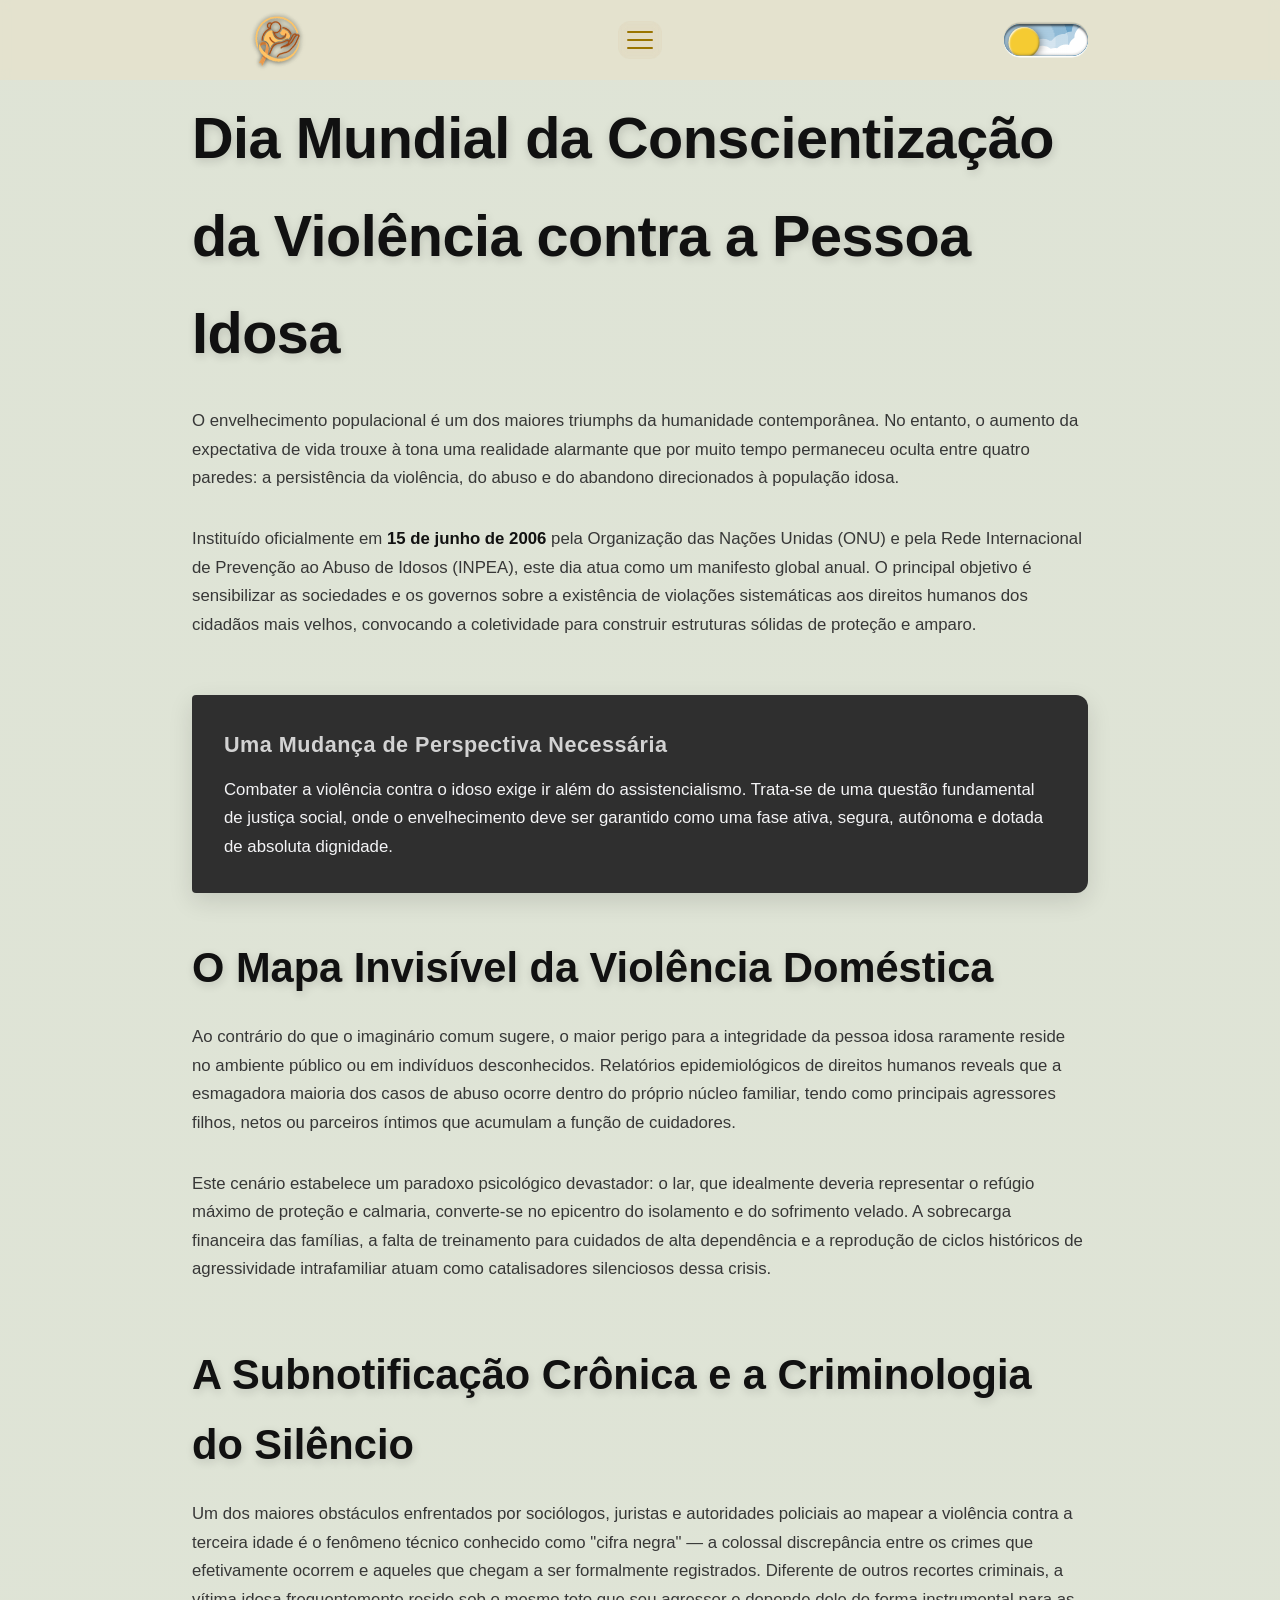
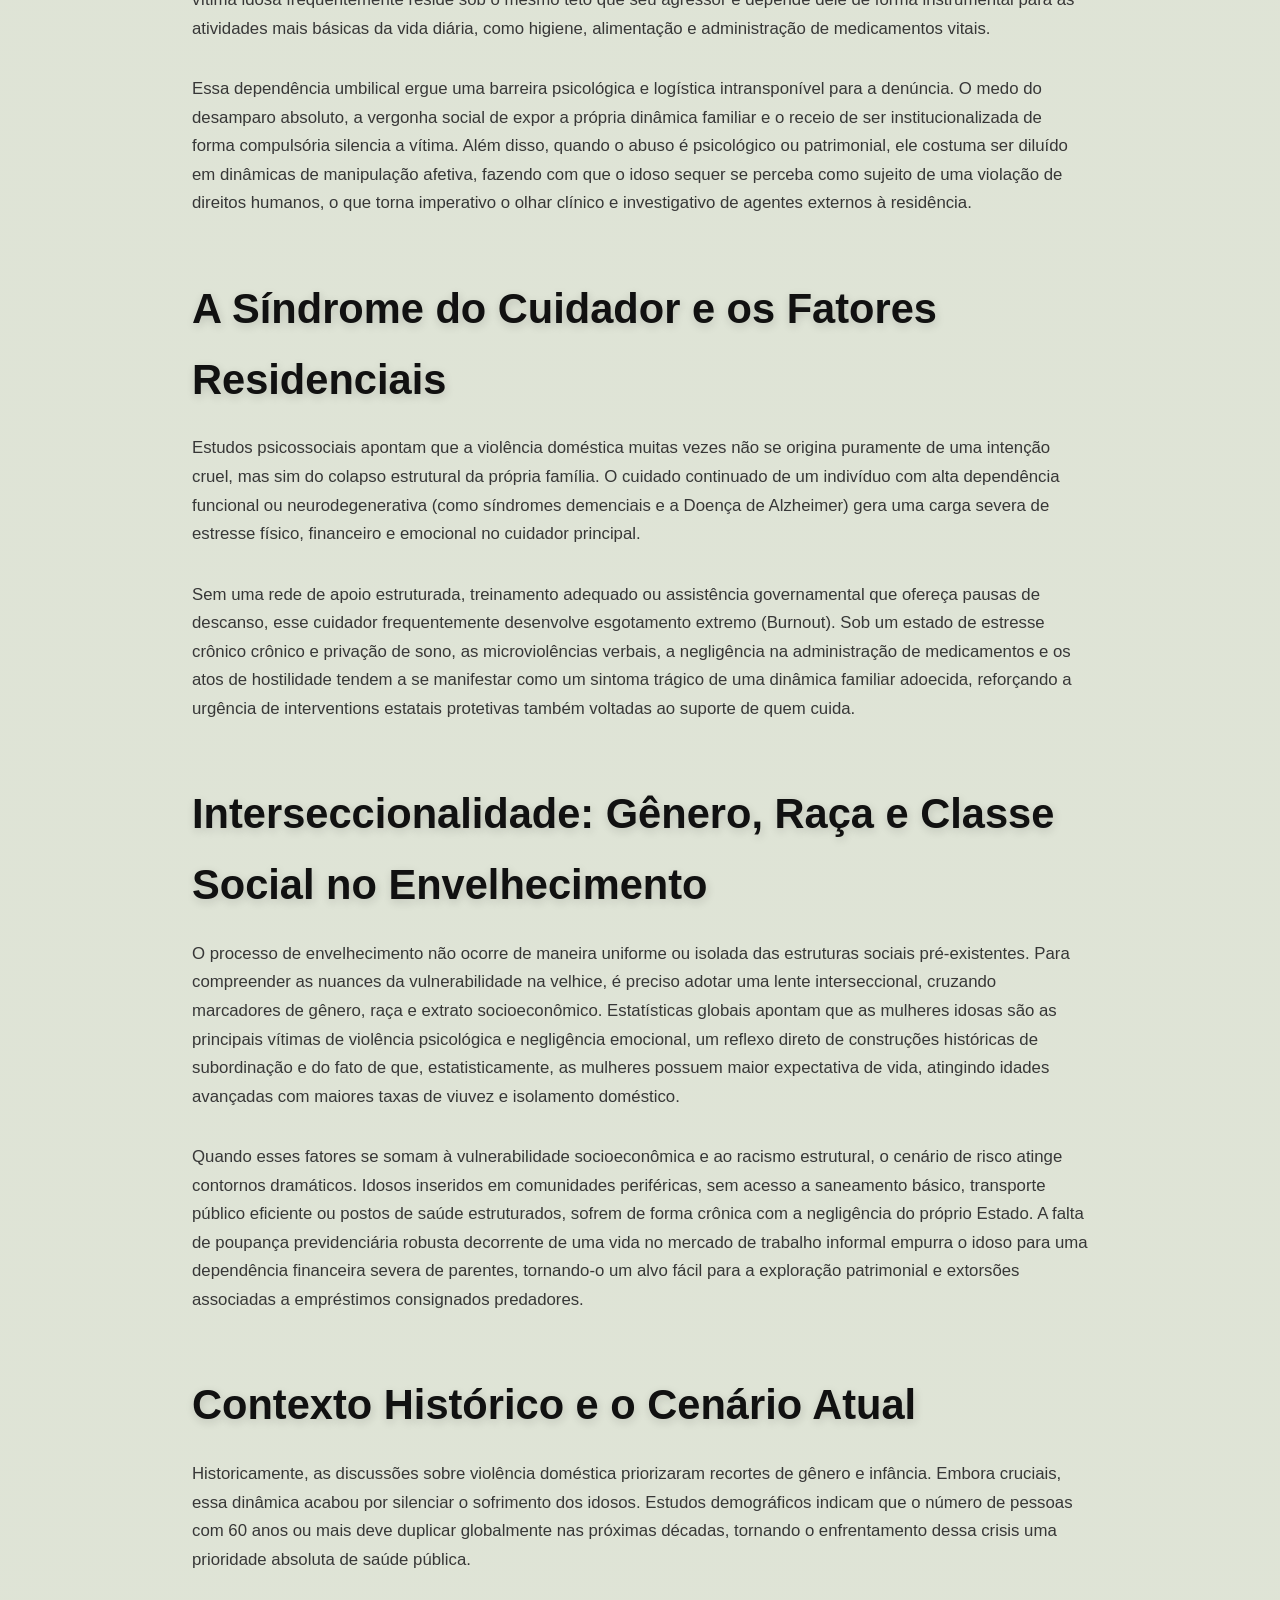
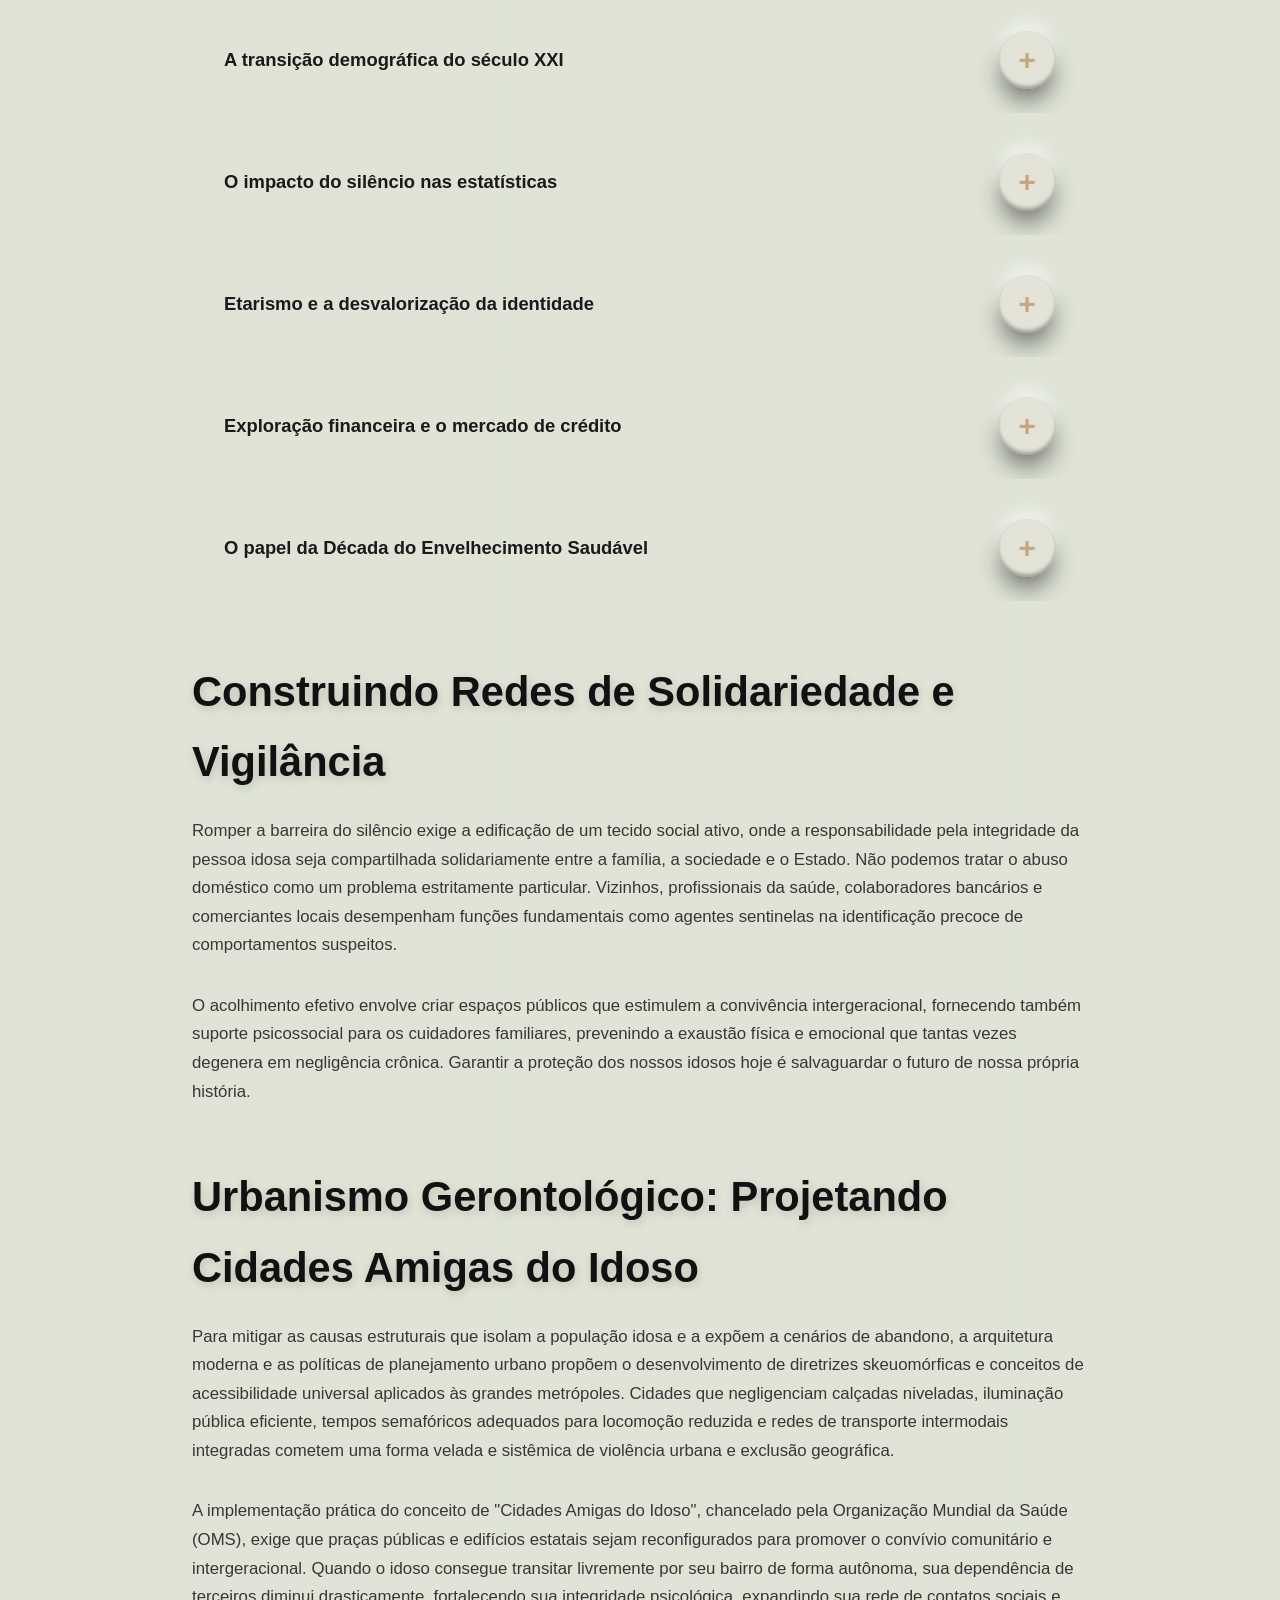
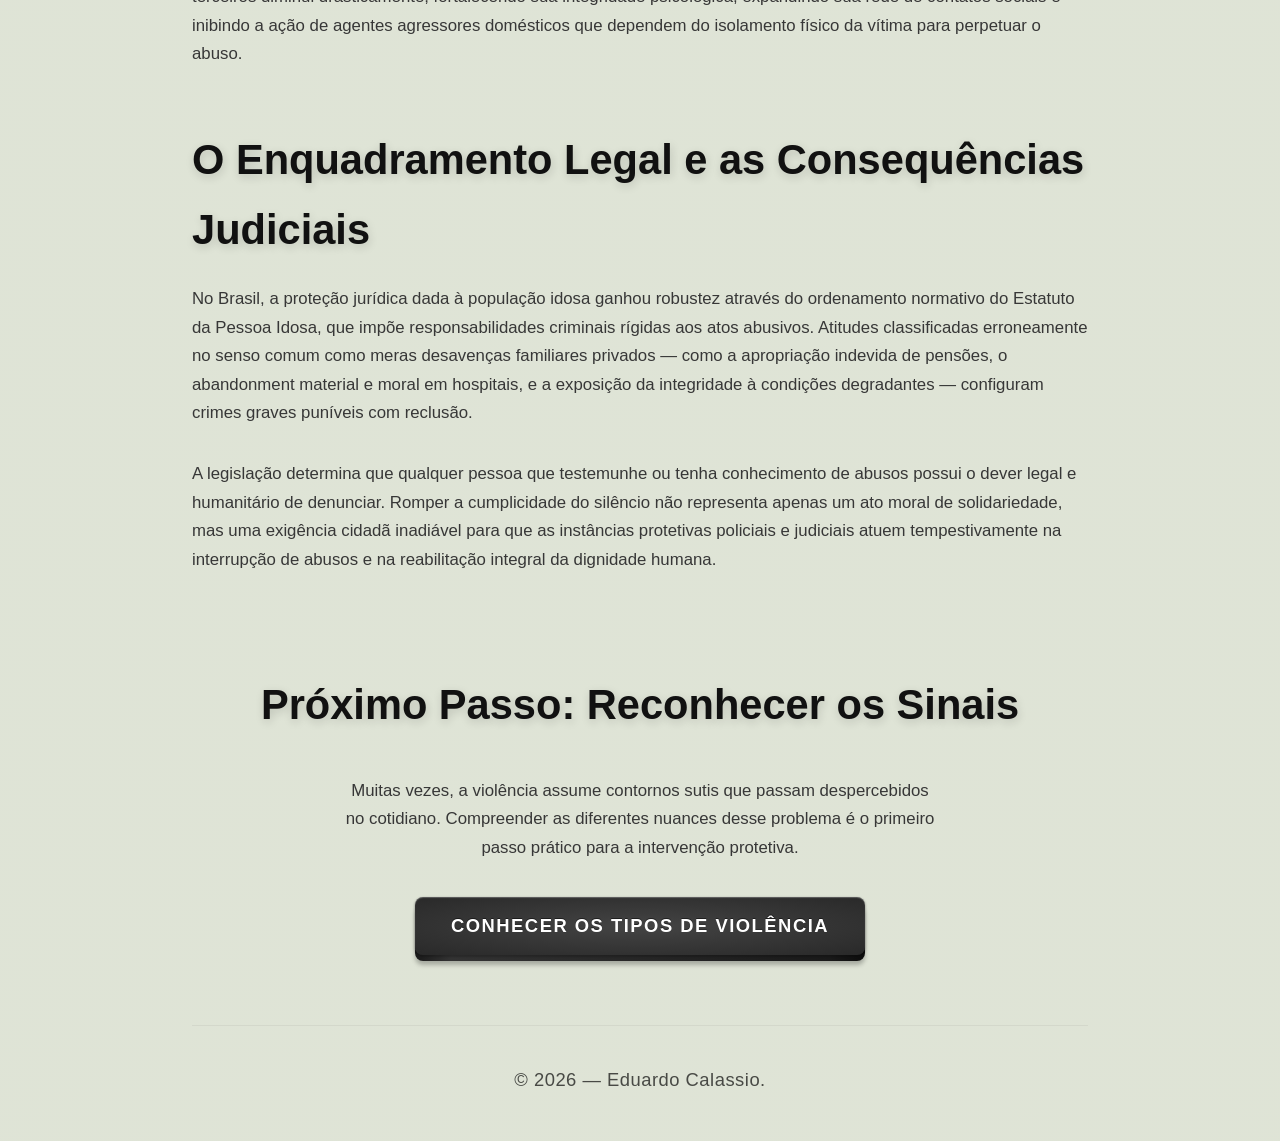
==== index.html @ 426f98dd "first commit" ====
<!DOCTYPE html>
<html lang="pt-BR">

<head>
    <meta charset="UTF-8">
    <meta name="viewport" content="width=device-width, initial-scale=1.0">
    <title>Conscientização do Abuso contra Idosos — Início</title>
    <link rel="stylesheet" href="style.css">
</head>

<body>

   <header id="mainHeader">
    <nav class="navbar-container">
        <div class="nav-column left">
            <a href="index.html" class="logo-nav">
                <img src="assets/logo (2).png" alt="Logotipo">
            </a>
        </div>

        <div class="nav-column center">
            <button class="menu-toggle" id="menuToggle" aria-label="Abrir menu de navegação">
                <span class="bar"></span>
                <span class="bar"></span>
                <span class="bar"></span>
            </button>
        </div>

        <div class="nav-column right">
            <button class="toggle theme-toggle-btn" id="theme-toggle" aria-pressed="false" title="Toggle Dark Mode">
                <span class="toggle__content">
                    <svg aria-hidden="true" class="toggle__backdrop" xmlns="http://www.w3.org/2000/svg" fill="none" viewBox="0 0 290 228">
                        <g class="clouds">
                            <path fill="#D9D9D9" d="M335 147.5c0 27.89-22.61 50.5-50.5 50.5a50.78 50.78 0 0 1-9.29-.853c-2.478 12.606-10.595 23.188-21.615 29.011C245.699 243.749 228.03 256 207.5 256a50.433 50.433 0 0 1-16.034-2.599A41.811 41.811 0 0 1 166 262a41.798 41.798 0 0 1-22.893-6.782A42.21 42.21 0 0 1 135 256a41.82 41.82 0 0 1-19.115-4.592A41.84 41.84 0 0 1 88 262c-1.827 0-3.626-.117-5.391-.343C74.911 270.448 63.604 276 51 276c-23.196 0-42-18.804-42-42s18.804-42 42-42c1.827 0 3.626.117 5.391.343C64.089 183.552 75.396 178 88 178a41.819 41.819 0 0 1 19.115 4.592C114.532 176.002 124.298 172 135 172a41.798 41.798 0 0 1 22.893 6.782 42.066 42.066 0 0 1 7.239-.773C174.137 164.159 189.749 155 207.5 155c.601 0 1.199.01 1.794.031A41.813 41.813 0 0 1 234 147h.002c.269-27.66 22.774-50 50.498-50 27.89 0 50.5 22.61 50.5 50.5Z" />
                        </g>
                    </svg>
                    <span aria-hidden="true" class="pilot__container">
                        <span class="pilot-bear">
                            <svg xmlns="http://www.w3.org/2000/svg" xmlns:xlink="http://www.w3.org/1999/xlink" fill="none" viewBox="0 0 1448 938">
                                <mask id="a" fill="#fff"><path fill-rule="evenodd" d="M869.02 210.61c16.067-3.967 27.98-18.476 27.98-35.768C897 154.495 880.505 138 860.158 138c-14.337 0-26.761 8.19-32.85 20.146C815.313 151.674 801.586 148 787 148h-20c-14.52 0-28.19 3.641-40.146 10.059C720.749 146.15 708.351 138 694.048 138c-20.347 0-36.842 16.495-36.842 36.842 0 17.222 11.818 31.685 27.787 35.72A85.104 85.104 0 0 0 682 233v225c0 12.15 9.85 22 22 22h44c12.15 0 22-9.85 22-22v-28.69a41.072 41.072 0 0 0 14 .174V458c0 12.15 9.85 22 22 22h44c12.15 0 22-9.85 22-22v-74.797a28.992 28.992 0 0 0 6.946-5.137l44.548-44.548c11.325-11.325 11.325-29.687 0-41.012s-29.687-11.325-41.012 0L872 302.988V233a85.094 85.094 0 0 0-2.98-22.39Z" clip-rule="evenodd"/></mask>
                                <path fill="#AF7128" fill-rule="evenodd" d="M869.02 210.61c16.067-3.967 27.98-18.476 27.98-35.768C897 154.495 880.505 138 860.158 138c-14.337 0-26.761 8.19-32.85 20.146C815.313 151.674 801.586 148 787 148h-20c-14.52 0-28.19 3.641-40.146 10.059C720.749 146.15 708.351 138 694.048 138c-20.347 0-36.842 16.495-36.842 36.842 0 17.222 11.818 31.685 27.787 35.72A85.104 85.104 0 0 0 682 233v225c0 12.15 9.85 22 22 22h44c12.15 0 22-9.85 22-22v-28.69a41.072 41.072 0 0 0 14 .174V458c0 12.15 9.85 22 22 22h44c12.15 0 22-9.85 22-22v-74.797a28.992 28.992 0 0 0 6.946-5.137l44.548-44.548c11.325-11.325 11.325-29.687 0-41.012s-29.687-11.325-41.012 0L872 302.988V233a85.094 85.094 0 0 0-2.98-22.39Z" clip-rule="evenodd"/>
                                <path fill="#000" d="m869.02 210.61-5.789 1.577-1.614-5.929 5.965-1.473 1.438 5.825Zm-41.712-52.464 5.347 2.723-2.789 5.476-5.407-2.918 2.849-5.281Zm-100.454-.087 2.838 5.287-5.388 2.892-2.789-5.442 5.339-2.737Zm-41.861 52.503 1.47-5.817 5.928 1.498-1.61 5.899-5.788-1.58ZM770 429.31h-6v-7.218l7.097 1.319L770 429.31Zm14 .174-.95-5.925 6.95-1.114v7.039h-6Zm88-46.281h-6v-3.613l3.194-1.69 2.806 5.303Zm6.946-5.137 4.243 4.243-4.243-4.243Zm44.548-44.548-4.243-4.242 4.243 4.242Zm0-41.012 4.243-4.242-4.243 4.242Zm-41.012 0 4.242 4.243-4.242-4.243ZM872 302.988l4.243 4.243L866 317.473v-14.485h6Zm31-128.146c0 20.116-13.859 36.98-32.541 41.593l-2.877-11.65c13.45-3.321 23.418-15.476 23.418-29.943h12ZM860.158 132C883.819 132 903 151.181 903 174.842h-12C891 157.808 877.192 144 860.158 144v-12Zm-38.197 23.424C829.034 141.535 843.478 132 860.158 132v12c-11.993 0-22.399 6.845-27.503 16.869l-10.694-5.445ZM787 142c15.605 0 30.309 3.933 43.157 10.866l-5.698 10.561C813.318 157.415 800.567 154 787 154v-12Zm-20 0h20v12h-20v-12Zm-42.984 10.773C736.823 145.897 751.465 142 767 142v12c-13.506 0-26.203 3.384-37.308 9.346l-5.676-10.573ZM694.048 132c16.64 0 31.054 9.488 38.145 23.322l-10.678 5.474C716.397 150.812 706.013 144 694.048 144v-12Zm-42.842 42.842c0-23.661 19.181-42.842 42.842-42.842v12c-17.033 0-30.842 13.808-30.842 30.842h-12Zm32.317 41.537c-18.569-4.692-32.317-21.502-32.317-41.537h12c0 14.409 9.888 26.524 23.257 29.903l-2.94 11.634ZM676 233c0-8.305 1.114-16.36 3.205-24.018l11.576 3.16A79.096 79.096 0 0 0 688 233h-12Zm0 133V233h12v133h-12Zm0 45v-45h12v45h-12Zm0 47v-47h12v47h-12Zm28 28c-15.464 0-28-12.536-28-28h12c0 8.837 7.163 16 16 16v12Zm44 0h-44v-12h44v12Zm28-28c0 15.464-12.536 28-28 28v-12c8.837 0 16-7.163 16-16h12Zm0-28.69V458h-12v-28.69h12Zm1.5 6.69c-2.925 0-5.798-.27-8.597-.791l2.194-11.798a34.98 34.98 0 0 0 6.403.589v12Zm7.45-.592a47.08 47.08 0 0 1-7.45.592v-12c1.887 0 3.74-.151 5.55-.441l1.9 11.849ZM778 458v-28.516h12V458h-12Zm28 28c-15.464 0-28-12.536-28-28h12c0 8.837 7.163 16 16 16v12Zm44 0h-44v-12h44v12Zm28-28c0 15.464-12.536 28-28 28v-12c8.837 0 16-7.163 16-16h12Zm0-47v47h-12v-47h12Zm0-27.797V411h-12v-27.797h12Zm-8.806-5.303a23.032 23.032 0 0 0 5.51-4.076l8.485 8.485a35.013 35.013 0 0 1-8.382 6.197l-5.613-10.606Zm5.51-4.076 44.547-44.548 8.486 8.485-44.548 44.548-8.485-8.485Zm44.547-44.548c8.982-8.982 8.982-23.545 0-32.527l8.486-8.485c13.668 13.668 13.668 35.829 0 49.497l-8.486-8.485Zm0-32.527c-8.982-8.982-23.545-8.982-32.527 0l-8.485-8.485c13.668-13.669 35.829-13.669 49.498 0l-8.486 8.485Zm-32.527 0-10.481 10.482-8.486-8.486 10.482-10.481 8.485 8.485ZM878 233v69.988h-12V233h12Zm-3.191-23.966A91.065 91.065 0 0 1 878 233h-12c0-7.212-.965-14.189-2.769-20.813l11.578-3.153Z" mask="url(#a)"/>
                                <path fill="#FF1E1E" d="M821.678 205.665h-88.371v13.25h88.371z"/>
                                <path fill="#000" fill-rule="evenodd" d="M709.7 164.481c-17.939 14.394-28.018 37.148-28.018 57.504h61.648c.087-13.669 11.194-24.723 24.883-24.723h18.56c13.689 0 24.796 11.054 24.883 24.723H873c0-20.356-10.078-43.11-28.018-57.504C827.043 150.086 802.711 142 777.341 142c-25.37 0-49.701 8.086-67.641 22.481Z" clip-rule="evenodd"/>
                                <path fill="url(#b)" fill-opacity=".4" fill-rule="evenodd" d="M709.7 164.481c-17.939 14.394-28.018 37.148-28.018 57.504h61.648c.087-13.669 11.194-24.723 24.883-24.723h18.56c13.689 0 24.796 11.054 24.883 24.723H873c0-20.356-10.078-43.11-28.018-57.504C827.043 150.086 802.711 142 777.341 142c-25.37 0-49.701 8.086-67.641 22.481Z" clip-rule="evenodd"/>
                                <circle cx="8.079" cy="8.079" r="8.079" fill="#000" transform="matrix(-1 0 0 1 730.414 240)"/>
                                <circle cx="8.079" cy="8.079" r="8.079" fill="#000" transform="matrix(-1 0 0 1 839 240)"/>
                                <path fill="#000" d="M755.835 262.683c0 8.21 9.868 17.451 20.845 17.451 10.977 0 20.845-9.241 20.845-17.451s-9.868-12.281-20.845-12.281c-10.977 0-20.845 4.071-20.845 12.281Z"/>
                                <path stroke="#000" stroke-linecap="round" stroke-width="6" d="M738 464v12m-24-12v12m127-12v12m-24-12v12"/>
                                <path fill="#707070" stroke="#000" stroke-width="6" d="M687 370v16h183v-16zm0-54v16h183v-16z"/>
                                <path fill="#D9D9D9" stroke="#000" stroke-width="6" d="M795 370h-28v16h28zm76-69h-16v95h16zm-172 0h-16v95h16z"/>
                                <rect width="74.266" height="52" x="-3" y="3" fill="#AF7128" stroke="#000" stroke-width="6" rx="26" transform="matrix(-1 0 0 1 732 316)"/>
                                <path fill="#000" d="M722 354a3 3 0 1 1 0-6v6Zm12 0h-12v-6h12v6Zm-12-12a3 3 0 1 1 0-6v6Zm12 0h-12v-6h12v6Z"/>
                                <path fill="#494949" d="m323.749 728.949 12.392-12.694 157.087 153.35-12.392 12.694z"/>
                                <path fill="#494949" d="m468.695 876.651-11.898-13.158 162.83-147.237 11.899 13.158z"/>
                                <path fill="#6FB7D6" fill-opacity=".53" d="M415 372.657 643.398 213v159.657H415Z"/>
                                <path fill="url(#c)" fill-opacity=".4" d="M415 372.657 643.398 213v159.657H415Z"/>
                                <path fill="#000" d="M59.871 212.892H95.35v656.367H59.871z"/>
                                <path fill="#000" d="M106.438 523.336v35.479H59.871v-35.479z"/>
                                <path fill="#FE1616" d="M59.871 212.892H95.35v35.479H59.871zm0 620.888H95.35v35.479H59.871z"/>
                                <ellipse cx="59.871" cy="539.966" fill="url(#d)" rx="59.871" ry="38.806"/>
                                <path fill="#5B5B5B" d="M106.438 441.29h53.219v199.571h-53.219z"/>
                                <path fill="#D9D9D9" fill-rule="evenodd" d="M1359.3 372.549H159.657v337.053H949.06l410.24-236.853v-100.2Z" clip-rule="evenodd"/>
                                <path fill="url(#e)" fill-opacity=".4" fill-rule="evenodd" d="M1359.3 372.549H159.657v337.053H949.06l410.24-236.853v-100.2Z" clip-rule="evenodd"/>
                                <path fill="url(#f)" d="M281.617 408.028h263.877v263.877H281.617z"/>
                                <path fill="#FF0B0B" d="M192.919 709.602h443.492V798.3H192.919z"/>
                                <path fill="url(#g)" fill-opacity=".3" d="M192.919 709.602h443.492V798.3H192.919z"/>
                                <path fill="#FF0B0B" d="M192.919.016h443.492v88.698H192.919z"/>
                                <path fill="url(#h)" fill-opacity=".28" d="M192.919.016h443.492v88.698H192.919z"/>
                                <path fill="#FF0B0B" d="M1175.25 396.941h221.746v44.349H1175.25z"/>
                                <path fill="url(#i)" fill-opacity=".2" d="M1175.25 396.941h221.746v44.349H1175.25z"/>
                                <path fill="#F20000" d="M1301.65 212.892H1448l-90.92 159.657h-148.57l93.14-159.657Z"/>
                                <path fill="url(#j)" fill-opacity=".2" d="M1301.65 212.892H1448l-90.92 159.657h-148.57l93.14-159.657Z"/>
                                <circle cx="476.754" cy="869.259" r="68.741" fill="url(#k)"/>
                                <path fill="#494949" d="M223.963 88.714h33.262v620.888h-33.262zm345.923 0h33.262v620.888h-33.262z"/>
                                <defs>
                                    <linearGradient id="b" x1="682" x2="860" y1="205" y2="182" gradientUnits="userSpaceOnUse"><stop stop-color="#fff"/><stop offset=".375" stop-color="#fff" stop-opacity="0"/></linearGradient>
                                    <linearGradient id="c" x1="444" x2="643" y1="325" y2="321" gradientUnits="userSpaceOnUse"><stop stop-color="#fff"/><stop offset=".443" stop-color="#fff" stop-opacity="0"/></linearGradient>
                                    <linearGradient id="d" x1="0" x2="119.743" y1="541.075" y2="541.075" gradientUnits="userSpaceOnUse"><stop offset=".25" stop-color="#FF2626"/><stop offset=".25"/></linearGradient>
                                    <linearGradient id="e" x1="1232" x2="160" y1="521" y2="521" gradientUnits="userSpaceOnUse"><stop/><stop offset="1" stop-opacity="0"/></linearGradient>
                                    <linearGradient id="g" x1="626" x2="208" y1="754" y2="754" gradientUnits="userSpaceOnUse"><stop/><stop offset="1" stop-opacity="0"/></linearGradient>
                                    <linearGradient id="h" x1="636" x2="193" y1="44" y2="44" gradientUnits="userSpaceOnUse"><stop/><stop offset="1" stop-opacity="0"/></linearGradient>
                                    <linearGradient id="i" x1="1380" x2="1028" y1="419" y2="419" gradientUnits="userSpaceOnUse"><stop/><stop offset="1" stop-opacity="0"/></linearGradient>
                                    <linearGradient id="j" x1="1362" x2="1156" y1="273" y2="279" gradientUnits="userSpaceOnUse"><stop/><stop offset="1" stop-opacity="0"/></linearGradient>
                                    <radialGradient id="k" cx="0" cy="0" r="1" gradientTransform="rotate(90 -196.253 673.007) scale(68.7412)" gradientUnits="userSpaceOnUse"><stop offset=".51" stop-color="#fff"/><stop offset=".51"/></radialGradient>
                                    <pattern id="f" width="1" height="1" patternContentUnits="objectBoundingBox"><use xlink:href="#l" transform="scale(.0033)"/></pattern>
                                    <image xlink:href="[data-uri]" id="l" width="300" height="300"/></defs>
                            </svg>
                        </span>
                    </span>
                    <svg aria-hidden="true" class="toggle__backdrop" xmlns="http://www.w3.org/2000/svg" fill="none" viewBox="0 0 290 228">
                        <g class="clouds">
                            <path fill="#fff" d="M328 167.5c0 15.214-7.994 28.56-20.01 36.068.007.31.01.621.01.932 0 23.472-19.028 42.5-42.5 42.5-3.789 0-7.461-.496-10.957-1.426C249.671 263.676 233.141 277 213.5 277a42.77 42.77 0 0 1-7.702-.696C198.089 284.141 187.362 289 175.5 289a42.338 42.338 0 0 1-27.864-10.408A42.411 42.411 0 0 1 133.5 281c-4.36 0-8.566-.656-12.526-1.876C113.252 287.066 102.452 292 90.5 292a42.388 42.388 0 0 1-15.8-3.034A42.316 42.316 0 0 1 48.5 298C25.028 298 6 278.972 6 255.5S25.028 213 48.5 213a42.388 42.388 0 0 1 15.8 3.034A42.316 42.316 0 0 1 90.5 207c4.36 0 8.566.656 12.526 1.876C110.748 200.934 121.548 196 133.5 196a42.338 42.338 0 0 1 27.864 10.408A42.411 42.411 0 0 1 175.5 204c2.63 0 5.204.239 7.702.696C190.911 196.859 201.638 192 213.5 192c3.789 0 7.461.496 10.957 1.426 2.824-10.491 9.562-19.377 18.553-24.994-.007-.31-.01-.621-.01-.932 0-23.472 19.028-42.5 42.5-42.5s42.5 19.028 42.5 42.5Z" />
                        </g>
                    </svg>
                    <span class="toggle__indicator-wrapper">
                        <span class="toggle__indicator">
                            <span class="toggle__star">
                                <span class="sun">
                                    <span class="moon">
                                        <span class="moon__crater"></span>
                                        <span class="moon__crater"></span>
                                        <span class="moon__crater"></span>
                                    </span>
                                </span>
                            </span>
                        </span>
                    </span>
                    <svg aria-hidden="true" class="toggle__backdrop" xmlns="http://www.w3.org/2000/svg" fill="none" viewBox="0 0 290 228">
                        <g><g class="stars"><g><path fill="#fff" fill-rule="evenodd" d="M61 11.5a.75.75 0 0 1 .721.544l.813 2.846a3.75 3.75 0 0 0 2.576 2.576l2.846.813a.75.75 0 0 1 0 1.442l-2.846.813a3.749 3.749 0 0 0-2.576 2.576l-.813 2.846a.75.75 0 0 1-1.442 0l-.813-2.846a3.749 3.749 0 0 0-2.576-2.576l-2.846-.813a.75.75 0 0 1 0-1.442l2.846-.813a3.749 3.749 0 0 0 2.576-2.576l.813-2.846A.75.75 0 0 1 61 11.5Z" clip-rule="evenodd" /></g><g><path fill="#fff" fill-rule="evenodd" d="M62.5 45.219a.329.329 0 0 1 .315.238l.356 1.245a1.641 1.641 0 0 0 1.127 1.127l1.245.356a.328.328 0 0 1 0 .63l-1.245.356a1.641 1.641 0 0 0-1.127 1.127l-.356 1.245a.328.328 0 0 1-.63 0l-.356-1.245a1.641 1.641 0 0 0-1.127-1.127l-1.245-.356a.328.328 0 0 1 0-.63l1.245-.356a1.641 1.641 0 0 0 1.127-1.127l.356-1.245a.328.328 0 0 1 .315-.238Z" clip-rule="evenodd" /></g><g><path fill="#fff" fill-rule="evenodd" d="M32 31.188a.28.28 0 0 1 .27.204l.305 1.067a1.405 1.405 0 0 0 .966.966l1.068.305a.28.28 0 0 1 0 .54l-1.068.305a1.405 1.405 0 0 0-.966.966l-.305 1.068a.28.28 0 0 1-.54 0l-.305-1.068a1.406 1.406 0 0 0-.966-.966l-1.067-.305a.28.28 0 0 1 0-.54l1.067-.305a1.406 1.406 0 0 0 .966-.966l.305-1.068a.281.281 0 0 1 .27-.203Z" clip-rule="evenodd" /></g><g><path fill="#fff" fill-rule="evenodd" d="M41.5 74.219a.329.329 0 0 1 .315.238l.356 1.245a1.641 1.641 0 0 0 1.127 1.127l1.245.356a.328.328 0 0 1 0 .63l-1.245.356a1.641 1.641 0 0 0-1.127 1.127l-.356 1.245a.328.328 0 0 1-.63 0l-.356-1.245a1.641 1.641 0 0 0-1.127-1.127l-1.245-.356a.328.328 0 0 1 0-.63l1.245-.356a1.641 1.641 0 0 0 1.127-1.127l.356-1.245a.328.328 0 0 1 .315-.238Z" clip-rule="evenodd" /></g><g><path fill="#fff" fill-rule="evenodd" d="M34 83.188a.28.28 0 0 1 .27.203l.305 1.068a1.405 1.405 0 0 0 .966.966l1.068.305a.28.28 0 0 1 0 .54l-1.068.305a1.405 1.405 0 0 0-.966.966l-.305 1.068a.28.28 0 0 1-.54 0l-.305-1.068a1.406 1.406 0 0 0-.966-.966l-1.068-.305a.28.28 0 0 1 0-.54l1.068-.305a1.406 1.406 0 0 0 .966-.966l.305-1.068a.281.281 0 0 1 .27-.204Z" clip-rule="evenodd" /></g><g><path fill="#fff" fill-rule="evenodd" d="M63 89.25a.375.375 0 0 1 .36.272l.407 1.423a1.874 1.874 0 0 0 1.288 1.288l1.423.406a.374.374 0 0 1 0 .722l-1.423.406a1.874 1.874 0 0 0-1.288 1.288l-.407 1.423a.374.374 0 0 1-.72 0l-.407-1.423a1.874 1.874 0 0 0-1.288-1.288l-1.423-.406a.374.374 0 0 1 0-.722l1.423-.406a1.874 1.874 0 0 0 1.288-1.288l.407-1.423a.376.376 0 0 1 .36-.272Z" clip-rule="evenodd" /></g><g><path fill="#fff" fill-rule="evenodd" d="M110.5 53.156a.236.236 0 0 1 .225.17l.254.89a1.174 1.174 0 0 0 .805.805l.89.254a.23.23 0 0 1 .122.084.233.233 0 0 1-.122.366l-.89.254a1.167 1.167 0 0 0-.805.805l-.254.89a.232.232 0 0 1-.225.17.235.235 0 0 1-.225-.17l-.254-.89a1.174 1.174 0 0 0-.805-.805l-.89-.254a.23.23 0 0 1-.122-.084.233.233 0 0 1 .122-.366l.89-.254a1.167 1.167 0 0 0 .805-.805l.254-.89a.232.232 0 0 1 .225-.17Z" clip-rule="evenodd" /></g><g><path fill="#fff" fill-rule="evenodd" d="M120 27.188a.279.279 0 0 1 .27.204l.305 1.067a1.41 1.41 0 0 0 .966.966l1.067.305a.283.283 0 0 1 .148.1.286.286 0 0 1 0 .34.283.283 0 0 1-.148.1l-1.067.305a1.403 1.403 0 0 0-.966.966l-.305 1.067a.279.279 0 0 1-.439.147.275.275 0 0 1-.101-.147l-.305-1.067a1.41 1.41 0 0 0-.966-.966l-1.068-.305a.284.284 0 0 1-.147-.1.286.286 0 0 1 0-.34.284.284 0 0 1 .147-.1l1.068-.305a1.405 1.405 0 0 0 .966-.966l.305-1.067a.279.279 0 0 1 .27-.204Z" clip-rule="evenodd" /></g><g><path fill="#fff" fill-rule="evenodd" d="M155 28.5a.753.753 0 0 1 .721.544l.813 2.846a3.746 3.746 0 0 0 2.576 2.576l2.846.813a.747.747 0 0 1 .543.721.75.75 0 0 1-.543.721l-2.846.813a3.75 3.75 0 0 0-2.576 2.576l-.813 2.846a.747.747 0 0 1-.721.543.749.749 0 0 1-.721-.543l-.813-2.846a3.746 3.746 0 0 0-2.576-2.576l-2.846-.813a.747.747 0 0 1-.543-.721.75.75 0 0 1 .543-.721l2.846-.813a3.75 3.75 0 0 0 2.576-2.576l.813-2.846A.751.751 0 0 1 155 28.5Z" clip-rule="evenodd" /></g><g><path fill="#fff" fill-rule="evenodd" d="M147 60.25a.377.377 0 0 1 .36.272l.407 1.423a1.883 1.883 0 0 0 1.288 1.288l1.423.407a.375.375 0 0 1 0 .72l-1.423.407a1.875 1.875 0 0 0-1.288 1.288l-.407 1.423a.371.371 0 0 1-.36.272.377.377 0 0 1-.36-.272l-.407-1.423a1.883 1.883 0 0 0-1.288-1.288l-1.423-.406a.375.375 0 0 1 0-.722l1.423-.406a1.875 1.875 0 0 0 1.288-1.288l.407-1.423a.372.372 0 0 1 .36-.272Z" clip-rule="evenodd" /></g><g><path fill="#fff" fill-rule="evenodd" d="M125.5 76.344a.513.513 0 0 1 .496.374l.559 1.956a2.574 2.574 0 0 0 1.771 1.771l1.956.56a.514.514 0 0 1 .27.805.514.514 0 0 1-.27.186l-1.956.559a2.57 2.57 0 0 0-1.771 1.77l-.559 1.957a.514.514 0 0 1-.806.27.514.514 0 0 1-.186-.27l-.559-1.956a2.574 2.574 0 0 0-1.771-1.771l-1.956-.56a.514.514 0 0 1-.27-.805.514.514 0 0 1 .27-.186l1.956-.559a2.57 2.57 0 0 0 1.771-1.77l.559-1.957a.515.515 0 0 1 .496-.374Z" clip-rule="evenodd" /></g>							</g>
						</g>
                    </svg>
                </span>
                <span class="astrobear__container">
                    <span class="astrobear">
                        <svg aria-hidden="true" xmlns="http://www.w3.org/2000/svg" fill="none" viewBox="0 0 316 432">
                            <circle cx="158" cy="143" r="140" fill="#444" /><circle cx="158" cy="143" r="140" fill="url(#aa)" fill-opacity=".2" /><circle cx="158" cy="143" r="140" stroke="#000" stroke-width="6" />
                            <path fill="#AF7128" fill-rule="evenodd" d="M65.98 159.61C49.913 155.643 38 141.134 38 123.842 38 103.495 54.495 87 74.842 87c14.337 0 26.761 8.19 32.85 20.146C119.687 100.674 133.414 97 148 97h20c14.52 0 28.19 3.641 40.146 10.059C214.251 95.15 226.65 87 240.952 87c20.347 0 36.842 16.495 36.842 36.842 0 17.222-11.818 31.685-27.787 35.72A85.104 85.104 0 0 1 253 182v66.56l10.054-10.054c11.325-11.325 29.687-11.325 41.012 0s11.325 29.687 0 41.012l-44.548 44.548a29.004 29.004 0 0 1-6.518 4.906V407c0 12.15-9.85 22-22 22h-44c-12.15 0-22-9.85-22-22v-28.69a41.072 41.072 0 0 1-14 .174V407c0 12.15-9.85 22-22 22H85c-12.15 0-22-9.85-22-22v-77.797a28.99 28.99 0 0 1-6.946-5.137l-44.548-44.548c-11.325-11.325-11.325-29.687 0-41.012 11.326-11.325 29.687-11.325 41.013 0L63 248.988V182a85.106 85.106 0 0 1 2.98-22.39Z" clip-rule="evenodd" />
                            <path fill="#000" d="m65.98 159.61 2.894.789a3.002 3.002 0 0 0-2.175-3.701l-.72 2.912Zm41.712-52.464-2.673 1.362a3 3 0 0 0 4.098 1.279l-1.425-2.641Zm100.454-.087-1.419 2.643a3 3 0 0 0 4.089-1.274l-2.67-1.369Zm41.861 52.503-.735-2.908a2.997 2.997 0 0 0-2.159 3.698l2.894-.79ZM253 248.56h-3a3 3 0 0 0 5.121 2.121L253 248.56Zm10.054-10.054-2.121-2.121 2.121 2.121Zm41.012 0-2.121 2.122 2.121-2.122Zm0 41.012 2.121 2.122-2.121-2.122ZM253 328.972l-1.448-2.627a3 3 0 0 0-1.552 2.627h3Zm-88 49.338h3a3 3 0 0 0-3.548-2.949l.548 2.949Zm-14 .174.475-2.963a3 3 0 0 0-3.475 2.963h3Zm-88-49.281h3a3 3 0 0 0-1.597-2.651L63 329.203Zm-6.946-5.137-2.121 2.121 2.121-2.121Zm-44.548-44.548-2.121 2.122 2.121-2.122Zm0-41.012 2.122 2.122-2.122-2.122Zm41.013 0-2.122 2.122 2.122-2.122ZM63 248.988l-2.121 2.121A2.999 2.999 0 0 0 66 248.988h-3ZM35 123.842c0 18.704 12.886 34.391 30.26 38.681l1.439-5.825C51.941 153.054 41 139.721 41 123.842h-6ZM74.842 84C52.838 84 35 101.838 35 123.842h6C41 105.151 56.151 90 74.842 90v-6Zm35.524 21.785C103.785 92.862 90.351 84 74.842 84v6c13.165 0 24.58 7.517 30.177 18.508l5.347-2.723ZM148 94c-15.095 0-29.311 3.803-41.733 10.506l2.85 5.281C120.685 103.544 133.924 100 148 100v-6Zm20 0h-20v6h20v-6Zm41.565 10.416C197.183 97.769 183.027 94 168 94v6c14.013 0 27.196 3.512 38.727 9.702l2.838-5.286ZM240.952 84c-15.471 0-28.878 8.82-35.476 21.691l5.34 2.737C216.427 97.481 227.819 90 240.952 90v-6Zm39.842 39.842c0-22.004-17.838-39.842-39.842-39.842v6c18.69 0 33.842 15.151 33.842 33.842h6Zm-30.052 38.629c17.269-4.364 30.052-20 30.052-38.629h-6c0 15.816-10.853 29.104-25.522 32.812l1.47 5.817ZM256 182a88.09 88.09 0 0 0-3.099-23.228l-5.788 1.58A82.082 82.082 0 0 1 250 182h6Zm0 66.56V182h-6v66.56h6Zm-.879 2.121 10.054-10.053-4.242-4.243-10.054 10.054 4.242 4.242Zm10.054-10.053c10.154-10.154 26.616-10.154 36.77 0l4.242-4.243c-12.496-12.497-32.758-12.497-45.254 0l4.242 4.243Zm36.77 0c10.153 10.153 10.153 26.615 0 36.769l4.242 4.243c12.497-12.497 12.497-32.758 0-45.255l-4.242 4.243Zm0 36.769-44.548 44.548 4.243 4.242 44.547-44.547-4.242-4.243Zm-44.548 44.548a26.013 26.013 0 0 1-5.845 4.4l2.896 5.255a32.006 32.006 0 0 0 7.192-5.413l-4.243-4.242ZM256 360v-31.028h-6V360h6Zm0 47v-47h-6v47h6Zm-25 25c13.807 0 25-11.193 25-25h-6c0 10.493-8.506 19-19 19v6Zm-44 0h44v-6h-44v6Zm-25-25c0 13.807 11.193 25 25 25v-6c-10.493 0-19-8.507-19-19h-6Zm0-28.69V407h6v-28.69h-6Zm-4.5 3.69c2.74 0 5.429-.253 8.048-.74l-1.096-5.899c-2.261.42-4.583.639-6.952.639v6Zm-6.975-.554c2.279.365 4.608.554 6.975.554v-6c-2.047 0-4.058-.163-6.025-.479l-.95 5.925ZM154 407v-28.516h-6V407h6Zm-25 25c13.807 0 25-11.193 25-25h-6c0 10.493-8.506 19-19 19v6Zm-44 0h44v-6H85v6Zm-25-25c0 13.807 11.193 25 25 25v-6c-10.493 0-19-8.507-19-19h-6Zm0-47v47h6v-47h-6Zm0-30.797V360h6v-30.797h-6Zm-6.067-3.016a32.008 32.008 0 0 0 7.664 5.668l2.806-5.303a26.002 26.002 0 0 1-6.228-4.607l-4.242 4.242ZM9.385 281.64l44.548 44.547 4.242-4.242-44.547-44.548-4.243 4.243Zm0-45.255c-12.497 12.497-12.497 32.758 0 45.255l4.243-4.243c-10.154-10.154-10.154-26.616 0-36.769l-4.243-4.243Zm45.255 0c-12.497-12.497-32.758-12.497-45.255 0l4.243 4.243c10.153-10.154 26.616-10.154 36.77 0l4.242-4.243Zm10.481 10.481L54.64 236.385l-4.243 4.243 10.482 10.481 4.242-4.243ZM60.001 182v66.988h6V182h-6Zm3.084-23.178A88.1 88.1 0 0 0 60 182h6c0-7.48 1.001-14.722 2.874-21.601l-5.789-1.577Z" />
                            <path fill="#fff" fill-rule="evenodd" d="M267.721 234.712C241.49 266.061 202.073 286 158 286c-43.749 0-82.91-19.647-109.141-50.598-11.328-8.104-27.18-7.069-37.353 3.104-11.325 11.325-11.325 29.687 0 41.012l44.548 44.548A28.99 28.99 0 0 0 63 329.203V407c0 12.15 9.85 22 22 22h44c12.15 0 22-9.85 22-22v-28.517c2.123.341 4.293.517 6.5.517 2.555 0 5.06-.236 7.5-.69V407c0 12.15 9.85 22 22 22h44c12.15 0 22-9.85 22-22V328.972a29.004 29.004 0 0 0 6.518-4.906l44.548-44.548c11.325-11.325 11.325-29.687 0-41.012-9.875-9.875-25.099-11.139-36.345-3.794Z" clip-rule="evenodd" />
                            <path fill="url(#bb)" fill-opacity=".5" fill-rule="evenodd" d="M267.721 234.712C241.49 266.061 202.073 286 158 286c-43.749 0-82.91-19.647-109.141-50.598-11.328-8.104-27.18-7.069-37.353 3.104-11.325 11.325-11.325 29.687 0 41.012l44.548 44.548A28.99 28.99 0 0 0 63 329.203V407c0 12.15 9.85 22 22 22h44c12.15 0 22-9.85 22-22v-28.517c2.123.341 4.293.517 6.5.517 2.555 0 5.06-.236 7.5-.69V407c0 12.15 9.85 22 22 22h44c12.15 0 22-9.85 22-22V328.972a29.004 29.004 0 0 0 6.518-4.906l44.548-44.548c11.325-11.325 11.325-29.687 0-41.012-9.875-9.875-25.099-11.139-36.345-3.794Z" clip-rule="evenodd" />
                            <path fill="#000" d="m267.721 234.712-1.64-2.511c-.248.162-.47.359-.66.586l2.3 1.925Zm-218.862.69 2.289-1.94a3.026 3.026 0 0 0-.544-.5l-1.745 2.44Zm-37.353 3.104 2.122 2.121-2.122-2.121Zm0 41.012-2.121 2.122 2.121-2.122Zm44.548 44.548-2.121 2.121 2.121-2.121ZM63 329.203h3a2.999 2.999 0 0 0-1.597-2.651L63 329.203Zm88 49.28.475-2.962a3 3 0 0 0-3.475 2.962h3Zm14-.173h3a3 3 0 0 0-3.548-2.949l.548 2.949Zm88-49.338-1.448-2.627a3 3 0 0 0-1.552 2.627h3Zm51.066-49.454 2.121 2.122-2.121-2.122Zm0-41.012-2.121 2.121 2.121-2.121Zm-38.645-5.719C239.735 263.484 201.148 283 158 283v6c44.999 0 85.245-20.361 112.022-52.362l-4.601-3.851ZM158 283c-42.831 0-81.167-19.23-106.852-49.538l-4.578 3.879C73.347 268.937 113.332 289 158 289v-6ZM13.628 240.627c9.118-9.118 23.331-10.049 33.486-2.785l3.49-4.88c-12.502-8.944-29.991-7.805-41.219 3.423l4.243 4.242Zm0 36.77c-10.154-10.154-10.154-26.616 0-36.77l-4.243-4.242c-12.497 12.497-12.497 32.758 0 45.255l4.243-4.243Zm44.547 44.548-44.547-44.548-4.243 4.242 44.548 44.547 4.242-4.242Zm6.228 4.607a26.002 26.002 0 0 1-6.228-4.607l-4.242 4.242a32.008 32.008 0 0 0 7.664 5.668l2.806-5.303ZM66 360v-30.797h-6V360h6Zm0 47v-47h-6v47h6Zm19 19c-10.493 0-19-8.507-19-19h-6c0 13.807 11.193 25 25 25v-6Zm44 0H85v6h44v-6Zm19-19c0 10.493-8.506 19-19 19v6c13.807 0 25-11.193 25-25h-6Zm0-28.517V407h6v-28.517h-6Zm9.5-2.483c-2.047 0-4.058-.163-6.025-.479l-.95 5.925c2.279.365 4.608.554 6.975.554v-6Zm6.952-.639c-2.261.42-4.583.639-6.952.639v6c2.74 0 5.429-.253 8.048-.74l-1.096-5.899ZM168 407v-28.69h-6V407h6Zm19 19c-10.493 0-19-8.507-19-19h-6c0 13.807 11.193 25 25 25v-6Zm44 0h-44v6h44v-6Zm19-19c0 10.493-8.506 19-19 19v6c13.807 0 25-11.193 25-25h-6Zm0-47v47h6v-47h-6Zm0-31.028V360h6v-31.028h-6Zm7.397-7.027a26.043 26.043 0 0 1-5.845 4.4l2.896 5.255a32.036 32.036 0 0 0 7.192-5.413l-4.243-4.242Zm44.548-44.548-44.548 44.548 4.243 4.242 44.547-44.547-4.242-4.243Zm0-36.77c10.153 10.154 10.153 26.616 0 36.77l4.242 4.243c12.497-12.497 12.497-32.758 0-45.255l-4.242 4.242Zm-32.583-3.403c10.081-6.585 23.732-5.447 32.583 3.403l4.242-4.242c-10.898-10.899-27.697-12.29-40.106-4.184l3.281 5.023Z" />
                            <path fill="#000" d="M292.654 245.606a3 3 0 1 1-4.243-4.242l4.243 4.242Zm8.485-8.485-8.485 8.485-4.243-4.242 8.485-8.486 4.243 4.243ZM301.208 254.161a3 3 0 1 1-4.242-4.243l4.242 4.243Zm8.486-8.485-8.486 8.485-4.242-4.243 8.485-8.485 4.243 4.243ZM21.919 246.606a3 3 0 1 0 4.242-4.242l-4.242 4.242Zm-8.486-8.485 8.486 8.485 4.242-4.242-8.485-8.486-4.243 4.243ZM13.364 255.161a3 3 0 1 0 4.243-4.243l-4.243 4.243Zm-8.485-8.485 8.485 8.485 4.243-4.243-8.486-8.485-4.242 4.243Z" />
                            <path fill="#FF1E1E" d="M113.322 154.665h88.371v13.25h-88.371z" />
                            <path fill="#000" fill-rule="evenodd" d="M225.3 113.481c17.939 14.394 28.018 37.148 28.018 57.504H191.67c-.087-13.669-11.194-24.723-24.883-24.723h-18.56c-13.689 0-24.796 11.054-24.883 24.723H62c0-20.356 10.078-43.11 28.018-57.504C107.957 99.087 132.289 91 157.659 91c25.37 0 49.701 8.087 67.641 22.481Z" clip-rule="evenodd" />
                            <circle cx="212.665" cy="197.079" r="8.079" fill="#000" /><circle cx="104.079" cy="197.079" r="8.079" fill="#000" />
                            <path fill="#000" d="M179.165 211.683c0 8.21-9.868 17.451-20.845 17.451-10.977 0-20.845-9.241-20.845-17.451 0-8.211 9.868-12.281 20.845-12.281 10.977 0 20.845 4.07 20.845 12.281Z" />
                            <path stroke="#000" stroke-linecap="round" stroke-width="6" d="M198 417v12M222 417v12M95 417v12M119 417v12" />
                            <circle cx="158" cy="143" r="140" fill="url(#cc)" stroke="#000" stroke-width="6" />
                            <g clip-path="url(#dd)"><path fill="#F5D949" stroke="#000" stroke-width="6" d="m217.543 305.943.704 1.692 1.826.146 12.818 1.027h.001a.17.17 0 0 1 .059.011l.002.001a.147.147 0 0 1 .037.065.15.15 0 0 1 .008.075l-.001.002c0 .001-.01.017-.041.044h-.001l-9.765 8.365-1.391 1.192.425 1.782 2.981 12.506h.001c.009.04.008.058.008.06l-.001.002a.148.148 0 0 1-.05.056.146.146 0 0 1-.069.031h-.002c-.002-.001-.02-.005-.054-.026l-10.974-6.702-1.564-.955-1.564.955-10.974 6.702a.177.177 0 0 1-.053.025l-.002.001c-.004-.001-.032-.005-.069-.032a.146.146 0 0 1-.051-.056l-.001-.002s-.001-.018.008-.058l.001-.001 2.981-12.506.425-1.782-1.391-1.192-9.765-8.365h-.001c-.031-.027-.04-.043-.041-.044l-.001-.002a.15.15 0 0 1 .008-.075.147.147 0 0 1 .037-.065l.002-.001a.17.17 0 0 1 .059-.011h.001l12.818-1.027 1.826-.146.704-1.692 4.938-11.875a.161.161 0 0 1 .028-.051l.001-.001a.146.146 0 0 1 .076-.016c.047 0 .072.013.076.016l.001.001c.001 0 .012.013.028.051l4.938 11.875Z" /></g>
                            <path stroke="#000" stroke-linecap="round" stroke-width="16" d="M56.884 247.116A143.01 143.01 0 0 0 158 289a143.002 143.002 0 0 0 101.116-41.884" />
                            <path stroke="#000" stroke-width="6" d="M65.035 404s25.382-6.618 41.965-6.5c17.059.121 43.035 7.5 43.035 7.5M164.012 403.977s25.961-5.606 42.932-5.472C224.402 398.642 251 405 251 405M25 290l7.769-4.072a57.001 57.001 0 0 0 25.067-26.121L62 251M254.363 252l3.867 7.873a57.002 57.002 0 0 0 25.452 25.746l8.694 4.394" />
                            <defs>
                                <linearGradient id="aa" x1="158" x2="158" y1="0" y2="286" gradientUnits="userSpaceOnUse"><stop offset=".219" /><stop offset="1" stop-color="#fff" /></linearGradient>
                                <linearGradient id="bb" x1="254" x2="100" y1="419" y2="325" gradientUnits="userSpaceOnUse"><stop stop-opacity=".98" /><stop offset="1" stop-opacity="0" /></linearGradient>
                                <radialGradient id="cc" cx="0" cy="0" r="1" gradientTransform="matrix(165.9998 58.9999 -60.6938 170.7657 210 171)" gradientUnits="userSpaceOnUse"><stop offset=".771" stop-color="#D9D9D9" stop-opacity="0" /><stop offset="1" stop-color="#fff" stop-opacity=".63" /></radialGradient>
                                <clipPath id="dd"><path fill="#fff" d="M189 291h47v45h-47z" /></clipPath>
                            </defs>
                        </svg>
                    </span>
                </span>
            </button>
        </div>
    </nav>

    <div class="nav-expanded-panel" id="expandedPanel">
        <div class="expanded-content">
            <ul class="expanded-links">
                <li><a href="index.html">Início</a></li>
                <li><a href="tipos.html">Tipos de Violência</a></li>
                <li><a href="denuncie.html">Como Denunciar</a></li>
            </ul>
        </div>
    </div>
</header>

    <main>
        <section>
            <h1>Dia Mundial da Conscientização da Violência contra a Pessoa Idosa</h1>
            <p>O envelhecimento populacional é um dos maiores triumphs da humanidade contemporânea. No entanto, o
                aumento da expectativa de vida trouxe à tona uma realidade alarmante que por muito tempo permaneceu
                oculta entre quatro paredes: a persistência da violência, do abuso e do abandono direcionados à
                população idosa.</p>
            <p>Instituído oficialmente em <strong>15 de junho de 2006</strong> pela Organização das Nações Unidas (ONU)
                e pela Rede Internacional de Prevenção ao Abuso de Idosos (INPEA), este dia atua como um manifesto
                global anual. O principal objetivo é sensibilizar as sociedades e os governos sobre a existência de
                violações sistemáticas aos direitos humanos dos cidadãos mais velhos, convocando a coletividade para
                construir estruturas sólidas de proteção e amparo.</p>
        </section>

        <section class="highlight-box">
            <h3>Uma Mudança de Perspectiva Necessária</h3>
            <p>Combater a violência contra o idoso exige ir além do assistencialismo. Trata-se de uma questão
                fundamental de justiça social, onde o envelhecimento deve ser garantido como uma fase ativa, segura,
                autônoma e dotada de absoluta dignidade.</p>
        </section>

        <section>
            <h2>O Mapa Invisível da Violência Doméstica</h2>
            <p>Ao contrário do que o imaginário comum sugere, o maior perigo para a integridade da pessoa idosa
                raramente reside no ambiente público ou em indivíduos desconhecidos. Relatórios epidemiológicos de
                direitos humanos reveals que a esmagadora maioria dos casos de abuso ocorre dentro do próprio núcleo
                familiar, tendo como principais agressores filhos, netos ou parceiros íntimos que acumulam a função de
                cuidadores.</p>
            <p>Este cenário estabelece um paradoxo psicológico devastador: o lar, que idealmente deveria representar o
                refúgio máximo de proteção e calmaria, converte-se no epicentro do isolamento e do sofrimento velado. A
                sobrecarga financeira das famílias, a falta de treinamento para cuidados de alta dependência e a
                reprodução de ciclos históricos de agressividade intrafamiliar atuam como catalisadores silenciosos
                dessa crisis.</p>
        </section>

        <section>
            <h2>A Subnotificação Crônica e a Criminologia do Silêncio</h2>
            <p>Um dos maiores obstáculos enfrentados por sociólogos, juristas e autoridades policiais ao mapear a
                violência contra a terceira idade é o fenômeno técnico conhecido como "cifra negra" — a colossal
                discrepância entre os crimes que efetivamente ocorrem e aqueles que chegam a ser formalmente
                registrados. Diferente de outros recortes criminais, a vítima idosa frequentemente reside sob o mesmo
                teto que seu agressor e depende dele de forma instrumental para as atividades mais básicas da vida
                diária, como higiene, alimentação e administração de medicamentos vitais.</p>
            <p>Essa dependência umbilical ergue uma barreira psicológica e logística intransponível para a denúncia. O
                medo do desamparo absoluto, a vergonha social de expor a própria dinâmica familiar e o receio de ser
                institucionalizada de forma compulsória silencia a vítima. Além disso, quando o abuso é psicológico ou
                patrimonial, ele costuma ser diluído em dinâmicas de manipulação afetiva, fazendo com que o idoso sequer
                se perceba como sujeito de uma violação de direitos humanos, o que torna imperativo o olhar clínico e
                investigativo de agentes externos à residência.</p>
        </section>

        <section>
            <h2>A Síndrome do Cuidador e os Fatores Residenciais</h2>
            <p>Estudos psicossociais apontam que a violência doméstica muitas vezes não se origina puramente de uma
                intenção cruel, mas sim do colapso estrutural da própria família. O cuidado continuado de um indivíduo
                com alta dependência funcional ou neurodegenerativa (como síndromes demenciais e a Doença de Alzheimer)
                gera uma carga severa de estresse físico, financeiro e emocional no cuidador principal.</p>
            <p>Sem uma rede de apoio estruturada, treinamento adequado ou assistência governamental que ofereça pausas
                de descanso, esse cuidador frequentemente desenvolve esgotamento extremo (Burnout). Sob um estado de
                estresse crônico crônico e privação de sono, as microviolências verbais, a negligência na administração
                de medicamentos e os atos de hostilidade tendem a se manifestar como um sintoma trágico de uma dinâmica
                familiar adoecida, reforçando a urgência de interventions estatais protetivas também voltadas ao suporte
                de quem cuida.</p>
        </section>

        <section>
            <h2>Interseccionalidade: Gênero, Raça e Classe Social no Envelhecimento</h2>
            <p>O processo de envelhecimento não ocorre de maneira uniforme ou isolada das estruturas sociais
                pré-existentes. Para compreender as nuances da vulnerabilidade na velhice, é preciso adotar uma lente
                interseccional, cruzando marcadores de gênero, raça e extrato socioeconômico. Estatísticas globais
                apontam que as mulheres idosas são as principais vítimas de violência psicológica e negligência
                emocional, um reflexo direto de construções históricas de subordinação e do fato de que,
                estatisticamente, as mulheres possuem maior expectativa de vida, atingindo idades avançadas com maiores
                taxas de viuvez e isolamento doméstico.</p>
            <p>Quando esses fatores se somam à vulnerabilidade socioeconômica e ao racismo estrutural, o cenário de
                risco atinge contornos dramáticos. Idosos inseridos em comunidades periféricas, sem acesso a saneamento
                básico, transporte público eficiente ou postos de saúde estruturados, sofrem de forma crônica com a
                negligência do próprio Estado. A falta de poupança previdenciária robusta decorrente de uma vida no
                mercado de trabalho informal empurra o idoso para uma dependência financeira severa de parentes,
                tornando-o um alvo fácil para a exploração patrimonial e extorsões associadas a empréstimos consignados
                predadores.</p>
        </section>

        <section>
            <h2>Contexto Histórico e o Cenário Atual</h2>
            <p>Historicamente, as discussões sobre violência doméstica priorizaram recortes de gênero e infância. Embora
                cruciais, essa dinâmica acabou por silenciar o sofrimento dos idosos. Estudos demográficos indicam que o
                número de pessoas com 60 anos ou mais deve duplicar globalmente nas próximas décadas, tornando o
                enfrentamento dessa crisis uma prioridade absoluta de saúde pública.</p>

            <div class="glossary-group">
                <input type="checkbox" id="item-historia-1" class="glossary-toggle">
                <div class="glossary-item">
                    <label for="item-historia-1" class="glossary-trigger">A transição demográfica do século XXI</label>
                    <div class="glossary-animation-wrapper">
                        <div class="glossary-content">
                            <p>Pela primeira vez na história registrada, a maioria das pessoas pode esperar viver além
                                dos sessenta anos. Esse fenômeno altera dinâmicas de previdência, systems de saúde e
                                arranjos familiares. Quando a infraestrutura pública falha em acompanhar essa mudança, o
                                idoso fica exposto a cenários severos de vulnerabilidade social.</p>
                        </div>
                    </div>
                </div>

                <input type="checkbox" id="item-historia-2" class="glossary-toggle">
                <div class="glossary-item">
                    <label for="item-historia-2" class="glossary-trigger">O impacto do silêncio nas estatísticas</label>
                    <div class="glossary-animation-wrapper">
                        <div class="glossary-content">
                            <p>Especialistas estimam que apenas uma fração muito pequena dos abusos cometidos contra
                                idosos chegue ao conhecimento das autoridades. A subnotificação é alimentada pela
                                dependência física ou financeira que a vítima mantém com o agressor, combinada ao medo
                                de retaliações ou de institucionalização (ser enviado a asilos contra a vontade).</p>
                        </div>
                    </div>
                </div>

                <input type="checkbox" id="item-historia-4" class="glossary-toggle">
                <div class="glossary-item">
                    <label for="item-historia-4" class="glossary-trigger">Etarismo e a desvalorização da
                        identidade</label>
                    <div class="glossary-animation-wrapper">
                        <div class="glossary-content">
                            <p>O etarismo, ou idadismo, representa o preconceito sistemático baseado na idade
                                cronológica de um indivíduo. Quando a sociedade passa a enxergar a velhice
                                exclusivamente através della lente da debilidade, da inutilidade econômica ou da
                                caducidade, abre-se uma brecha cultural perigosa. Esse apagamento da subjetividade do
                                idoso legitima microviolências diárias e o desrespeito à sua autonomia de escolha.</p>
                        </div>
                    </div>
                </div>

                <input type="checkbox" id="item-historia-5" class="glossary-toggle">
                <div class="glossary-item">
                    <label for="item-historia-5" class="glossary-trigger">Exploração financeira e o mercado de
                        crédito</label>
                    <div class="glossary-animation-wrapper">
                        <div class="glossary-content">
                            <p>O abuso patrimonial contemporâneo ganhou contornos agressivos com a expansão das
                                facilidades de crédito consignado. Campanhas de marketing predatórias e assédio
                                comercial direcionado induzem idosos a assumirem dívidas complexas de longo prazo em
                                benefício de terceiros, comprometendo parcelas vitais do benefício previdenciário e
                                privando a pessoa de gerenciar sua própria subsistência básica.</p>
                        </div>
                    </div>
                </div>

                <input type="checkbox" id="item-historia-3" class="glossary-toggle">
                <div class="glossary-item">
                    <label for="item-historia-3" class="glossary-trigger">O papel da Década do Envelhecimento
                        Saudável</label>
                    <div class="glossary-animation-wrapper">
                        <div class="glossary-content">
                            <p>A ONU declarou o período atual como a Década do Envelhecimento Saudável. Trata-se de uma
                                colaboração global que exige o effort conjunto de governos, sociedade civil, agências
                                internacionais, profissionais e a mídia para melhorar a vida dos idosos, de suas
                                famílias e de suas comunidades locais.</p>
                        </div>
                    </div>
                </div>
            </div>
        </section>

        <section>
            <h2>Construindo Redes de Solidariedade e Vigilância</h2>
            <p>Romper a barreira do silêncio exige a edificação de um tecido social ativo, onde a responsabilidade pela
                integridade da pessoa idosa seja compartilhada solidariamente entre a família, a sociedade e o Estado.
                Não podemos tratar o abuso doméstico como um problema estritamente particular. Vizinhos, profissionais
                da saúde, colaboradores bancários e comerciantes locais desempenham funções fundamentais como agentes
                sentinelas na identificação precoce de comportamentos suspeitos.</p>
            <p>O acolhimento efetivo envolve criar espaços públicos que estimulem a convivência intergeracional,
                fornecendo também suporte psicossocial para os cuidadores familiares, prevenindo a exaustão física e
                emocional que tantas vezes degenera em negligência crônica. Garantir a proteção dos nossos idosos hoje é
                salvaguardar o futuro de nossa própria história.</p>
        </section>

        <section>
            <h2>Urbanismo Gerontológico: Projetando Cidades Amigas do Idoso</h2>
            <p>Para mitigar as causas estruturais que isolam a população idosa e a expõem a cenários de abandono, a
                arquitetura moderna e as políticas de planejamento urbano propõem o desenvolvimento de diretrizes
                skeuomórficas e conceitos de acessibilidade universal aplicados às grandes metrópoles. Cidades que
                negligenciam calçadas niveladas, iluminação pública eficiente, tempos semafóricos adequados para
                locomoção reduzida e redes de transporte intermodais integradas cometem uma forma velada e sistêmica de
                violência urbana e exclusão geográfica.</p>
            <p>A implementação prática do conceito de "Cidades Amigas do Idoso", chancelado pela Organização Mundial da
                Saúde (OMS), exige que praças públicas e edifícios estatais sejam reconfigurados para promover o
                convívio comunitário e intergeracional. Quando o idoso consegue transitar livremente por seu bairro de
                forma autônoma, sua dependência de terceiros diminui drasticamente, fortalecendo sua integridade
                psicológica, expandindo sua rede de contatos sociais e inibindo a ação de agentes agressores domésticos
                que dependem do isolamento físico da vítima para perpetuar o abuso.</p>
        </section>

        <section>
            <h2>O Enquadramento Legal e as Consequências Judiciais</h2>
            <p>No Brasil, a proteção jurídica dada à população idosa ganhou robustez através do ordenamento normativo do
                Estatuto da Pessoa Idosa, que impõe responsabilidades criminais rígidas aos atos abusivos. Atitudes
                classificadas erroneamente no senso comum como meras desavenças familiares privados — como a apropriação
                indevida de pensões, o abandonment material e moral em hospitais, e a exposição da integridade à
                condições degradantes — configuram crimes graves puníveis com reclusão.</p>
            <p>A legislação determina que qualquer pessoa que testemunhe ou tenha conhecimento de abusos possui o dever
                legal e humanitário de denunciar. Romper a cumplicidade do silêncio não representa apenas um ato moral
                de solidariedade, mas uma exigência cidadã inadiável para que as instâncias protetivas policiais e
                judiciais atuem tempestivamente na interrupção de abusos e na reabilitação integral da dignidade humana.
            </p>
        </section>

        <section class="btn-container">
            <h2>Próximo Passo: Reconhecer os Sinais</h2>
            <p>Muitas vezes, a violência assume contornos sutis que passam despercebidos no cotidiano. Compreender as
                diferentes nuances desse problema é o primeiro passo prático para a intervenção protetiva.</p>

            <div class="btn-wrapper-row">
                <a id="btn-avancar" href="tipos.html" style="text-decoration: none; display: inline-block;">
                    <button type="button" class="pushable">
                        <span class="shadow"></span>
                        <span class="edge"></span>
                        <span class="front">Conhecer os Tipos de Violência</span>
                    </button>
                </a>
            </div>
        </section>




        
    </main>


    <footer>
        <p>&copy; 2026 — Eduardo Calassio.</p>
    </footer>

    <script src="script.js" defer></script>
    



</body>

</html>
---- style.css ----
/* ==========================================================================
   1. VARIÁVEIS DO SISTEMA DE CORES (LIGHT VS DARK)
   ========================================================================== */
:root {
    /* --- MODO CLARO (PADRÃO) --- */
    --bg-main: #dbe3e5;
    --bg-gradient-overlay: rgba(255, 235, 82, 0.1);
    --text-primary: #2D2D2D;
    --text-headings: #111111;
    --text-secondary: #373737;
    --text-muted: #4A4A4A;
    
    /* Header e Nav */
    --header-bg: rgba(229, 225, 202, 0.7);
    --nav-link-color: #1a1a1a;
    --nav-link-hover: #544419;           
    --nav-link-bg-hover: rgba(154, 116, 0, 0.12); 
    --nav-link-shadow-hover: rgba(154, 116, 0, 0.25);
    --menu-toggle-bg: #c5a88017;
    --menu-bar-color: #9a7400;
    
    /* Card Destacado */
    --highlight-bg: #2f2f2f;
    --highlight-title: #d2d2d2;
    --highlight-text: #f4f4f6;

    /* Glossário */
    --glossary-bg-item-active: rgba(0, 0, 0, 0.015);
    --glossary-shadow-item-active: inset 0px 4px 8px rgba(0, 0, 0, 0.12), inset 0px 0px 12px 2px rgba(0, 0, 0, 0.06);
    --glossary-trigger-text: #1a1a1a;
    --glossary-circle-bg: #e5e3d9cd;
    --glossary-circle-shadow: 0 15px 25px -4px rgba(0, 0, 0, 0.5), inset 0 -3px 4px -1px rgba(0, 0, 0, 0.2), 0 -10px 15px -1px rgba(255, 255, 255, 0.6);
    --glossary-circle-shadow-active: 0 15px 25px -4px rgba(0, 0, 0, 0.4), inset 0 -8px 25px -1px rgba(255, 255, 255, 0.9), 0 -10px 15px -1px rgba(255, 255, 255, 0.6);
    --glossary-content-text: #555555;
    
    /* Outros */
    --footer-border: rgba(0, 0, 0, 0.05);
    --footer-text: rgba(0, 0, 0, 0.679);
    --gallery-bg: #FAFAFA;

    /* --- VARIÁVEIS INTERNAS DO SWITCH DE URSO --- */
    --slide-ease: cubic-bezier(.4,-0.3,.6,1.3);
    --easing: var(--slide-ease);
    --speed: 0.5s;
    --width: 84px; 
    --ar: 8 / 3;
    --ray: hsl(0 0% 100% / 0.5);
    --sun: hsl(47, 91%, 58%);
    --moon: hsl(212, 13%, 82%);
    --crater: hsl(221, 16%, 68%);
    --bear-speed: 6s;
}

.dark-mode {
    /* --- MODO ESCURO (TOTALMENTE NEUTRO) --- */
    --bg-main: #141414; 
    --bg-gradient-overlay: rgba(12, 12, 12, 0.85); 
    --text-primary: #e3e3e3;
    --text-headings: #ffffff;
    --text-secondary: #b5b5b5;
    --text-muted: #8a8a8a;
    
    /* Header e Nav */
    --header-bg: rgba(20, 20, 20, 0.85); 
    --nav-link-color: #f0f0f0;
    --nav-link-hover: #e5c158; 
    --nav-link-bg-hover: rgba(229, 193, 88, 0.15);
    --nav-link-shadow-hover: rgba(229, 193, 88, 0.3);
    --menu-toggle-bg: rgba(229, 193, 88, 0.1);
    --menu-bar-color: #e5c158;
    
    /* Card Destacado Invertido */
    --highlight-bg: #f8fafc;
    --highlight-title: #0f172a;
    --highlight-text: #334155;

    /* Glossário */
    --glossary-bg-item-active: rgba(255, 255, 255, 0.03);
    --glossary-shadow-item-active: inset 0px 4px 12px rgba(0, 0, 0, 0.6);
    --glossary-trigger-text: #ffffff;
    --glossary-content-text: #dbdbdb;
    --glossary-circle-bg: #222222;
    --glossary-circle-shadow: 0 10px 20px rgba(0, 0, 0, 0.6), inset 0 -2px 4px rgba(0, 0, 0, 0.5), 0 -1px 3px rgba(255, 255, 255, 0.05);
    --glossary-circle-shadow-active: 0 10px 20px rgba(0, 0, 0, 0.5), inset 0 4px 10px rgba(0, 0, 0, 0.7);
    
    /* Outros */
    --footer-border: rgba(255, 255, 255, 0.08);
    --footer-text: rgba(255, 255, 255, 0.5);
    --gallery-bg: #222222;
}

/* ==========================================================================
   2. REGRAS GLOBAIS E BODY
   ========================================================================== */
body {
    font-family: 'Helvetica Neue', Arial, sans-serif;
    line-height: 1.7;
    color: var(--text-primary);
    background-image: linear-gradient(var(--bg-gradient-overlay), var(--bg-gradient-overlay)), url('assets/backgroundgold.png');
    background-repeat: no-repeat;
    background-size: cover;
    background-position: 70% 100%;
    background-color: var(--bg-main);
    -webkit-font-smoothing: antialiased;
    margin-left: 15%;
    margin-right: 15%;
    transition: background-color 0.4s ease, color 0.4s ease;
}

main { margin-top: 10%; width: 100%; box-sizing: border-box; }
section { margin-bottom: 3.5rem; }

/* ==========================================================================
   3. HEADER E NAVEGAÇÃO NATIVA
   ========================================================================== */
header {
    position: fixed; top: 0; left: 0; width: 100%; z-index: 1000;
    background-color: var(--header-bg); backdrop-filter: blur(5px); -webkit-backdrop-filter: blur(4px);
    box-sizing: border-box; transition: background-color 0.4s ease;
}

.navbar-container {
    display: flex; align-items: center; justify-content: space-between;
    width: 100%; height: 80px; position: relative; z-index: 1002; box-sizing: border-box;
}

.nav-column { display: flex; align-items: center; height: 100%; }
.nav-column.center { position: absolute; left: 50%; transform: translateX(-50%); justify-content: center; }
.nav-column.left { flex: 1; margin-left: 15%; }
.nav-column.right { flex: 1; justify-content: flex-end; margin-right: 15%; }


.logo-nav {
    display: inline-flex; 
    align-items: center; 
    text-decoration: none; 
    height: 100%;
    transition: transform 400ms cubic-bezier(0.4, 0, 0.2, 1);
    will-change: transform; 
}

.logo-nav img { 
    height: 100px; 
    width: auto; 
    display: block; 
    transition: transform 500ms cubic-bezier(0.34, 1.56, 0.64, 1), 
                filter 350ms ease;
    transform-origin: center;
    will-change: transform, filter;
}

header.menu-open .logo-nav { 

    transform: translateY(50px); }

.logo-nav:hover img {
    transform: scale(1.06);
    filter: drop-shadow(0 0 8px rgba(154, 116, 0, 0.5)) 
            brightness(1.05) 
            saturate(1.05); 
}

.logo-nav:active img {
    transform: scale(0.96);
    filter: drop-shadow(0 2px 4px rgba(154, 116, 0, 0.2));
    transition: transform 100ms ease;
}

/* ==========================================================================
   4. NOVO SWITCH DE URSO (MECÂNICA E COMPORTAMENTO)
   ========================================================================== */
.toggle {
    -webkit-tap-highlight-color: transparent;
    width: var(--width);
    z-index: 10;
    isolation: isolate;
    aspect-ratio: var(--ar);
    border-radius: 100vh;
    border: 0;
    position: relative;
    padding: 0;
    overflow: hidden;
    cursor: pointer;
    background: hsl(calc(204 + (var(--dark, 0) * 25)) calc((53 - (var(--dark, 0) * 28)) * 1%) calc((47 - (var(--dark, 0) * 31)) * 1%));
    box-shadow: 0 calc(var(--width) * 0.02) calc(var(--width) * 0.01) calc(var(--width) * -0.0025) hsl(210 10% 100% / 0.95), 0 calc(var(--width) * -0.02) calc(var(--width) * 0.01) calc(var(--width) * -0.0025) hsl(210 10% 10% / 0.2);
    transition: transform 400ms cubic-bezier(0.4, 0, 0.2, 1), background var(--speed) var(--easing);
    will-change: transform;
}

header.menu-open .toggle { transform: translateY(50px); }

.toggle:after {
    content: ""; position: absolute; inset: 0; border-radius: 100vh;
    box-shadow: 0 calc(var(--width) * -0.025) calc(var(--width) * 0.025) 0 hsl(210 10% 10% / 0.15) inset, 0 calc(var(--width) * 0.025) calc(var(--width) * 0.025) 0 hsl(210 10% 10% / 0.65) inset;
}

.toggle__content { position: absolute; inset: 0; overflow: hidden; border-radius: 100vh; display: block; clip-path: inset(0 0 0 0 round 100vh); container-type: inline-size; }
.toggle__backdrop { overflow: visible !important; position: absolute; bottom: 0; width: 100%; left: 0; transition: translate var(--speed) var(--easing); translate: 0 calc(var(--dark, 0) * (100% - (3 / 8 * var(--width)))); }
.toggle__backdrop:first-of-type .clouds path:first-of-type { fill: var(--ray); }
[aria-pressed=false] .toggle__backdrop:last-of-type { transition-timing-function: cubic-bezier(.2,-0.6,.7,1.6); }

.stars path { transform-box: fill-box; transform-origin: 25% 50%; scale: calc(0.25 + (var(--dark, 0) * 0.75)); transition: scale var(--speed) calc(var(--speed) * 0.5) var(--easing); }
.toggle__indicator { height: 100%; aspect-ratio: 1; display: grid; place-items: center; padding: 3%; transition: translate var(--speed) var(--slide-ease); translate: calc(var(--dark, 0) * (100cqi - 100%)) 0; }
.toggle__star { height: 100%; aspect-ratio: 1; border-radius: 50%; position: relative; transition: translate var(--speed) var(--easing); translate: calc((var(--dark, 0) * -10%) + 5%) 0; }

.sun { background: var(--sun); position: absolute; inset: 0; border-radius: 50%; overflow: hidden; box-shadow: calc(var(--width) * 0.01) calc(var(--width) * 0.01) calc(var(--width) * 0.02) 0 hsl(210 10% 100% / 0.95) inset, calc(var(--width) * -0.01) calc(var(--width) * -0.01) calc(var(--width) * 0.02) 0 hsl(210 10% 20% / 0.5) inset; }
.moon { position: absolute; inset: -1%; border-radius: 50%; background: var(--moon); transition: translate var(--speed) ease-in-out; translate: calc((100 - (var(--dark, 0) * 100)) * 1%) 0%; box-shadow: calc(var(--width) * 0.01) calc(var(--width) * 0.01) calc(var(--width) * 0.02) 0 hsl(210 10% 100% / 0.95) inset, calc(var(--width) * -0.01) calc(var(--width) * -0.01) calc(var(--width) * 0.02) 0 hsl(210 10% 10% / 0.95) inset; }
.moon__crater { position: absolute; background: var(--crater); border-radius: 50%; width: calc(var(--size, 10) * 1%); aspect-ratio: 1; left: calc(var(--x) * 1%); top: calc(var(--y) * 1%); box-shadow: calc(var(--width) * 0.01) calc(var(--width) * 0.01) calc(var(--width) * 0.01) 0 hsl(210 10% 6% / 0.25) inset, 0 calc(var(--width) * 0.005) calc(var(--width) * 0.01) 0 hsl(210 10% 100% / 0.25); }

.moon__crater:nth-of-type(1) { --size: 18; --x: 40; --y: 15; }
.moon__crater:nth-of-type(2) { --size: 20; --x: 65; --y: 58; }
.moon__crater:nth-of-type(3) { --size: 34; --x: 18; --y: 40; }

.toggle__star:before { content: ""; z-index: -1; width: 356%; background: radial-gradient(hsl(0 0% 100% / 0.25) 40%, transparent 40.5%), radial-gradient(hsl(0 0% 100% / 0.25) 56%, transparent 56.5%) hsl(0 0% 100% / 0.25); border-radius: 50%; aspect-ratio: 1; position: absolute; top: 50%; left: 50%; transition: translate var(--speed) var(--easing); translate: calc((50 - (var(--dark, 0) * 4)) * -1%) -50%; }
.toggle__star:after { content: ""; position: absolute; inset: 0; display: block; background: hsl(0 0% 0% / 0.5); filter: blur(4px); translate: 2% 4%; border-radius: 50%; z-index: -1; }
.toggle__indicator-wrapper { position: absolute; inset: 0; }

.dark-mode .toggle { --dark: 1; }

.stars g { transform-box: fill-box; transform-origin: 50% 50%; }
.stars g:nth-of-type(3) { animation: twinkle 4s -2s infinite; }
.stars g:nth-of-type(11) { animation: twinkle 6s -2s infinite; }
.stars g:nth-of-type(9) { animation: twinkle 4s -1s infinite; }
@keyframes twinkle { 0%, 40%, 60%, 100% { transform: scale(1); } 50% { transform: scale(0); } }

.astrobear { width: 12%; position: absolute; top: 100%; left: 0%; transition: translate calc(var(--speed) + (var(--dark, 0) * (var(--bear-speed) - var(--speed)))) calc(var(--bear-speed) * (0.4 * var(--dark, 0))) linear; translate: calc(var(--dark, 0) * 400%) calc(var(--dark, 0) * -350%); }
.astrobear svg { transform-origin: 50% 75%; scale: var(--dark, 0); rotate: calc(var(--dark, 0) * 360deg); transition: rotate calc(var(--speed) + (var(--dark, 0) * (var(--bear-speed) - var(--speed)))) calc(var(--bear-speed) * 0.4) linear, scale var(--speed) ease-in-out; }
.astrobear__container { position: absolute; overflow: hidden; inset: 0; clip-path: inset(0 0 0 0); opacity: var(--dark, 0); translate: 0 calc(-200% + (var(--dark, 0) * 200%)); transition: opacity var(--speed) var(--easing), translate var(--speed) var(--easing); }
.pilot__container { position: absolute; overflow: hidden; inset: 0; clip-path: inset(0 0 0 0); opacity: calc(1 - var(--dark, 0)); translate: 0 calc(var(--dark, 0) * 200%); transition: opacity var(--speed) var(--easing), translate var(--speed) var(--easing); }
.pilot-bear { width: 18%; position: absolute; top: 70%; left: 100%; transition: translate calc(var(--speed) + ((1 - var(--dark, 0)) * ((var(--bear-speed) * 0.5) - var(--speed)))) calc((var(--bear-speed) * 0.5) * ((1 - var(--dark, 0)) * 0.4)) linear; translate: calc((0 - (1 - var(--dark, 0))) * (var(--width) + 100%)) calc((0 - (1 - var(--dark, 0))) * (200%)); }

/* ==========================================================================
   5. COMPONENTES DO MENU EXPANDIDO PANELS
   ========================================================================== */
.nav-expanded-panel { display: grid; grid-template-rows: 0fr; width: 100%; transition: grid-template-rows 400ms cubic-bezier(0.4, 0, 0.2, 1), border-color 400ms ease; will-change: grid-template-rows; }
header.menu-open .nav-expanded-panel { grid-template-rows: 1fr; }
.expanded-content { overflow: hidden; display: flex; justify-content: center; width: 100%; }

.expanded-links {
    list-style: none; padding: 0; margin: 0; display: flex; gap: 1.5rem; opacity: 0; transform: translateY(-15px) scale(0.98);
    transition: opacity 250ms cubic-bezier(0.4, 0, 0.2, 1), transform 300ms cubic-bezier(0.4, 0, 0.2, 1), padding 400ms cubic-bezier(0.4, 0, 0.2, 1);
    will-change: opacity, transform, padding;
}
header.menu-open .expanded-links { opacity: 1; transform: translateY(0) scale(1); padding: 24px 0 32px 0; transition-delay: 80ms; }

.expanded-links a {
    text-decoration: none; color: var(--nav-link-color); font-weight: 500; font-size: 1.2rem; position: relative; padding: 10px 22px; border-radius: 12px; 
    display: inline-block; transition: color 0.35s ease, transform 0.4s cubic-bezier(0.25, 1, 0.5, 1); will-change: transform;
}
.expanded-links a::before {
    content: ''; position: absolute; top: 0; left: 0; width: 100%; height: 100%; background: var(--nav-link-bg-hover); border-radius: 12px; z-index: -1; opacity: 0;
    transform: scale(0.92); backdrop-filter: blur(4px); -webkit-backdrop-filter: blur(4px);
    transition: opacity 0.3s ease, transform 0.4s cubic-bezier(0.175, 0.885, 0.32, 1.1), box-shadow 0.35s ease; will-change: transform, opacity;
}
.expanded-links a:hover { color: var(--nav-link-hover); transform: translateY(-3px); }
.expanded-links a:hover::before { opacity: 1; transform: scale(1); box-shadow: 0 8px 20px var(--nav-link-shadow-hover); }

/* ==========================================================================
   6. ISOLEMENT DO MENU HAMBÚRGUER (X INTERATIVO EM 4 PARTES)
   ========================================================================== */
.menu-toggle {
    display: flex; flex-direction: column; justify-content: center; align-items: center;     
    width: 44px; height: 38px; padding: 0; background: var(--menu-toggle-bg); border: none;
    cursor: pointer; position: relative; border-radius: 12px; box-sizing: border-box; z-index: 1003;
    transition: background-color 0.4s ease; backdrop-filter: blur(4px); -webkit-backdrop-filter: blur(4px);
}

.menu-toggle .bar {
    width: 26px; height: 2px; background-color: var(--menu-bar-color); border-radius: 4px;
    position: absolute; transition: all 400ms cubic-bezier(0.4, 0, 0.2, 1); transform-origin: center; 
}

.menu-toggle .bar:nth-child(1) { transform: translateY(-8px) rotate(0deg); }
.menu-toggle .bar:nth-child(2) { transform: translateY(0) scaleX(1); opacity: 1; }
.menu-toggle .bar:nth-child(3) { transform: translateY(8px) rotate(0deg); }

.menu-toggle:not(.active):hover .bar:nth-child(1) { transform: translateY(-10px) rotate(0deg); }
.menu-toggle:not(.active):hover .bar:nth-child(2) { transform: translateY(0) scaleX(0.8); }
.menu-toggle:not(.active):hover .bar:nth-child(3) { transform: translateY(10px) rotate(0deg); }

.menu-toggle.active .bar:nth-child(2) { opacity: 0; transform: translateY(0) scaleX(0); }
.menu-toggle.active .bar:nth-child(1) { transform: translateY(0) rotate(45deg); background-color: transparent; }
.menu-toggle.active .bar:nth-child(3) { transform: translateY(0) rotate(-45deg); background-color: transparent; }

/* Proteção Estrita das Sub-barras (Evita conflito com pseudo-elementos globais) */
.menu-toggle .bar::before,
.menu-toggle .bar::after {
    content: ''; position: absolute; top: 0; width: 12px; height: 2px;
    background-color: var(--menu-bar-color); border-radius: 4px; opacity: 0; display: block !important;
    transition: transform 400ms cubic-bezier(0.4, 0, 0.2, 1), opacity 300ms ease, background-color 400ms ease;
}
.menu-toggle .bar::before { left: 0; }
.menu-toggle .bar::after { right: 0; }

.menu-toggle.active .bar::before,
.menu-toggle.active .bar::after { opacity: 1; }

.menu-toggle.active .bar:nth-child(1)::before { transform: translateX(-3px); }
.menu-toggle.active .bar:nth-child(1)::after  { transform: translateX(3px); }
.menu-toggle.active .bar:nth-child(3)::before { transform: translateX(-3px); }
.menu-toggle.active .bar:nth-child(3)::after  { transform: translateX(3px); }

/* Hover no X ativo: Cola e muda de cor */
.menu-toggle.active:hover .bar::before,
.menu-toggle.active:hover .bar::after { transform: translateX(0); background-color: #ffa931; }

/* ==========================================================================
   7. TIPOGRAFIA PADRÃO
   ========================================================================== */
h1 { font-size: 3.6rem; color: var(--text-headings); margin-bottom: 1.5rem; font-weight: 600; letter-spacing: -0.5px; text-shadow: 1px 3px 10px rgba(0, 0, 0, 0.151); }
h2 { font-size: 2.6rem; color: var(--text-headings); margin-bottom: 1.2rem; margin-top: 2.5rem; font-weight: 600; text-shadow: 1px 3px 10px rgba(0, 0, 0, 0.151); }
p { margin-bottom: 2.0rem; font-size: 1.05rem; color: var(--text-secondary); transition: color 0.4s ease; }
strong { color: var(--text-headings); font-weight: 600; }
ul.text-list { margin-left: 1.5rem; margin-bottom: 1.2rem; color: var(--text-muted); }

/* ==========================================================================
   8. CAIXAS DE DESTAQUE & BOTÕES COCKPIT (PUSHABLE ORIGINAL RESTAURADO)
   ========================================================================== */
.highlight-box {
    background-color: var(--highlight-bg); padding: 32px; margin: 2.5rem 0; border-radius: 4px 12px 12px 4px;
    box-shadow: 0 8px 24px rgba(0, 0, 0, 0.12); transition: transform 0.3s ease, background-color 0.4s ease;
}
.highlight-box h3 { color: var(--highlight-title); font-size: 1.35rem; margin-top: 0; margin-bottom: 12px; letter-spacing: 0.5px; }
.highlight-box p { color: var(--highlight-text); line-height: 1.7; margin: 0; font-size: 1.05rem; }
.highlight-box p strong, .highlight-box p em { color: var(--highlight-title); font-weight: 700; }

.btn-container { display: flex; flex-direction: column; align-items: center; justify-content: center; text-align: center; margin-top: 3.5rem; width: 100%; }
.btn-container p { max-width: 600px; margin-bottom: 2.5rem; }
.btn-wrapper-row { display: flex; flex-direction: row; justify-content: center; align-items: center; gap: 2rem; flex-wrap: wrap; }

/* Botões estruturais inferiores de ação */
.pushable {
    position: relative; background: transparent; padding: 0px; border: none; cursor: pointer;
    outline-offset: 4px; outline-color: #666; transition: filter 250ms;
    -webkit-tap-highlight-color: rgba(0, 0, 0, 0); font-size: 1.15rem; min-width: 18em;
}
.shadow {
    position: absolute; top: 0; left: 0; height: 100%; width: 100%; background: rgba(0, 0, 0, 0.25);
    border-radius: 8px; filter: blur(2px); will-change: transform; transform: translateY(4px);
    transition: transform 600ms cubic-bezier(0.3, 0.7, 0.4, 1);
}
.edge {
    position: absolute; top: 0; left: 0; height: 100%; width: 100%; border-radius: 8px;
    background: linear-gradient(to right, #1a1a1a 0%, #333333 8%, #1a1a1a 92%, #0d0d0d 100%);
}
.front {
    display: block; position: relative; border-radius: 8px; background: radial-gradient(#444444, #292929);
    padding: 18px 36px; color: #ffffff; font-weight: 600; text-transform: uppercase; letter-spacing: 1.5px;
    box-shadow: inset 0 1px 1px 0 rgba(255, 255, 255, 0.25), 0 1px 2px 1px rgba(0, 0, 0, 0.2);
    text-shadow: 0 -1px rgba(0, 0, 0, 0.5); transform: translateY(-6px); transition: transform 600ms cubic-bezier(0.3, 0.7, 0.4, 1);
}
.pushable:hover { filter: brightness(115%); }
.pushable:hover .front { transform: translateY(-8px); transition: transform 250ms cubic-bezier(0.3, 0.7, 0.4, 1.5); }
.pushable:hover .shadow { transform: translateY(6px); transition: transform 250ms cubic-bezier(0.3, 0.7, 0.4, 1.5); }
.pushable:active .front { transform: translateY(-2px); transition: transform 34ms; }

/* ==========================================================================
   9. GLOSSÁRIO ACCORDION (DINÂMICO)
   ========================================================================== */
.glossary-group { display: flex; flex-direction: column; gap: 1rem; margin-top: 2rem; }
.glossary-item { background: transparent; border-radius: 12px; overflow: hidden; transition: box-shadow 300ms ease, background-color 300ms ease; }
.glossary-toggle { display: none; }
.glossary-toggle:checked+.glossary-item { box-shadow: var(--glossary-shadow-item-active); background-color: var(--glossary-bg-item-active); }
.glossary-trigger { display: flex; align-items: center; justify-content: space-between; padding: 24px 32px; font-size: 1.15rem; font-weight: 700; color: var(--glossary-trigger-text); cursor: pointer; position: relative; user-select: none; -webkit-user-select: none; }

/* Círculo com sinal de + isolado por herança */
.glossary-trigger::after { 
    content: ""; position: relative; width: 58px; height: 58px; background: var(--glossary-circle-bg); border-radius: 50%; flex-shrink: 0; 
    box-shadow: var(--glossary-circle-shadow), inset 0 -3px 4px -1px rgba(0, 0, 0, 0.2); transition: box-shadow 300ms cubic-bezier(0.23, 1, 0.32, 1), background-color 0.4s; 
}
.glossary-trigger::before { 
    content: "+"; position: absolute; right: 32px; width: 58px; height: 58px; background: transparent; z-index: 2; font-size: 30px; font-weight: 700; color: #C5A880; 
    display: flex; align-items: center; justify-content: center; transition: transform 300ms cubic-bezier(0.23, 1, 0.32, 1), color 300ms ease; 
}
.glossary-toggle:checked+.glossary-item .glossary-trigger::after { box-shadow: var(--glossary-circle-shadow-active); }
.glossary-toggle:checked+.glossary-item .glossary-trigger::before { color: #ffa931; transform: rotate(45deg); }
.glossary-animation-wrapper { display: grid; grid-template-rows: 0fr; transition: grid-template-rows 300ms ease-out; }
.glossary-content { overflow: hidden; }
.glossary-content p { padding: 0 32px 32px 32px; color: var(--glossary-content-text); line-height: 1.6; font-size: 1rem; margin: 0; }
.glossary-toggle:checked+.glossary-item .glossary-animation-wrapper { grid-template-rows: 1fr; }

/* ==========================================================================
   10. GALERIA DE IMAGENS LÍQUIDA (RESTAURADA E PROTEGIDA)
   ========================================================================== */
.pilot-gallery { display: flex; gap: 1.5rem; justify-content: space-between; margin: 2.5rem 0; }

.pilot-container {
    position: relative; flex: 1; aspect-ratio: 3 / 4; border-radius: 6px; overflow: hidden;
    cursor: crosshair; background-color: var(--gallery-bg); box-shadow: 0 4px 15px rgba(0, 0, 0, 0.05);
    transition: background-color 0.4s;
}

/* O JavaScript WebGL/Canvas injeta as imagens aqui dentro. Essa estrutura garante o posicionamento correto */
.pilot-container img { 
    position: absolute; top: 0; left: 0; width: 100%; height: 100%; object-fit: cover; pointer-events: none; 
}
.image-overlay { z-index: 1; }
.image-base { z-index: 2; }
.liquid-filter-holder { position: absolute; width: 0; height: 0; pointer-events: none; }

/* ==========================================================================
   11. FOOTER & MEDIA QUERIES RESPONSIVAS
   ========================================================================== */
footer { background: transparent; width: 100%; padding: 40px 20px; text-align: center; box-sizing: border-box; margin-top: 4rem; border-top: 1px solid var(--footer-border); }
footer p { color: var(--footer-text); font-size: 1.15rem; font-weight: 500; letter-spacing: 0.5px; margin: 0; line-height: 1.5; }

@media (max-width: 650px) {
    nav { flex-direction: column; gap: 1.2rem; padding: 1rem; }
    main { margin: 2rem auto; padding: 0 1.2rem; }
    h1 { font-size: 1.9rem; }
    .nav-column.left { margin-left: 16px; }
    .nav-column.right { margin-right: 16px; position: absolute; right: 0; }
    header.menu-open .toggle { transform: translateY(0); }
}
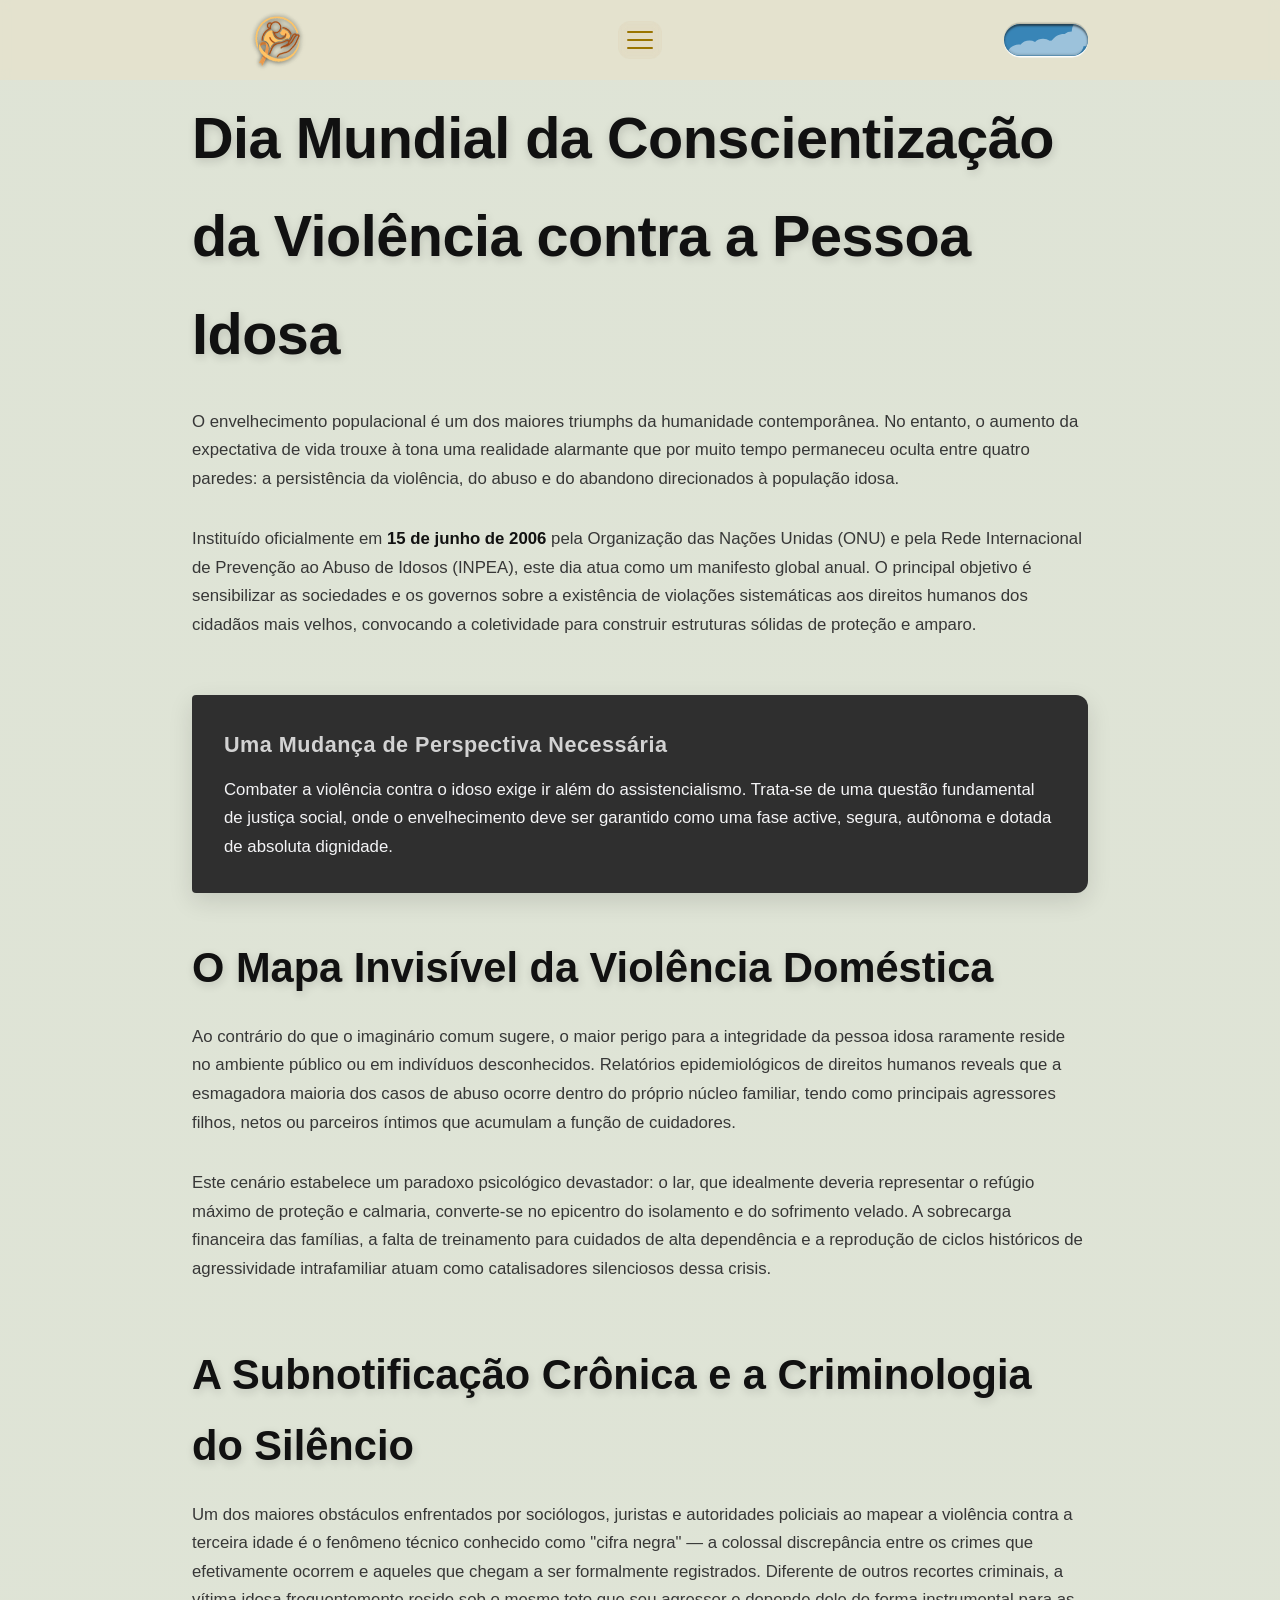
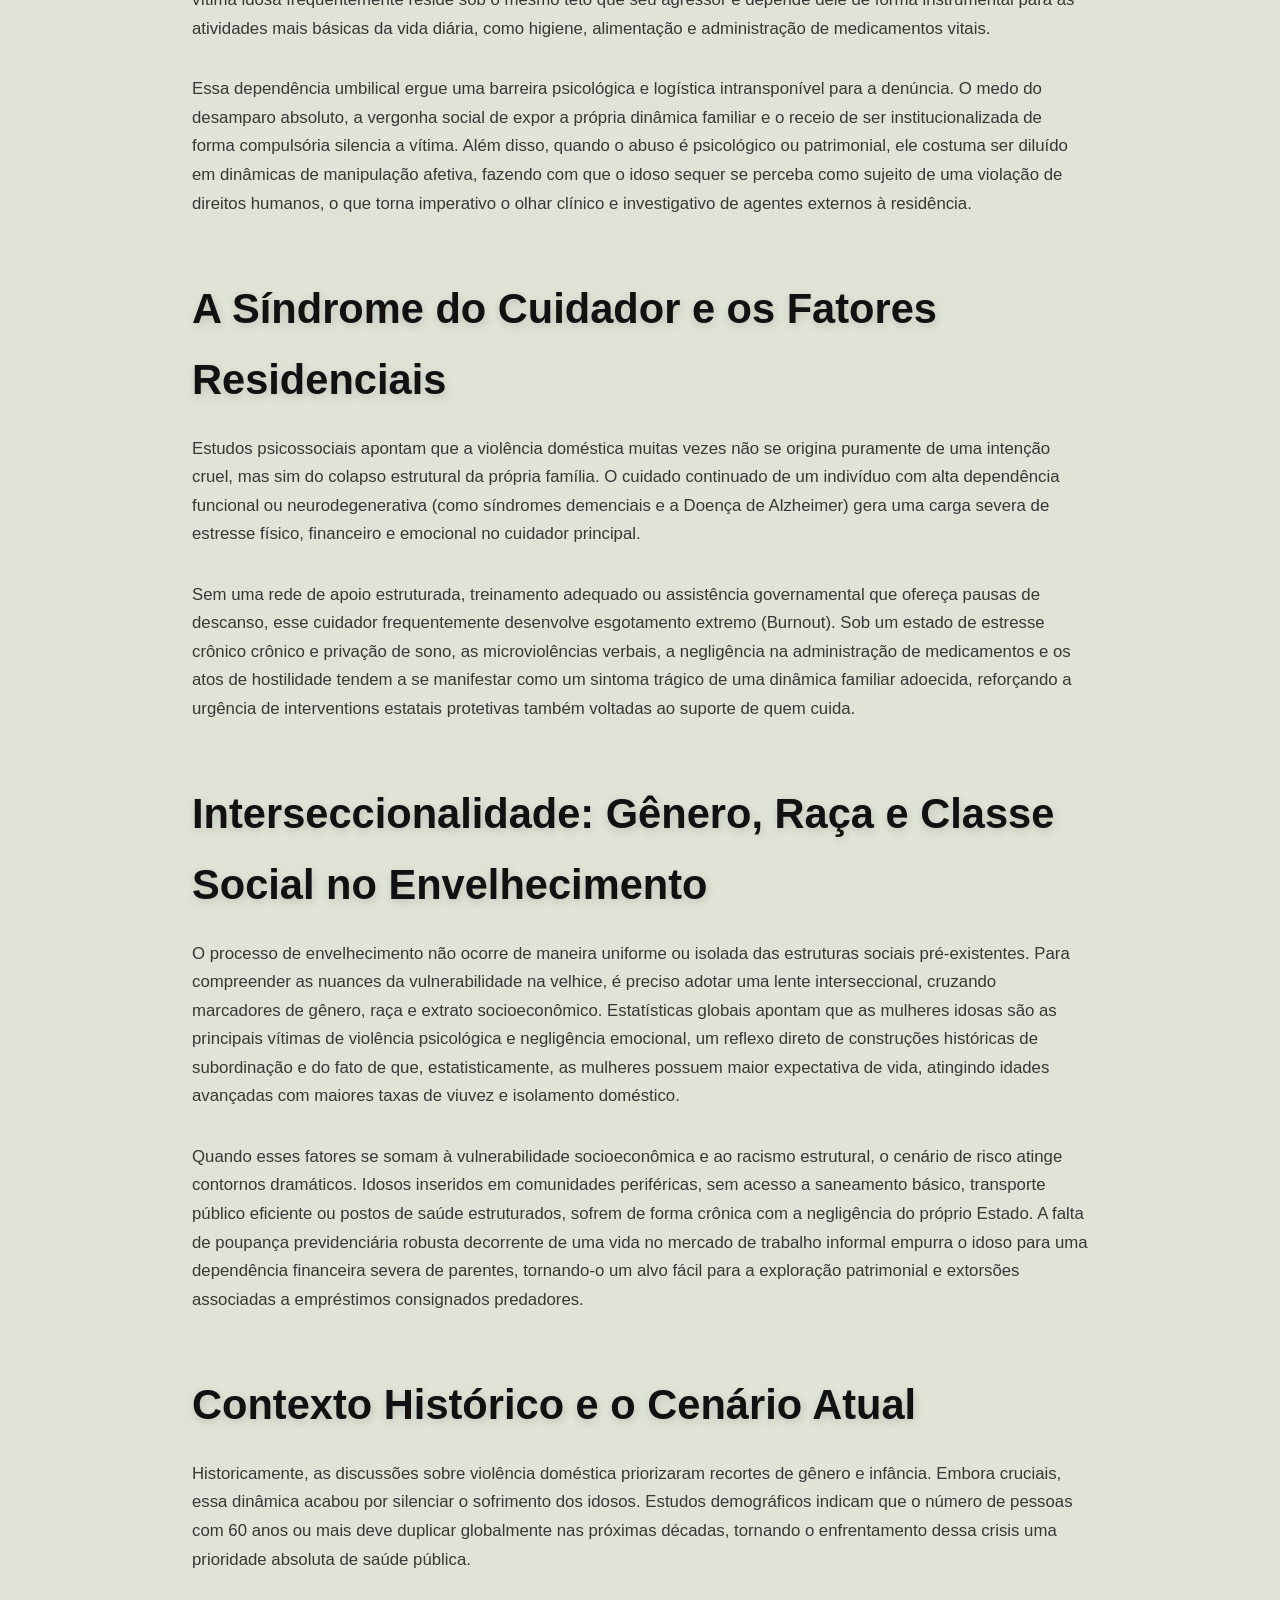
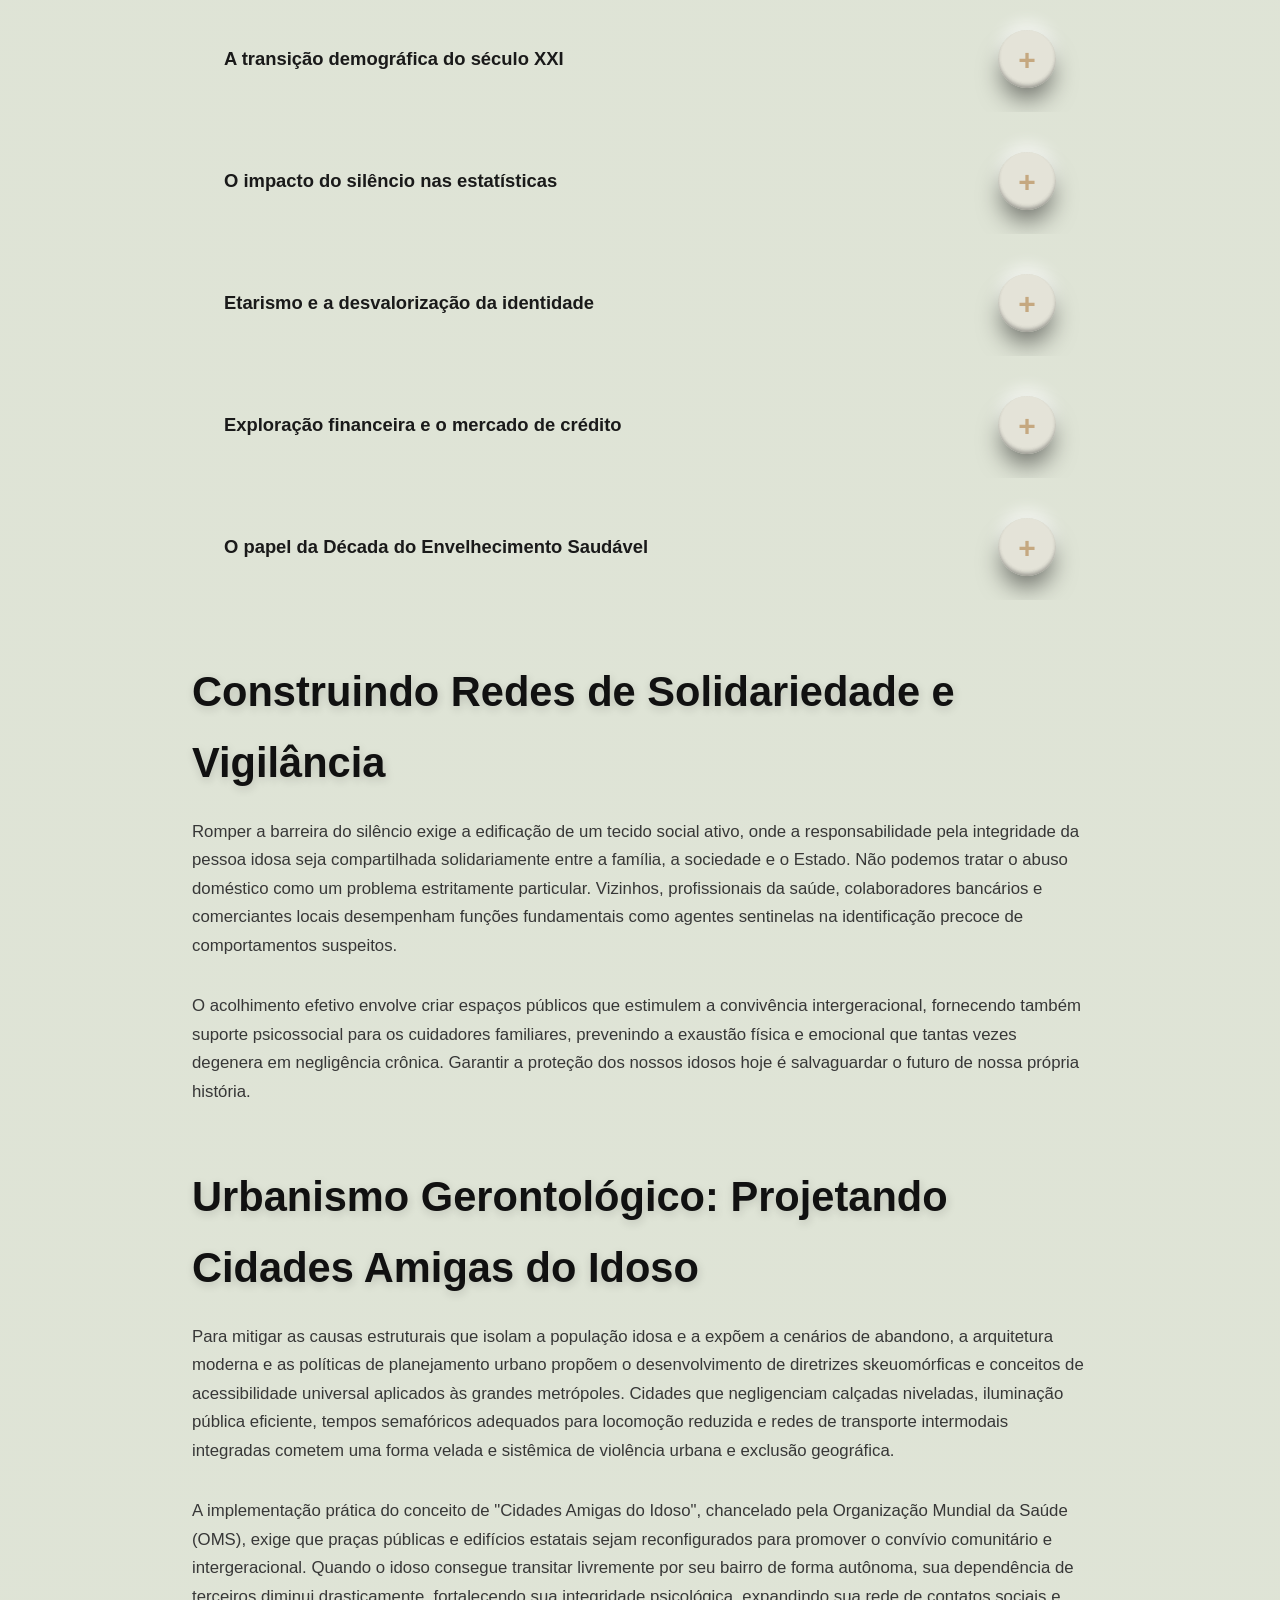
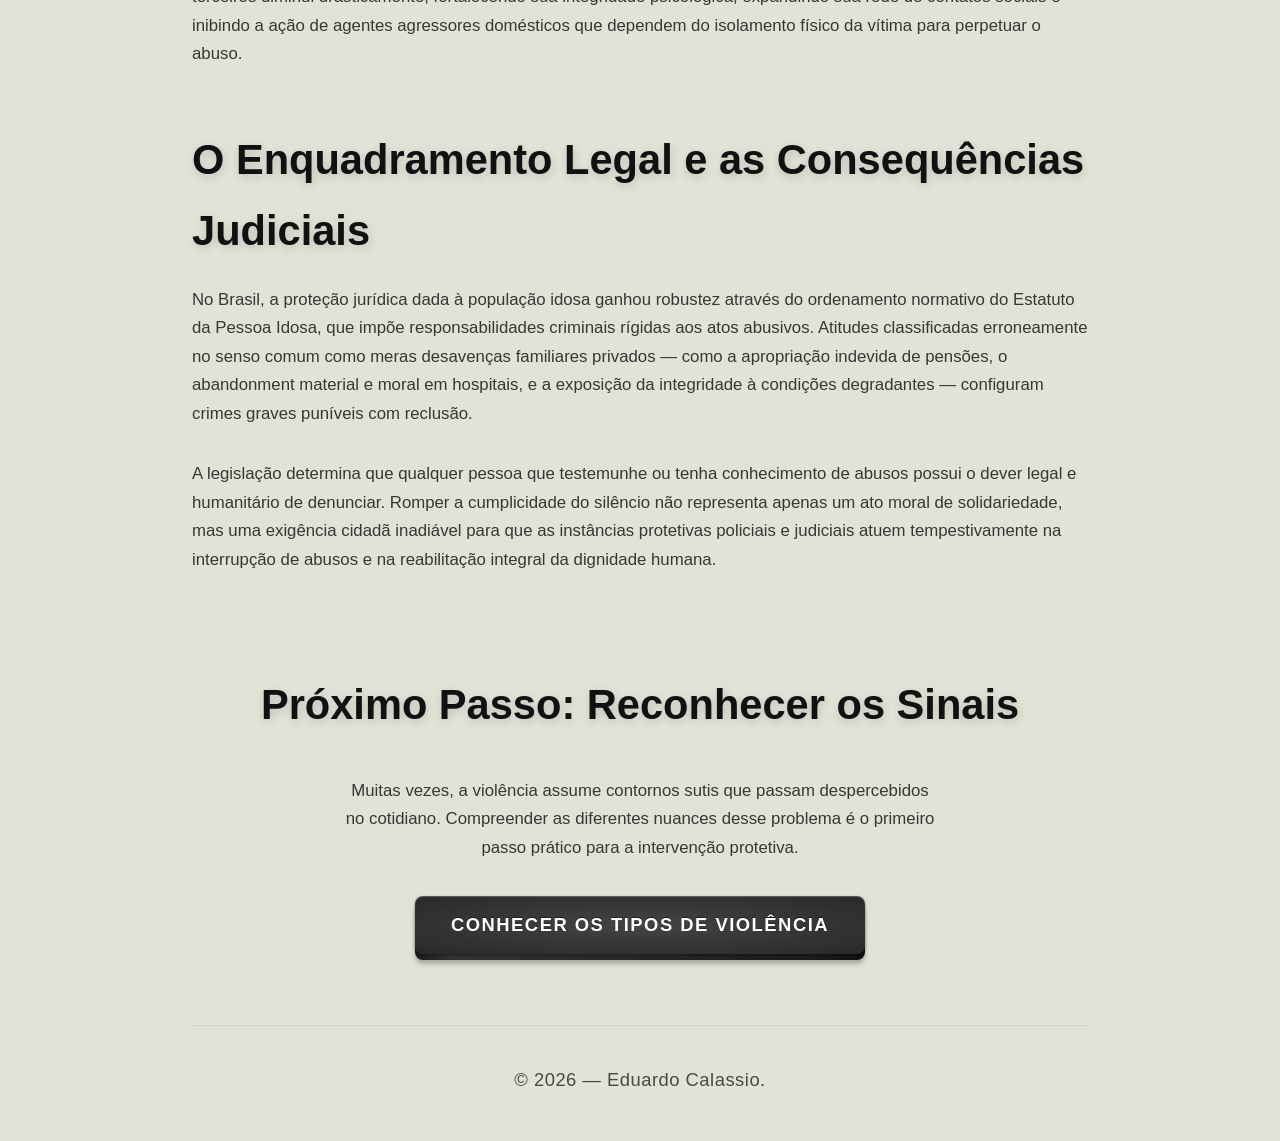
==== commit b73649ce: "upgraded visual effects" ====
--- a/index.html
+++ b/index.html
@@ -38,6 +38,8 @@
                         <span class="pilot-bear">
                             <svg xmlns="http://www.w3.org/2000/svg" xmlns:xlink="http://www.w3.org/1999/xlink" fill="none" viewBox="0 0 1448 938">
                                 <mask id="a" fill="#fff"><path fill-rule="evenodd" d="M869.02 210.61c16.067-3.967 27.98-18.476 27.98-35.768C897 154.495 880.505 138 860.158 138c-14.337 0-26.761 8.19-32.85 20.146C815.313 151.674 801.586 148 787 148h-20c-14.52 0-28.19 3.641-40.146 10.059C720.749 146.15 708.351 138 694.048 138c-20.347 0-36.842 16.495-36.842 36.842 0 17.222 11.818 31.685 27.787 35.72A85.104 85.104 0 0 0 682 233v225c0 12.15 9.85 22 22 22h44c12.15 0 22-9.85 22-22v-28.69a41.072 41.072 0 0 0 14 .174V458c0 12.15 9.85 22 22 22h44c12.15 0 22-9.85 22-22v-74.797a28.992 28.992 0 0 0 6.946-5.137l44.548-44.548c11.325-11.325 11.325-29.687 0-41.012s-29.687-11.325-41.012 0L872 302.988V233a85.094 85.094 0 0 0-2.98-22.39Z" clip-rule="evenodd"/></mask>
+                                <path fill="#AF7128" fill-rule="evenodd" d="M869.02 210.61c16.067-3.967 27.98-18.476 27.98-35.768C897 154.495 880.505 138 860.158 138c-14.337 0-26.761 8.19-32.85 20.146C815.313 151.674 801.586 148 787 148h-20c-14.52 0-28.19 3.641-40.146 10.059C720.749 146.15 708.351 138 694.048 138c-20.347 0-36.842 16.495-36.842 36.842 0 17.222 11.818 31.685 27.787 35.72A85.104 85.104 0 0 0 682 233v225c0 12.15 9.85 22 22 22h44c12.15 0 22-9.85 22-22v-28.69a41.072 41.072 0 0 0 14 .174V458c0 12.15 9.85 22 22 22h44c12.15 0 22-9.85 22-22v-74.797a28.992 28.992 0 0 0 6.946-5.137l44.548-44.548c11.325-11.325 11.325-29.687 0-41.012s-29.687-11.325-41.012 0L872 302.988V233a85.094 85.094 0 0 0-2.98-22.39Z" clip-rule="evenodd"/>
+                                <path fill="#000" d="m869.02 210.61-5.789 1.577-1.614-5.929 5.965-1.473 1.438 5.825Zm-41.712-52.464 5.347 2.723-2.789 5.476-5.407-2.918 2.849-5.281Zm-100.454-.087 2.838 5.287-5.388 2.892-2.789-5.442 5.339-2.737Zm-41.861 52.503 1.47-5.817 5.928 1.498-1.61 5.899-5.788-1.58ZM770 429.31h-6v-7.218l7.097 1.319L770 429.31Zm14 .174-.95-5.925 6.95-1.114v7.039h-6Zm88-46.281h-6v-3.613l3.194-1.69 2.806 5.303Zm6.946-5.137 4.243 4.243-4.243-4.243Zm44.548-44.548-4.243-4.242 4.243 4.242Zm0-41.012 4.243-4.242-4.243 4.242Zm-41.012 0 4.242 4.243-4.242-4.243ZM872 302.988l4.243 4.243L866 317.473v-14.485h6Zm31-128.146c0 20.116-13.859 36.98-32.541 41.593l-2.877-11.65c13.45-3.321 23.418-15.476 23.418-29.943h12ZM860.158 132C883.819 132 903 151.181 903 174.842h-12C891 157.808 877.192 144 860.158 144v-12Zm-38.197 23.424C829.034 141.535 843.478 132 860.158 132v12c-11.993 0-22.399 6.845-27.503 16.869l-10.694-5.445ZM787 142c15.605 0 30.309 3.933 43.157 10.866l-5.698 10.561C813.318 157.415 800.567 154 787 154v-12Zm-20 0h20v12h-20v-12Zm-42.984 10.773C736.823 145.897 751.465 142 767 142v12c-13.506 0-26.203 3.384-37.308 9.346l-5.676-10.573ZM694.048 132c16.64 0 31.054 9.488 38.145 23.322l-10.678 5.474C716.397 150.812 706.013 144 694.048 144v-12Zm-42.842 42.842c0-23.661 19.181-42.842 42.842-42.842v12c-17.033 0-30.842 13.808-30.842 30.842h-12Zm32.317 41.537c-18.569-4.692-32.317-21.502-32.317-41.537h12c0 14.409 9.888 26.524 23.257 29.903l-2.94 11.634ZM676 233c0-8.305 1.114-16.36 3.205-24.018l11.576 3.16A79.096 79.096 0 0 0 688 233h-12Zm0 133V233h12v133h-12Zm0 45v-45h12v45h-12Zm0 47v-47h12v47h-12Zm28 28c-15.464 0-28-12.536-28-28h12c0 8.837 7.163 16 16 16v12Zm44 0h-44v-12h44v12Zm28-28c0 15.464-12.536 28-28 28v-12c8.837 0 16-7.163 16-16h12Zm0-28.69V458h-12v-28.69h12Zm1.5 6.69c-2.925 0-5.798-.27-8.597-.791l2.194-11.798a34.98 34.98 0 0 0 6.403.589v12Zm7.45-.592a47.08 47.08 0 0 1-7.45.592v-12c1.887 0 3.74-.151 5.55-.441l1.9 11.849ZM778 458v-28.516h12V458h-12Zm28 28c-15.464 0-28-12.536-28-28h12c0 8.837 7.163 16 16 16v12Zm44 0h-44v-12h44v12Zm28-28c0 15.464-12.536 28-28 28v-12c8.837 0 16-7.163 16-16h12Zm0-47v47h-12v-47h12Zm0-27.797V411h-12v-27.797h12Zm-8.806-5.303a23.032 23.032 0 0 0 5.51-4.076l8.485 8.485a35.013 35.013 0 0 1-8.382 6.197l-5.613-10.606Zm5.51-4.076 44.547-44.548 8.486 8.485-44.548 44.548-8.485-8.485Zm44.547-44.548c8.982-8.982 8.982-23.545 0-32.527l8.486-8.485c13.668 13.668 13.668 35.829 0 49.497l-8.486-8.485Zm0-32.527c-8.982-8.982-23.545-8.982-32.527 0l-8.485-8.485c13.668-13.669 35.829-13.669 49.498 0l-8.486 8.485Zm-32.527 0-10.481 10.482-8.486-8.486 10.482-10.481 8.485 8.485ZM878 233v69.988h-12V233h12Zm-3.191-23.966A91.065 91.065 0 0 1 878 233h-12c0-7.212-.965-14.189-2.769-20.813l11.578-3.153Z" transform="scale(.0033)"/></mask>
                                 <path fill="#AF7128" fill-rule="evenodd" d="M869.02 210.61c16.067-3.967 27.98-18.476 27.98-35.768C897 154.495 880.505 138 860.158 138c-14.337 0-26.761 8.19-32.85 20.146C815.313 151.674 801.586 148 787 148h-20c-14.52 0-28.19 3.641-40.146 10.059C720.749 146.15 708.351 138 694.048 138c-20.347 0-36.842 16.495-36.842 36.842 0 17.222 11.818 31.685 27.787 35.72A85.104 85.104 0 0 0 682 233v225c0 12.15 9.85 22 22 22h44c12.15 0 22-9.85 22-22v-28.69a41.072 41.072 0 0 0 14 .174V458c0 12.15 9.85 22 22 22h44c12.15 0 22-9.85 22-22v-74.797a28.992 28.992 0 0 0 6.946-5.137l44.548-44.548c11.325-11.325 11.325-29.687 0-41.012s-29.687-11.325-41.012 0L872 302.988V233a85.094 85.094 0 0 0-2.98-22.39Z" clip-rule="evenodd"/>
                                 <path fill="#000" d="m869.02 210.61-5.789 1.577-1.614-5.929 5.965-1.473 1.438 5.825Zm-41.712-52.464 5.347 2.723-2.789 5.476-5.407-2.918 2.849-5.281Zm-100.454-.087 2.838 5.287-5.388 2.892-2.789-5.442 5.339-2.737Zm-41.861 52.503 1.47-5.817 5.928 1.498-1.61 5.899-5.788-1.58ZM770 429.31h-6v-7.218l7.097 1.319L770 429.31Zm14 .174-.95-5.925 6.95-1.114v7.039h-6Zm88-46.281h-6v-3.613l3.194-1.69 2.806 5.303Zm6.946-5.137 4.243 4.243-4.243-4.243Zm44.548-44.548-4.243-4.242 4.243 4.242Zm0-41.012 4.243-4.242-4.243 4.242Zm-41.012 0 4.242 4.243-4.242-4.243ZM872 302.988l4.243 4.243L866 317.473v-14.485h6Zm31-128.146c0 20.116-13.859 36.98-32.541 41.593l-2.877-11.65c13.45-3.321 23.418-15.476 23.418-29.943h12ZM860.158 132C883.819 132 903 151.181 903 174.842h-12C891 157.808 877.192 144 860.158 144v-12Zm-38.197 23.424C829.034 141.535 843.478 132 860.158 132v12c-11.993 0-22.399 6.845-27.503 16.869l-10.694-5.445ZM787 142c15.605 0 30.309 3.933 43.157 10.866l-5.698 10.561C813.318 157.415 800.567 154 787 154v-12Zm-20 0h20v12h-20v-12Zm-42.984 10.773C736.823 145.897 751.465 142 767 142v12c-13.506 0-26.203 3.384-37.308 9.346l-5.676-10.573ZM694.048 132c16.64 0 31.054 9.488 38.145 23.322l-10.678 5.474C716.397 150.812 706.013 144 694.048 144v-12Zm-42.842 42.842c0-23.661 19.181-42.842 42.842-42.842v12c-17.033 0-30.842 13.808-30.842 30.842h-12Zm32.317 41.537c-18.569-4.692-32.317-21.502-32.317-41.537h12c0 14.409 9.888 26.524 23.257 29.903l-2.94 11.634ZM676 233c0-8.305 1.114-16.36 3.205-24.018l11.576 3.16A79.096 79.096 0 0 0 688 233h-12Zm0 133V233h12v133h-12Zm0 45v-45h12v45h-12Zm0 47v-47h12v47h-12Zm28 28c-15.464 0-28-12.536-28-28h12c0 8.837 7.163 16 16 16v12Zm44 0h-44v-12h44v12Zm28-28c0 15.464-12.536 28-28 28v-12c8.837 0 16-7.163 16-16h12Zm0-28.69V458h-12v-28.69h12Zm1.5 6.69c-2.925 0-5.798-.27-8.597-.791l2.194-11.798a34.98 34.98 0 0 0 6.403.589v12Zm7.45-.592a47.08 47.08 0 0 1-7.45.592v-12c1.887 0 3.74-.151 5.55-.441l1.9 11.849ZM778 458v-28.516h12V458h-12Zm28 28c-15.464 0-28-12.536-28-28h12c0 8.837 7.163 16 16 16v12Zm44 0h-44v-12h44v12Zm28-28c0 15.464-12.536 28-28 28v-12c8.837 0 16-7.163 16-16h12Zm0-47v47h-12v-47h12Zm0-27.797V411h-12v-27.797h12Zm-8.806-5.303a23.032 23.032 0 0 0 5.51-4.076l8.485 8.485a35.013 35.013 0 0 1-8.382 6.197l-5.613-10.606Zm5.51-4.076 44.547-44.548 8.486 8.485-44.548 44.548-8.485-8.485Zm44.547-44.548c8.982-8.982 8.982-23.545 0-32.527l8.486-8.485c13.668 13.668 13.668 35.829 0 49.497l-8.486-8.485Zm0-32.527c-8.982-8.982-23.545-8.982-32.527 0l-8.485-8.485c13.668-13.669 35.829-13.669 49.498 0l-8.486 8.485Zm-32.527 0-10.481 10.482-8.486-8.486 10.482-10.481 8.485 8.485ZM878 233v69.988h-12V233h12Zm-3.191-23.966A91.065 91.065 0 0 1 878 233h-12c0-7.212-.965-14.189-2.769-20.813l11.578-3.153Z" mask="url(#a)"/>
                                 <path fill="#FF1E1E" d="M821.678 205.665h-88.371v13.25h88.371z"/>
@@ -84,31 +86,7 @@
                                     <linearGradient id="j" x1="1362" x2="1156" y1="273" y2="279" gradientUnits="userSpaceOnUse"><stop/><stop offset="1" stop-opacity="0"/></linearGradient>
                                     <radialGradient id="k" cx="0" cy="0" r="1" gradientTransform="rotate(90 -196.253 673.007) scale(68.7412)" gradientUnits="userSpaceOnUse"><stop offset=".51" stop-color="#fff"/><stop offset=".51"/></radialGradient>
                                     <pattern id="f" width="1" height="1" patternContentUnits="objectBoundingBox"><use xlink:href="#l" transform="scale(.0033)"/></pattern>
-                                    <image xlink:href="[data-uri]" id="l" width="300" height="300"/></defs>
-                            </svg>
-                        </span>
-                    </span>
-                    <svg aria-hidden="true" class="toggle__backdrop" xmlns="http://www.w3.org/2000/svg" fill="none" viewBox="0 0 290 228">
-                        <g class="clouds">
-                            <path fill="#fff" d="M328 167.5c0 15.214-7.994 28.56-20.01 36.068.007.31.01.621.01.932 0 23.472-19.028 42.5-42.5 42.5-3.789 0-7.461-.496-10.957-1.426C249.671 263.676 233.141 277 213.5 277a42.77 42.77 0 0 1-7.702-.696C198.089 284.141 187.362 289 175.5 289a42.338 42.338 0 0 1-27.864-10.408A42.411 42.411 0 0 1 133.5 281c-4.36 0-8.566-.656-12.526-1.876C113.252 287.066 102.452 292 90.5 292a42.388 42.388 0 0 1-15.8-3.034A42.316 42.316 0 0 1 48.5 298C25.028 298 6 278.972 6 255.5S25.028 213 48.5 213a42.388 42.388 0 0 1 15.8 3.034A42.316 42.316 0 0 1 90.5 207c4.36 0 8.566.656 12.526 1.876C110.748 200.934 121.548 196 133.5 196a42.338 42.338 0 0 1 27.864 10.408A42.411 42.411 0 0 1 175.5 204c2.63 0 5.204.239 7.702.696C190.911 196.859 201.638 192 213.5 192c3.789 0 7.461.496 10.957 1.426 2.824-10.491 9.562-19.377 18.553-24.994-.007-.31-.01-.621-.01-.932 0-23.472 19.028-42.5 42.5-42.5s42.5 19.028 42.5 42.5Z" />
-                        </g>
-                    </svg>
-                    <span class="toggle__indicator-wrapper">
-                        <span class="toggle__indicator">
-                            <span class="toggle__star">
-                                <span class="sun">
-                                    <span class="moon">
-                                        <span class="moon__crater"></span>
-                                        <span class="moon__crater"></span>
-                                        <span class="moon__crater"></span>
-                                    </span>
-                                </span>
-                            </span>
-                        </span>
-                    </span>
-                    <svg aria-hidden="true" class="toggle__backdrop" xmlns="http://www.w3.org/2000/svg" fill="none" viewBox="0 0 290 228">
-                        <g><g class="stars"><g><path fill="#fff" fill-rule="evenodd" d="M61 11.5a.75.75 0 0 1 .721.544l.813 2.846a3.75 3.75 0 0 0 2.576 2.576l2.846.813a.75.75 0 0 1 0 1.442l-2.846.813a3.749 3.749 0 0 0-2.576 2.576l-.813 2.846a.75.75 0 0 1-1.442 0l-.813-2.846a3.749 3.749 0 0 0-2.576-2.576l-2.846-.813a.75.75 0 0 1 0-1.442l2.846-.813a3.749 3.749 0 0 0 2.576-2.576l.813-2.846A.75.75 0 0 1 61 11.5Z" clip-rule="evenodd" /></g><g><path fill="#fff" fill-rule="evenodd" d="M62.5 45.219a.329.329 0 0 1 .315.238l.356 1.245a1.641 1.641 0 0 0 1.127 1.127l1.245.356a.328.328 0 0 1 0 .63l-1.245.356a1.641 1.641 0 0 0-1.127 1.127l-.356 1.245a.328.328 0 0 1-.63 0l-.356-1.245a1.641 1.641 0 0 0-1.127-1.127l-1.245-.356a.328.328 0 0 1 0-.63l1.245-.356a1.641 1.641 0 0 0 1.127-1.127l.356-1.245a.328.328 0 0 1 .315-.238Z" clip-rule="evenodd" /></g><g><path fill="#fff" fill-rule="evenodd" d="M32 31.188a.28.28 0 0 1 .27.204l.305 1.067a1.405 1.405 0 0 0 .966.966l1.068.305a.28.28 0 0 1 0 .54l-1.068.305a1.405 1.405 0 0 0-.966.966l-.305 1.068a.28.28 0 0 1-.54 0l-.305-1.068a1.406 1.406 0 0 0-.966-.966l-1.067-.305a.28.28 0 0 1 0-.54l1.067-.305a1.406 1.406 0 0 0 .966-.966l.305-1.068a.281.281 0 0 1 .27-.203Z" clip-rule="evenodd" /></g><g><path fill="#fff" fill-rule="evenodd" d="M41.5 74.219a.329.329 0 0 1 .315.238l.356 1.245a1.641 1.641 0 0 0 1.127 1.127l1.245.356a.328.328 0 0 1 0 .63l-1.245.356a1.641 1.641 0 0 0-1.127 1.127l-.356 1.245a.328.328 0 0 1-.63 0l-.356-1.245a1.641 1.641 0 0 0-1.127-1.127l-1.245-.356a.328.328 0 0 1 0-.63l1.245-.356a1.641 1.641 0 0 0 1.127-1.127l.356-1.245a.328.328 0 0 1 .315-.238Z" clip-rule="evenodd" /></g><g><path fill="#fff" fill-rule="evenodd" d="M34 83.188a.28.28 0 0 1 .27.203l.305 1.068a1.405 1.405 0 0 0 .966.966l1.068.305a.28.28 0 0 1 0 .54l-1.068.305a1.405 1.405 0 0 0-.966.966l-.305 1.068a.28.28 0 0 1-.54 0l-.305-1.068a1.406 1.406 0 0 0-.966-.966l-1.068-.305a.28.28 0 0 1 0-.54l1.068-.305a1.406 1.406 0 0 0 .966-.966l.305-1.068a.281.281 0 0 1 .27-.204Z" clip-rule="evenodd" /></g><g><path fill="#fff" fill-rule="evenodd" d="M63 89.25a.375.375 0 0 1 .36.272l.407 1.423a1.874 1.874 0 0 0 1.288 1.288l1.423.406a.374.374 0 0 1 0 .722l-1.423.406a1.874 1.874 0 0 0-1.288 1.288l-.407 1.423a.374.374 0 0 1-.72 0l-.407-1.423a1.874 1.874 0 0 0-1.288-1.288l-1.423-.406a.374.374 0 0 1 0-.722l1.423-.406a1.874 1.874 0 0 0 1.288-1.288l.407-1.423a.376.376 0 0 1 .36-.272Z" clip-rule="evenodd" /></g><g><path fill="#fff" fill-rule="evenodd" d="M110.5 53.156a.236.236 0 0 1 .225.17l.254.89a1.174 1.174 0 0 0 .805.805l.89.254a.23.23 0 0 1 .122.084.233.233 0 0 1-.122.366l-.89.254a1.167 1.167 0 0 0-.805.805l-.254.89a.232.232 0 0 1-.225.17.235.235 0 0 1-.225-.17l-.254-.89a1.174 1.174 0 0 0-.805-.805l-.89-.254a.23.23 0 0 1-.122-.084.233.233 0 0 1 .122-.366l.89-.254a1.167 1.167 0 0 0 .805-.805l.254-.89a.232.232 0 0 1 .225-.17Z" clip-rule="evenodd" /></g><g><path fill="#fff" fill-rule="evenodd" d="M120 27.188a.279.279 0 0 1 .27.204l.305 1.067a1.41 1.41 0 0 0 .966.966l1.067.305a.283.283 0 0 1 .148.1.286.286 0 0 1 0 .34.283.283 0 0 1-.148.1l-1.067.305a1.403 1.403 0 0 0-.966.966l-.305 1.067a.279.279 0 0 1-.439.147.275.275 0 0 1-.101-.147l-.305-1.067a1.41 1.41 0 0 0-.966-.966l-1.068-.305a.284.284 0 0 1-.147-.1.286.286 0 0 1 0-.34.284.284 0 0 1 .147-.1l1.068-.305a1.405 1.405 0 0 0 .966-.966l.305-1.067a.279.279 0 0 1 .27-.204Z" clip-rule="evenodd" /></g><g><path fill="#fff" fill-rule="evenodd" d="M155 28.5a.753.753 0 0 1 .721.544l.813 2.846a3.746 3.746 0 0 0 2.576 2.576l2.846.813a.747.747 0 0 1 .543.721.75.75 0 0 1-.543.721l-2.846.813a3.75 3.75 0 0 0-2.576 2.576l-.813 2.846a.747.747 0 0 1-.721.543.749.749 0 0 1-.721-.543l-.813-2.846a3.746 3.746 0 0 0-2.576-2.576l-2.846-.813a.747.747 0 0 1-.543-.721.75.75 0 0 1 .543-.721l2.846-.813a3.75 3.75 0 0 0 2.576-2.576l.813-2.846A.751.751 0 0 1 155 28.5Z" clip-rule="evenodd" /></g><g><path fill="#fff" fill-rule="evenodd" d="M147 60.25a.377.377 0 0 1 .36.272l.407 1.423a1.883 1.883 0 0 0 1.288 1.288l1.423.407a.375.375 0 0 1 0 .72l-1.423.407a1.875 1.875 0 0 0-1.288 1.288l-.407 1.423a.371.371 0 0 1-.36.272.377.377 0 0 1-.36-.272l-.407-1.423a1.883 1.883 0 0 0-1.288-1.288l-1.423-.406a.375.375 0 0 1 0-.722l1.423-.406a1.875 1.875 0 0 0 1.288-1.288l.407-1.423a.372.372 0 0 1 .36-.272Z" clip-rule="evenodd" /></g><g><path fill="#fff" fill-rule="evenodd" d="M125.5 76.344a.513.513 0 0 1 .496.374l.559 1.956a2.574 2.574 0 0 0 1.771 1.771l1.956.56a.514.514 0 0 1 .27.805.514.514 0 0 1-.27.186l-1.956.559a2.57 2.57 0 0 0-1.771 1.77l-.559 1.957a.514.514 0 0 1-.806.27.514.514 0 0 1-.186-.27l-.559-1.956a2.574 2.574 0 0 0-1.771-1.771l-1.956-.56a.514.514 0 0 1-.27-.805.514.514 0 0 1 .27-.186l1.956-.559a2.57 2.57 0 0 0 1.771-1.77l.559-1.957a.515.515 0 0 1 .496-.374Z" clip-rule="evenodd" /></g>							</g>
-						</g>
+                                    <image xlink:href="[data-uri]" id="l" width="300" height="300"/></defs>
                     </svg>
                 </span>
                 <span class="astrobear__container">
@@ -155,7 +133,7 @@
 </header>
 
     <main>
-        <section>
+        <section class="scroll-reveal">
             <h1>Dia Mundial da Conscientização da Violência contra a Pessoa Idosa</h1>
             <p>O envelhecimento populacional é um dos maiores triumphs da humanidade contemporânea. No entanto, o
                 aumento da expectativa de vida trouxe à tona uma realidade alarmante que por muito tempo permaneceu
@@ -168,14 +146,14 @@
                 construir estruturas sólidas de proteção e amparo.</p>
         </section>
 
-        <section class="highlight-box">
+        <section class="highlight-box scroll-reveal">
             <h3>Uma Mudança de Perspectiva Necessária</h3>
             <p>Combater a violência contra o idoso exige ir além do assistencialismo. Trata-se de uma questão
-                fundamental de justiça social, onde o envelhecimento deve ser garantido como uma fase ativa, segura,
+                fundamental de justiça social, onde o envelhecimento deve ser garantido como uma fase active, segura,
                 autônoma e dotada de absoluta dignidade.</p>
         </section>
 
-        <section>
+        <section class="scroll-reveal">
             <h2>O Mapa Invisível da Violência Doméstica</h2>
             <p>Ao contrário do que o imaginário comum sugere, o maior perigo para a integridade da pessoa idosa
                 raramente reside no ambiente público ou em indivíduos desconhecidos. Relatórios epidemiológicos de
@@ -189,7 +167,7 @@
                 dessa crisis.</p>
         </section>
 
-        <section>
+        <section class="scroll-reveal">
             <h2>A Subnotificação Crônica e a Criminologia do Silêncio</h2>
             <p>Um dos maiores obstáculos enfrentados por sociólogos, juristas e autoridades policiais ao mapear a
                 violência contra a terceira idade é o fenômeno técnico conhecido como "cifra negra" — a colossal
@@ -205,7 +183,7 @@
                 investigativo de agentes externos à residência.</p>
         </section>
 
-        <section>
+        <section class="scroll-reveal">
             <h2>A Síndrome do Cuidador e os Fatores Residenciais</h2>
             <p>Estudos psicossociais apontam que a violência doméstica muitas vezes não se origina puramente de uma
                 intenção cruel, mas sim do colapso estrutural da própria família. O cuidado continuado de um indivíduo
@@ -219,7 +197,7 @@
                 de quem cuida.</p>
         </section>
 
-        <section>
+        <section class="scroll-reveal">
             <h2>Interseccionalidade: Gênero, Raça e Classe Social no Envelhecimento</h2>
             <p>O processo de envelhecimento não ocorre de maneira uniforme ou isolada das estruturas sociais
                 pré-existentes. Para compreender as nuances da vulnerabilidade na velhice, é preciso adotar uma lente
@@ -237,7 +215,7 @@
                 predadores.</p>
         </section>
 
-        <section>
+        <section class="scroll-reveal">
             <h2>Contexto Histórico e o Cenário Atual</h2>
             <p>Historicamente, as discussões sobre violência doméstica priorizaram recortes de gênero e infância. Embora
                 cruciais, essa dinâmica acabou por silenciar o sofrimento dos idosos. Estudos demográficos indicam que o
@@ -273,8 +251,7 @@
 
                 <input type="checkbox" id="item-historia-4" class="glossary-toggle">
                 <div class="glossary-item">
-                    <label for="item-historia-4" class="glossary-trigger">Etarismo e a desvalorização da
-                        identidade</label>
+                    <label for="item-historia-4" class="glossary-trigger">Etarismo e a desvalorização da identidade</label>
                     <div class="glossary-animation-wrapper">
                         <div class="glossary-content">
                             <p>O etarismo, ou idadismo, representa o preconceito sistemático baseado na idade
@@ -288,8 +265,7 @@
 
                 <input type="checkbox" id="item-historia-5" class="glossary-toggle">
                 <div class="glossary-item">
-                    <label for="item-historia-5" class="glossary-trigger">Exploração financeira e o mercado de
-                        crédito</label>
+                    <label for="item-historia-5" class="glossary-trigger">Exploração financeira e o mercado de crédito</label>
                     <div class="glossary-animation-wrapper">
                         <div class="glossary-content">
                             <p>O abuso patrimonial contemporâneo ganhou contornos agressivos com a expansão das
@@ -303,8 +279,7 @@
 
                 <input type="checkbox" id="item-historia-3" class="glossary-toggle">
                 <div class="glossary-item">
-                    <label for="item-historia-3" class="glossary-trigger">O papel da Década do Envelhecimento
-                        Saudável</label>
+                    <label for="item-historia-3" class="glossary-trigger">O papel da Década do Envelhecimento Saudável</label>
                     <div class="glossary-animation-wrapper">
                         <div class="glossary-content">
                             <p>A ONU declarou o período atual como a Década do Envelhecimento Saudável. Trata-se de uma
@@ -317,7 +292,7 @@
             </div>
         </section>
 
-        <section>
+        <section class="scroll-reveal">
             <h2>Construindo Redes de Solidariedade e Vigilância</h2>
             <p>Romper a barreira do silêncio exige a edificação de um tecido social ativo, onde a responsabilidade pela
                 integridade da pessoa idosa seja compartilhada solidariamente entre a família, a sociedade e o Estado.
@@ -330,7 +305,7 @@
                 salvaguardar o futuro de nossa própria história.</p>
         </section>
 
-        <section>
+        <section class="scroll-reveal">
             <h2>Urbanismo Gerontológico: Projetando Cidades Amigas do Idoso</h2>
             <p>Para mitigar as causas estruturais que isolam a população idosa e a expõem a cenários de abandono, a
                 arquitetura moderna e as políticas de planejamento urbano propõem o desenvolvimento de diretrizes
@@ -346,7 +321,7 @@
                 que dependem do isolamento físico da vítima para perpetuar o abuso.</p>
         </section>
 
-        <section>
+        <section class="scroll-reveal">
             <h2>O Enquadramento Legal e as Consequências Judiciais</h2>
             <p>No Brasil, a proteção jurídica dada à população idosa ganhou robustez através do ordenamento normativo do
                 Estatuto da Pessoa Idosa, que impõe responsabilidades criminais rígidas aos atos abusivos. Atitudes
@@ -360,7 +335,7 @@
             </p>
         </section>
 
-        <section class="btn-container">
+        <section class="btn-container scroll-reveal">
             <h2>Próximo Passo: Reconhecer os Sinais</h2>
             <p>Muitas vezes, a violência assume contornos sutis que passam despercebidos no cotidiano. Compreender as
                 diferentes nuances desse problema é o primeiro passo prático para a intervenção protetiva.</p>
@@ -375,13 +350,8 @@
                 </a>
             </div>
         </section>
-
-
-
-
         
     </main>
-
 
     <footer>
         <p>&copy; 2026 — Eduardo Calassio.</p>
@@ -389,9 +359,6 @@
 
     <script src="script.js" defer></script>
     
-
-
-
 </body>
 
 </html>
--- a/style.css
+++ b/style.css
@@ -1,30 +1,24 @@
-/* ==========================================================================
-   1. VARIÁVEIS DO SISTEMA DE CORES (LIGHT VS DARK)
-   ========================================================================== */
 :root {
-    /* --- MODO CLARO (PADRÃO) --- */
+
     --bg-main: #dbe3e5;
     --bg-gradient-overlay: rgba(255, 235, 82, 0.1);
     --text-primary: #2D2D2D;
     --text-headings: #111111;
     --text-secondary: #373737;
     --text-muted: #4A4A4A;
-    
-    /* Header e Nav */
+
     --header-bg: rgba(229, 225, 202, 0.7);
     --nav-link-color: #1a1a1a;
-    --nav-link-hover: #544419;           
-    --nav-link-bg-hover: rgba(154, 116, 0, 0.12); 
+    --nav-link-hover: #544419;
+    --nav-link-bg-hover: rgba(154, 116, 0, 0.12);
     --nav-link-shadow-hover: rgba(154, 116, 0, 0.25);
     --menu-toggle-bg: #c5a88017;
     --menu-bar-color: #9a7400;
-    
-    /* Card Destacado */
+
     --highlight-bg: #2f2f2f;
     --highlight-title: #d2d2d2;
     --highlight-text: #f4f4f6;
 
-    /* Glossário */
     --glossary-bg-item-active: rgba(0, 0, 0, 0.015);
     --glossary-shadow-item-active: inset 0px 4px 8px rgba(0, 0, 0, 0.12), inset 0px 0px 12px 2px rgba(0, 0, 0, 0.06);
     --glossary-trigger-text: #1a1a1a;
@@ -32,17 +26,15 @@
     --glossary-circle-shadow: 0 15px 25px -4px rgba(0, 0, 0, 0.5), inset 0 -3px 4px -1px rgba(0, 0, 0, 0.2), 0 -10px 15px -1px rgba(255, 255, 255, 0.6);
     --glossary-circle-shadow-active: 0 15px 25px -4px rgba(0, 0, 0, 0.4), inset 0 -8px 25px -1px rgba(255, 255, 255, 0.9), 0 -10px 15px -1px rgba(255, 255, 255, 0.6);
     --glossary-content-text: #555555;
-    
-    /* Outros */
+
     --footer-border: rgba(0, 0, 0, 0.05);
     --footer-text: rgba(0, 0, 0, 0.679);
     --gallery-bg: #FAFAFA;
 
-    /* --- VARIÁVEIS INTERNAS DO SWITCH DE URSO --- */
-    --slide-ease: cubic-bezier(.4,-0.3,.6,1.3);
+    --slide-ease: cubic-bezier(.4, -0.3, .6, 1.3);
     --easing: var(--slide-ease);
     --speed: 0.5s;
-    --width: 84px; 
+    --width: 84px;
     --ar: 8 / 3;
     --ray: hsl(0 0% 100% / 0.5);
     --sun: hsl(47, 91%, 58%);
@@ -52,29 +44,26 @@
 }
 
 .dark-mode {
-    /* --- MODO ESCURO (TOTALMENTE NEUTRO) --- */
-    --bg-main: #141414; 
-    --bg-gradient-overlay: rgba(12, 12, 12, 0.85); 
+
+    --bg-main: #141414;
+    --bg-gradient-overlay: rgba(12, 12, 12, 0.85);
     --text-primary: #e3e3e3;
     --text-headings: #ffffff;
     --text-secondary: #b5b5b5;
     --text-muted: #8a8a8a;
-    
-    /* Header e Nav */
-    --header-bg: rgba(20, 20, 20, 0.85); 
+
+    --header-bg: rgba(20, 20, 20, 0.85);
     --nav-link-color: #f0f0f0;
-    --nav-link-hover: #e5c158; 
+    --nav-link-hover: #e5c158;
     --nav-link-bg-hover: rgba(229, 193, 88, 0.15);
     --nav-link-shadow-hover: rgba(229, 193, 88, 0.3);
     --menu-toggle-bg: rgba(229, 193, 88, 0.1);
     --menu-bar-color: #e5c158;
-    
-    /* Card Destacado Invertido */
+
     --highlight-bg: #f8fafc;
     --highlight-title: #0f172a;
     --highlight-text: #334155;
 
-    /* Glossário */
     --glossary-bg-item-active: rgba(255, 255, 255, 0.03);
     --glossary-shadow-item-active: inset 0px 4px 12px rgba(0, 0, 0, 0.6);
     --glossary-trigger-text: #ffffff;
@@ -82,16 +71,12 @@
     --glossary-circle-bg: #222222;
     --glossary-circle-shadow: 0 10px 20px rgba(0, 0, 0, 0.6), inset 0 -2px 4px rgba(0, 0, 0, 0.5), 0 -1px 3px rgba(255, 255, 255, 0.05);
     --glossary-circle-shadow-active: 0 10px 20px rgba(0, 0, 0, 0.5), inset 0 4px 10px rgba(0, 0, 0, 0.7);
-    
-    /* Outros */
+
     --footer-border: rgba(255, 255, 255, 0.08);
     --footer-text: rgba(255, 255, 255, 0.5);
     --gallery-bg: #222222;
 }
 
-/* ==========================================================================
-   2. REGRAS GLOBAIS E BODY
-   ========================================================================== */
 body {
     font-family: 'Helvetica Neue', Arial, sans-serif;
     line-height: 1.7;
@@ -107,68 +92,113 @@
     transition: background-color 0.4s ease, color 0.4s ease;
 }
 
-main { margin-top: 10%; width: 100%; box-sizing: border-box; }
-section { margin-bottom: 3.5rem; }
-
-/* ==========================================================================
-   3. HEADER E NAVEGAÇÃO NATIVA
-   ========================================================================== */
+main {
+
+    margin-top: 10%;
+    width: 100%;
+    box-sizing:
+        border-box;
+}
+
+section {
+
+    margin-bottom: 3.5rem;
+}
+
 header {
-    position: fixed; top: 0; left: 0; width: 100%; z-index: 1000;
-    background-color: var(--header-bg); backdrop-filter: blur(5px); -webkit-backdrop-filter: blur(4px);
-    box-sizing: border-box; transition: background-color 0.4s ease;
+
+    position:
+        fixed;
+    top: 0;
+    left: 0;
+    width: 100%;
+    z-index: 1000;
+    background-color: var(--header-bg);
+    backdrop-filter: blur(5px);
+    -webkit-backdrop-filter: blur(4px);
+    box-sizing: border-box;
+    transition: background-color 0.4s ease;
 }
 
 .navbar-container {
-    display: flex; align-items: center; justify-content: space-between;
-    width: 100%; height: 80px; position: relative; z-index: 1002; box-sizing: border-box;
-}
-
-.nav-column { display: flex; align-items: center; height: 100%; }
-.nav-column.center { position: absolute; left: 50%; transform: translateX(-50%); justify-content: center; }
-.nav-column.left { flex: 1; margin-left: 15%; }
-.nav-column.right { flex: 1; justify-content: flex-end; margin-right: 15%; }
-
+
+    display: flex;
+    align-items: center;
+    justify-content: space-between;
+    width: 100%;
+    height: 80px;
+    position: relative;
+    z-index: 1002;
+    box-sizing: border-box;
+}
+
+.nav-column {
+
+    display: flex;
+    align-items: center;
+    height: 100%;
+}
+
+.nav-column.center {
+
+    position: absolute;
+    left: 50%;
+    transform: translateX(-50%);
+    justify-content: center;
+}
+
+.nav-column.left {
+
+    flex: 1;
+    margin-left: 15%;
+}
+
+.nav-column.right {
+
+    flex: 1;
+    justify-content: flex-end;
+    margin-right: 15%;
+
+}
 
 .logo-nav {
-    display: inline-flex; 
-    align-items: center; 
-    text-decoration: none; 
+    display: inline-flex;
+    align-items: center;
+    text-decoration: none;
     height: 100%;
     transition: transform 400ms cubic-bezier(0.4, 0, 0.2, 1);
-    will-change: transform; 
-}
-
-.logo-nav img { 
-    height: 100px; 
-    width: auto; 
-    display: block; 
-    transition: transform 500ms cubic-bezier(0.34, 1.56, 0.64, 1), 
-                filter 350ms ease;
+    will-change: transform;
+}
+
+.logo-nav img {
+    height: 100px;
+    width: auto;
+    display: block;
+    transition: transform 500ms cubic-bezier(0.34, 1.56, 0.64, 1),
+        filter 350ms ease;
     transform-origin: center;
     will-change: transform, filter;
 }
 
-header.menu-open .logo-nav { 
-
-    transform: translateY(50px); }
+header.menu-open .logo-nav {
+
+    transform: translateY(50px);
+
+}
 
 .logo-nav:hover img {
     transform: scale(1.06);
-    filter: drop-shadow(0 0 8px rgba(154, 116, 0, 0.5)) 
-            brightness(1.05) 
-            saturate(1.05); 
+    filter: drop-shadow(0 0 8px rgba(154, 116, 0, 0.5)) brightness(1.05) saturate(1.05);
+
 }
 
 .logo-nav:active img {
     transform: scale(0.96);
     filter: drop-shadow(0 2px 4px rgba(154, 116, 0, 0.2));
     transition: transform 100ms ease;
-}
-
-/* ==========================================================================
-   4. NOVO SWITCH DE URSO (MECÂNICA E COMPORTAMENTO)
-   ========================================================================== */
+
+}
+
 .toggle {
     -webkit-tap-highlight-color: transparent;
     width: var(--width);
@@ -185,230 +215,949 @@
     box-shadow: 0 calc(var(--width) * 0.02) calc(var(--width) * 0.01) calc(var(--width) * -0.0025) hsl(210 10% 100% / 0.95), 0 calc(var(--width) * -0.02) calc(var(--width) * 0.01) calc(var(--width) * -0.0025) hsl(210 10% 10% / 0.2);
     transition: transform 400ms cubic-bezier(0.4, 0, 0.2, 1), background var(--speed) var(--easing);
     will-change: transform;
-}
-
-header.menu-open .toggle { transform: translateY(50px); }
+
+}
+
+header.menu-open .toggle {
+
+    transform: translateY(50px);
+
+}
 
 .toggle:after {
-    content: ""; position: absolute; inset: 0; border-radius: 100vh;
+    content: "";
+    position: absolute;
+    inset: 0;
+    border-radius: 100vh;
     box-shadow: 0 calc(var(--width) * -0.025) calc(var(--width) * 0.025) 0 hsl(210 10% 10% / 0.15) inset, 0 calc(var(--width) * 0.025) calc(var(--width) * 0.025) 0 hsl(210 10% 10% / 0.65) inset;
-}
-
-.toggle__content { position: absolute; inset: 0; overflow: hidden; border-radius: 100vh; display: block; clip-path: inset(0 0 0 0 round 100vh); container-type: inline-size; }
-.toggle__backdrop { overflow: visible !important; position: absolute; bottom: 0; width: 100%; left: 0; transition: translate var(--speed) var(--easing); translate: 0 calc(var(--dark, 0) * (100% - (3 / 8 * var(--width)))); }
-.toggle__backdrop:first-of-type .clouds path:first-of-type { fill: var(--ray); }
-[aria-pressed=false] .toggle__backdrop:last-of-type { transition-timing-function: cubic-bezier(.2,-0.6,.7,1.6); }
-
-.stars path { transform-box: fill-box; transform-origin: 25% 50%; scale: calc(0.25 + (var(--dark, 0) * 0.75)); transition: scale var(--speed) calc(var(--speed) * 0.5) var(--easing); }
-.toggle__indicator { height: 100%; aspect-ratio: 1; display: grid; place-items: center; padding: 3%; transition: translate var(--speed) var(--slide-ease); translate: calc(var(--dark, 0) * (100cqi - 100%)) 0; }
-.toggle__star { height: 100%; aspect-ratio: 1; border-radius: 50%; position: relative; transition: translate var(--speed) var(--easing); translate: calc((var(--dark, 0) * -10%) + 5%) 0; }
-
-.sun { background: var(--sun); position: absolute; inset: 0; border-radius: 50%; overflow: hidden; box-shadow: calc(var(--width) * 0.01) calc(var(--width) * 0.01) calc(var(--width) * 0.02) 0 hsl(210 10% 100% / 0.95) inset, calc(var(--width) * -0.01) calc(var(--width) * -0.01) calc(var(--width) * 0.02) 0 hsl(210 10% 20% / 0.5) inset; }
-.moon { position: absolute; inset: -1%; border-radius: 50%; background: var(--moon); transition: translate var(--speed) ease-in-out; translate: calc((100 - (var(--dark, 0) * 100)) * 1%) 0%; box-shadow: calc(var(--width) * 0.01) calc(var(--width) * 0.01) calc(var(--width) * 0.02) 0 hsl(210 10% 100% / 0.95) inset, calc(var(--width) * -0.01) calc(var(--width) * -0.01) calc(var(--width) * 0.02) 0 hsl(210 10% 10% / 0.95) inset; }
-.moon__crater { position: absolute; background: var(--crater); border-radius: 50%; width: calc(var(--size, 10) * 1%); aspect-ratio: 1; left: calc(var(--x) * 1%); top: calc(var(--y) * 1%); box-shadow: calc(var(--width) * 0.01) calc(var(--width) * 0.01) calc(var(--width) * 0.01) 0 hsl(210 10% 6% / 0.25) inset, 0 calc(var(--width) * 0.005) calc(var(--width) * 0.01) 0 hsl(210 10% 100% / 0.25); }
-
-.moon__crater:nth-of-type(1) { --size: 18; --x: 40; --y: 15; }
-.moon__crater:nth-of-type(2) { --size: 20; --x: 65; --y: 58; }
-.moon__crater:nth-of-type(3) { --size: 34; --x: 18; --y: 40; }
-
-.toggle__star:before { content: ""; z-index: -1; width: 356%; background: radial-gradient(hsl(0 0% 100% / 0.25) 40%, transparent 40.5%), radial-gradient(hsl(0 0% 100% / 0.25) 56%, transparent 56.5%) hsl(0 0% 100% / 0.25); border-radius: 50%; aspect-ratio: 1; position: absolute; top: 50%; left: 50%; transition: translate var(--speed) var(--easing); translate: calc((50 - (var(--dark, 0) * 4)) * -1%) -50%; }
-.toggle__star:after { content: ""; position: absolute; inset: 0; display: block; background: hsl(0 0% 0% / 0.5); filter: blur(4px); translate: 2% 4%; border-radius: 50%; z-index: -1; }
-.toggle__indicator-wrapper { position: absolute; inset: 0; }
-
-.dark-mode .toggle { --dark: 1; }
-
-.stars g { transform-box: fill-box; transform-origin: 50% 50%; }
-.stars g:nth-of-type(3) { animation: twinkle 4s -2s infinite; }
-.stars g:nth-of-type(11) { animation: twinkle 6s -2s infinite; }
-.stars g:nth-of-type(9) { animation: twinkle 4s -1s infinite; }
-@keyframes twinkle { 0%, 40%, 60%, 100% { transform: scale(1); } 50% { transform: scale(0); } }
-
-.astrobear { width: 12%; position: absolute; top: 100%; left: 0%; transition: translate calc(var(--speed) + (var(--dark, 0) * (var(--bear-speed) - var(--speed)))) calc(var(--bear-speed) * (0.4 * var(--dark, 0))) linear; translate: calc(var(--dark, 0) * 400%) calc(var(--dark, 0) * -350%); }
-.astrobear svg { transform-origin: 50% 75%; scale: var(--dark, 0); rotate: calc(var(--dark, 0) * 360deg); transition: rotate calc(var(--speed) + (var(--dark, 0) * (var(--bear-speed) - var(--speed)))) calc(var(--bear-speed) * 0.4) linear, scale var(--speed) ease-in-out; }
-.astrobear__container { position: absolute; overflow: hidden; inset: 0; clip-path: inset(0 0 0 0); opacity: var(--dark, 0); translate: 0 calc(-200% + (var(--dark, 0) * 200%)); transition: opacity var(--speed) var(--easing), translate var(--speed) var(--easing); }
-.pilot__container { position: absolute; overflow: hidden; inset: 0; clip-path: inset(0 0 0 0); opacity: calc(1 - var(--dark, 0)); translate: 0 calc(var(--dark, 0) * 200%); transition: opacity var(--speed) var(--easing), translate var(--speed) var(--easing); }
-.pilot-bear { width: 18%; position: absolute; top: 70%; left: 100%; transition: translate calc(var(--speed) + ((1 - var(--dark, 0)) * ((var(--bear-speed) * 0.5) - var(--speed)))) calc((var(--bear-speed) * 0.5) * ((1 - var(--dark, 0)) * 0.4)) linear; translate: calc((0 - (1 - var(--dark, 0))) * (var(--width) + 100%)) calc((0 - (1 - var(--dark, 0))) * (200%)); }
-
-/* ==========================================================================
-   5. COMPONENTES DO MENU EXPANDIDO PANELS
-   ========================================================================== */
-.nav-expanded-panel { display: grid; grid-template-rows: 0fr; width: 100%; transition: grid-template-rows 400ms cubic-bezier(0.4, 0, 0.2, 1), border-color 400ms ease; will-change: grid-template-rows; }
-header.menu-open .nav-expanded-panel { grid-template-rows: 1fr; }
-.expanded-content { overflow: hidden; display: flex; justify-content: center; width: 100%; }
+
+}
+
+.toggle__content {
+
+    position: absolute;
+    inset: 0;
+    overflow: hidden;
+    border-radius: 100vh;
+    display: block;
+    clip-path: inset(0 0 0 0 round 100vh);
+    container-type: inline-size;
+
+}
+
+.toggle__backdrop {
+
+    overflow: visible !important;
+    position: absolute;
+    bottom: 0;
+    width: 100%;
+    left: 0;
+    transition: translate var(--speed) var(--easing);
+    translate: 0 calc(var(--dark, 0) * (100% - (3 / 8 * var(--width))));
+
+}
+
+.toggle__backdrop:first-of-type .clouds path:first-of-type {
+
+    fill: var(--ray);
+
+}
+
+[aria-pressed=false] .toggle__backdrop:last-of-type {
+
+    transition-timing-function: cubic-bezier(.2, -0.6, .7, 1.6);
+
+}
+
+.stars path {
+
+    transform-box: fill-box;
+    transform-origin: 25% 50%;
+    scale: calc(0.25 + (var(--dark, 0) * 0.75));
+    transition: scale var(--speed) calc(var(--speed) * 0.5) var(--easing);
+
+}
+
+.toggle__indicator {
+
+    height: 100%;
+    aspect-ratio: 1;
+    display: grid;
+    place-items: center;
+    padding: 3%;
+    transition: translate var(--speed) var(--slide-ease);
+    translate: calc(var(--dark, 0) * (100cqi - 100%)) 0;
+
+}
+
+.toggle__star {
+
+    height: 100%;
+    aspect-ratio: 1;
+    border-radius: 50%;
+    position: relative;
+    transition: translate var(--speed) var(--easing);
+    translate: calc((var(--dark, 0) * -10%) + 5%) 0;
+
+}
+
+.sun {
+
+    background: var(--sun);
+    position: absolute;
+    inset: 0;
+    border-radius: 50%;
+    overflow: hidden;
+    box-shadow: calc(var(--width) * 0.01) calc(var(--width) * 0.01) calc(var(--width) * 0.02) 0 hsl(210 10% 100% / 0.95) inset, calc(var(--width) * -0.01) calc(var(--width) * -0.01) calc(var(--width) * 0.02) 0 hsl(210 10% 20% / 0.5) inset;
+
+}
+
+.moon {
+
+    position: absolute;
+    inset: -1%;
+    border-radius: 50%;
+    background: var(--moon);
+    transition: translate var(--speed) ease-in-out;
+    translate: calc((100 - (var(--dark, 0) * 100)) * 1%) 0%;
+    box-shadow: calc(var(--width) * 0.01) calc(var(--width) * 0.01) calc(var(--width) * 0.02) 0 hsl(210 10% 100% / 0.95) inset, calc(var(--width) * -0.01) calc(var(--width) * -0.01) calc(var(--width) * 0.02) 0 hsl(210 10% 10% / 0.95) inset;
+
+}
+
+.moon__crater {
+
+    position: absolute;
+    background: var(--crater);
+    border-radius: 50%;
+    width: calc(var(--size, 10) * 1%);
+    aspect-ratio: 1;
+    left: calc(var(--x) * 1%);
+    top: calc(var(--y) * 1%);
+    box-shadow: calc(var(--width) * 0.01) calc(var(--width) * 0.01) calc(var(--width) * 0.01) 0 hsl(210 10% 6% / 0.25) inset, 0 calc(var(--width) * 0.005) calc(var(--width) * 0.01) 0 hsl(210 10% 100% / 0.25);
+
+}
+
+.moon__crater:nth-of-type(1) {
+    --size: 18;
+    --x: 40;
+    --y: 15;
+}
+
+.moon__crater:nth-of-type(2) {
+    --size: 20;
+    --x: 65;
+    --y: 58;
+}
+
+.moon__crater:nth-of-type(3) {
+    --size: 34;
+    --x: 18;
+    --y: 40;
+}
+
+.toggle__star:before {
+
+    content: "";
+    z-index: -1;
+    width: 356%;
+    background: radial-gradient(hsl(0 0% 100% / 0.25) 40%, transparent 40.5%), radial-gradient(hsl(0 0% 100% / 0.25) 56%, transparent 56.5%) hsl(0 0% 100% / 0.25);
+    border-radius: 50%;
+    aspect-ratio: 1;
+    position: absolute;
+    top: 50%;
+    left: 50%;
+    transition: translate var(--speed) var(--easing);
+    translate: calc((50 - (var(--dark, 0) * 4)) * -1%) -50%;
+
+}
+
+.toggle__star:after {
+
+    content: "";
+    position: absolute;
+    inset: 0;
+    display: block;
+    background: hsl(0 0% 0% / 0.5);
+    filter: blur(4px);
+    translate: 2% 4%;
+    border-radius: 50%;
+    z-index: -1;
+
+}
+
+.toggle__indicator-wrapper {
+
+    position: absolute;
+    inset: 0;
+
+}
+
+.dark-mode .toggle {
+    --dark: 1;
+}
+
+.stars g {
+
+    transform-box: fill-box;
+    transform-origin: 50% 50%;
+
+}
+
+.stars g:nth-of-type(3) {
+    animation: twinkle 4s -2s infinite;
+}
+
+.stars g:nth-of-type(11) {
+    animation: twinkle 6s -2s infinite;
+}
+
+.stars g:nth-of-type(9) {
+    animation: twinkle 4s -1s infinite;
+}
+
+.scroll-reveal {
+    opacity: 0;
+    transform: translateY(40px);
+    transition: opacity 0.8s cubic-bezier(0.25, 1, 0.5, 1), 
+                transform 0.8s cubic-bezier(0.25, 1, 0.5, 1);
+    will-change: transform, opacity;
+}
+
+/* Estado quando a seção entra na tela (revelada) */
+.scroll-reveal.reveal-active {
+    opacity: 1;
+    transform: translateY(0);
+}
+
+@keyframes twinkle {
+
+    0%,
+    40%,
+    60%,
+    100% {
+
+        transform: scale(1);
+
+    }
+
+    50% {
+        transform: scale(0);
+
+    }
+
+}
+
+.astrobear {
+
+    width: 12%;
+    position: absolute;
+    top: 100%;
+    left: 0%;
+    transition: translate calc(var(--speed) + (var(--dark, 0) * (var(--bear-speed) - var(--speed)))) calc(var(--bear-speed) * (0.4 * var(--dark, 0))) linear;
+    translate: calc(var(--dark, 0) * 400%) calc(var(--dark, 0) * -350%);
+
+}
+
+.astrobear svg {
+
+    transform-origin: 50% 75%;
+    scale: var(--dark, 0);
+    rotate: calc(var(--dark, 0) * 360deg);
+    transition: rotate calc(var(--speed) + (var(--dark, 0) * (var(--bear-speed) - var(--speed)))) calc(var(--bear-speed) * 0.4) linear, scale var(--speed) ease-in-out;
+
+}
+
+.astrobear__container {
+
+    position: absolute;
+    overflow: hidden;
+    inset: 0;
+    clip-path: inset(0 0 0 0);
+    opacity: var(--dark, 0);
+    translate: 0 calc(-200% + (var(--dark, 0) * 200%));
+    transition: opacity var(--speed) var(--easing), translate var(--speed) var(--easing);
+
+}
+
+.pilot__container {
+
+    position: absolute;
+    overflow: hidden;
+    inset: 0;
+    clip-path: inset(0 0 0 0);
+    opacity: calc(1 - var(--dark, 0));
+    translate: 0 calc(var(--dark, 0) * 200%);
+    transition: opacity var(--speed) var(--easing), translate var(--speed) var(--easing);
+
+}
+
+.pilot-bear {
+
+    width: 18%;
+    position: absolute;
+    top: 70%;
+    left: 100%;
+    transition: translate calc(var(--speed) + ((1 - var(--dark, 0)) * ((var(--bear-speed) * 0.5) - var(--speed)))) calc((var(--bear-speed) * 0.5) * ((1 - var(--dark, 0)) * 0.4)) linear;
+    translate: calc((0 - (1 - var(--dark, 0))) * (var(--width) + 100%)) calc((0 - (1 - var(--dark, 0))) * (200%));
+
+}
+
+.nav-expanded-panel {
+
+    display: grid;
+    grid-template-rows: 0fr;
+    width: 100%;
+    transition: grid-template-rows 400ms cubic-bezier(0.4, 0, 0.2, 1), border-color 400ms ease;
+    will-change: grid-template-rows;
+
+}
+
+header.menu-open .nav-expanded-panel {
+
+    grid-template-rows: 1fr;
+
+}
+
+.expanded-content {
+
+    overflow: hidden;
+    display: flex;
+    justify-content: center;
+    width: 100%;
+
+}
 
 .expanded-links {
-    list-style: none; padding: 0; margin: 0; display: flex; gap: 1.5rem; opacity: 0; transform: translateY(-15px) scale(0.98);
+
+    list-style: none;
+    padding: 0;
+    margin: 0;
+    display: flex;
+    gap: 1.5rem;
+    opacity: 0;
+    transform: translateY(-15px) scale(0.98);
     transition: opacity 250ms cubic-bezier(0.4, 0, 0.2, 1), transform 300ms cubic-bezier(0.4, 0, 0.2, 1), padding 400ms cubic-bezier(0.4, 0, 0.2, 1);
     will-change: opacity, transform, padding;
 }
-header.menu-open .expanded-links { opacity: 1; transform: translateY(0) scale(1); padding: 24px 0 32px 0; transition-delay: 80ms; }
+
+header.menu-open .expanded-links {
+
+    opacity: 1;
+    transform: translateY(0) scale(1);
+    padding: 24px 0 32px 0;
+    transition-delay: 80ms;
+
+}
 
 .expanded-links a {
-    text-decoration: none; color: var(--nav-link-color); font-weight: 500; font-size: 1.2rem; position: relative; padding: 10px 22px; border-radius: 12px; 
-    display: inline-block; transition: color 0.35s ease, transform 0.4s cubic-bezier(0.25, 1, 0.5, 1); will-change: transform;
-}
+
+    text-decoration: none;
+    color: var(--nav-link-color);
+    font-weight: 500;
+    font-size: 1.2rem;
+    position: relative;
+    padding: 10px 22px;
+    border-radius: 12px;
+    display: inline-block;
+    transition: color 0.35s ease, transform 0.4s cubic-bezier(0.25, 1, 0.5, 1);
+    will-change: transform;
+
+}
+
 .expanded-links a::before {
-    content: ''; position: absolute; top: 0; left: 0; width: 100%; height: 100%; background: var(--nav-link-bg-hover); border-radius: 12px; z-index: -1; opacity: 0;
-    transform: scale(0.92); backdrop-filter: blur(4px); -webkit-backdrop-filter: blur(4px);
-    transition: opacity 0.3s ease, transform 0.4s cubic-bezier(0.175, 0.885, 0.32, 1.1), box-shadow 0.35s ease; will-change: transform, opacity;
-}
-.expanded-links a:hover { color: var(--nav-link-hover); transform: translateY(-3px); }
-.expanded-links a:hover::before { opacity: 1; transform: scale(1); box-shadow: 0 8px 20px var(--nav-link-shadow-hover); }
-
-/* ==========================================================================
-   6. ISOLEMENT DO MENU HAMBÚRGUER (X INTERATIVO EM 4 PARTES)
-   ========================================================================== */
+
+    content: '';
+    position: absolute;
+    top: 0;
+    left: 0;
+    width: 100%;
+    height: 100%;
+    background: var(--nav-link-bg-hover);
+    border-radius: 12px;
+    z-index: -1;
+    opacity: 0;
+    transform: scale(0.92);
+    backdrop-filter: blur(4px);
+    -webkit-backdrop-filter: blur(4px);
+    transition: opacity 0.3s ease, transform 0.4s cubic-bezier(0.175, 0.885, 0.32, 1.1), box-shadow 0.35s ease;
+    will-change: transform, opacity;
+}
+
+.expanded-links a:hover {
+
+    color: var(--nav-link-hover);
+    transform: translateY(-3px);
+
+}
+
+.expanded-links a:hover::before {
+
+    opacity: 1;
+    transform: scale(1);
+    box-shadow: 0 8px 20px var(--nav-link-shadow-hover);
+
+}
+
 .menu-toggle {
-    display: flex; flex-direction: column; justify-content: center; align-items: center;     
-    width: 44px; height: 38px; padding: 0; background: var(--menu-toggle-bg); border: none;
-    cursor: pointer; position: relative; border-radius: 12px; box-sizing: border-box; z-index: 1003;
-    transition: background-color 0.4s ease; backdrop-filter: blur(4px); -webkit-backdrop-filter: blur(4px);
+    display: flex;
+    flex-direction: column;
+    justify-content: center;
+    align-items: center;
+    width: 44px;
+    height: 38px;
+    padding: 0;
+    background: var(--menu-toggle-bg);
+    border: none;
+    cursor: pointer;
+    position: relative;
+    border-radius: 12px;
+    box-sizing: border-box;
+    z-index: 1003;
+    transition: background-color 0.4s ease;
+    backdrop-filter: blur(4px);
+    -webkit-backdrop-filter: blur(4px);
+
 }
 
 .menu-toggle .bar {
-    width: 26px; height: 2px; background-color: var(--menu-bar-color); border-radius: 4px;
-    position: absolute; transition: all 400ms cubic-bezier(0.4, 0, 0.2, 1); transform-origin: center; 
-}
-
-.menu-toggle .bar:nth-child(1) { transform: translateY(-8px) rotate(0deg); }
-.menu-toggle .bar:nth-child(2) { transform: translateY(0) scaleX(1); opacity: 1; }
-.menu-toggle .bar:nth-child(3) { transform: translateY(8px) rotate(0deg); }
-
-.menu-toggle:not(.active):hover .bar:nth-child(1) { transform: translateY(-10px) rotate(0deg); }
-.menu-toggle:not(.active):hover .bar:nth-child(2) { transform: translateY(0) scaleX(0.8); }
-.menu-toggle:not(.active):hover .bar:nth-child(3) { transform: translateY(10px) rotate(0deg); }
-
-.menu-toggle.active .bar:nth-child(2) { opacity: 0; transform: translateY(0) scaleX(0); }
-.menu-toggle.active .bar:nth-child(1) { transform: translateY(0) rotate(45deg); background-color: transparent; }
-.menu-toggle.active .bar:nth-child(3) { transform: translateY(0) rotate(-45deg); background-color: transparent; }
+
+    width: 26px;
+    height: 2px;
+    background-color: var(--menu-bar-color);
+    border-radius: 4px;
+    position: absolute;
+    transition: all 400ms cubic-bezier(0.4, 0, 0.2, 1);
+    transform-origin: center;
+
+}
+
+.menu-toggle .bar:nth-child(1) {
+    transform: translateY(-8px) rotate(0deg);
+}
+
+.menu-toggle .bar:nth-child(2) {
+    transform: translateY(0) scaleX(1);
+    opacity: 1;
+}
+
+.menu-toggle .bar:nth-child(3) {
+    transform: translateY(8px) rotate(0deg);
+}
+
+.menu-toggle:not(.active):hover .bar:nth-child(1) {
+    transform: translateY(-10px) rotate(0deg);
+}
+
+.menu-toggle:not(.active):hover .bar:nth-child(2) {
+    transform: translateY(0) scaleX(0.8);
+}
+
+.menu-toggle:not(.active):hover .bar:nth-child(3) {
+    transform: translateY(10px) rotate(0deg);
+}
+
+.menu-toggle.active .bar:nth-child(2) {
+    opacity: 0;
+    transform: translateY(0) scaleX(0);
+}
+
+.menu-toggle.active .bar:nth-child(1) {
+    transform: translateY(0) rotate(45deg);
+    background-color: transparent;
+}
+
+.menu-toggle.active .bar:nth-child(3) {
+    transform: translateY(0) rotate(-45deg);
+    background-color: transparent;
+}
 
 /* Proteção Estrita das Sub-barras (Evita conflito com pseudo-elementos globais) */
 .menu-toggle .bar::before,
 .menu-toggle .bar::after {
-    content: ''; position: absolute; top: 0; width: 12px; height: 2px;
-    background-color: var(--menu-bar-color); border-radius: 4px; opacity: 0; display: block !important;
+
+    content: '';
+    position: absolute;
+    top: 0;
+    width: 12px;
+    height: 2px;
+    background-color: var(--menu-bar-color);
+    border-radius: 4px;
+    opacity: 0;
+    display: block !important;
     transition: transform 400ms cubic-bezier(0.4, 0, 0.2, 1), opacity 300ms ease, background-color 400ms ease;
-}
-.menu-toggle .bar::before { left: 0; }
-.menu-toggle .bar::after { right: 0; }
+
+}
+
+.menu-toggle .bar::before {
+    left: 0;
+}
+
+.menu-toggle .bar::after {
+    right: 0;
+}
 
 .menu-toggle.active .bar::before,
-.menu-toggle.active .bar::after { opacity: 1; }
-
-.menu-toggle.active .bar:nth-child(1)::before { transform: translateX(-3px); }
-.menu-toggle.active .bar:nth-child(1)::after  { transform: translateX(3px); }
-.menu-toggle.active .bar:nth-child(3)::before { transform: translateX(-3px); }
-.menu-toggle.active .bar:nth-child(3)::after  { transform: translateX(3px); }
+.menu-toggle.active .bar::after {
+    opacity: 1;
+}
+
+.menu-toggle.active .bar:nth-child(1)::before {
+    transform: translateX(-3px);
+}
+
+.menu-toggle.active .bar:nth-child(1)::after {
+    transform: translateX(3px);
+}
+
+.menu-toggle.active .bar:nth-child(3)::before {
+    transform: translateX(-3px);
+}
+
+.menu-toggle.active .bar:nth-child(3)::after {
+    transform: translateX(3px);
+}
 
 /* Hover no X ativo: Cola e muda de cor */
 .menu-toggle.active:hover .bar::before,
-.menu-toggle.active:hover .bar::after { transform: translateX(0); background-color: #ffa931; }
-
-/* ==========================================================================
-   7. TIPOGRAFIA PADRÃO
-   ========================================================================== */
-h1 { font-size: 3.6rem; color: var(--text-headings); margin-bottom: 1.5rem; font-weight: 600; letter-spacing: -0.5px; text-shadow: 1px 3px 10px rgba(0, 0, 0, 0.151); }
-h2 { font-size: 2.6rem; color: var(--text-headings); margin-bottom: 1.2rem; margin-top: 2.5rem; font-weight: 600; text-shadow: 1px 3px 10px rgba(0, 0, 0, 0.151); }
-p { margin-bottom: 2.0rem; font-size: 1.05rem; color: var(--text-secondary); transition: color 0.4s ease; }
-strong { color: var(--text-headings); font-weight: 600; }
-ul.text-list { margin-left: 1.5rem; margin-bottom: 1.2rem; color: var(--text-muted); }
-
-/* ==========================================================================
-   8. CAIXAS DE DESTAQUE & BOTÕES COCKPIT (PUSHABLE ORIGINAL RESTAURADO)
-   ========================================================================== */
+.menu-toggle.active:hover .bar::after {
+    transform: translateX(0);
+    background-color: #ffa931;
+}
+
+h1 {
+
+    font-size: 3.6rem;
+    color: var(--text-headings);
+    margin-bottom: 1.5rem;
+    font-weight: 600;
+    letter-spacing: -0.5px;
+    text-shadow: 1px 3px 10px rgba(0, 0, 0, 0.151);
+
+}
+
+h2 {
+
+    font-size: 2.6rem;
+    color: var(--text-headings);
+    margin-bottom: 1.2rem;
+    margin-top: 2.5rem;
+    font-weight: 600;
+    text-shadow: 1px 3px 10px rgba(0, 0, 0, 0.151);
+
+}
+
+p {
+    margin-bottom: 2.0rem;
+    font-size: 1.05rem;
+    color: var(--text-secondary);
+    transition: color 0.4s ease;
+
+}
+
+strong {
+    color: var(--text-headings);
+    font-weight: 600;
+
+}
+
+ul.text-list {
+
+    margin-left: 1.5rem;
+    margin-bottom: 1.2rem;
+    color: var(--text-muted);
+
+}
+
 .highlight-box {
-    background-color: var(--highlight-bg); padding: 32px; margin: 2.5rem 0; border-radius: 4px 12px 12px 4px;
-    box-shadow: 0 8px 24px rgba(0, 0, 0, 0.12); transition: transform 0.3s ease, background-color 0.4s ease;
-}
-.highlight-box h3 { color: var(--highlight-title); font-size: 1.35rem; margin-top: 0; margin-bottom: 12px; letter-spacing: 0.5px; }
-.highlight-box p { color: var(--highlight-text); line-height: 1.7; margin: 0; font-size: 1.05rem; }
-.highlight-box p strong, .highlight-box p em { color: var(--highlight-title); font-weight: 700; }
-
-.btn-container { display: flex; flex-direction: column; align-items: center; justify-content: center; text-align: center; margin-top: 3.5rem; width: 100%; }
-.btn-container p { max-width: 600px; margin-bottom: 2.5rem; }
-.btn-wrapper-row { display: flex; flex-direction: row; justify-content: center; align-items: center; gap: 2rem; flex-wrap: wrap; }
-
-/* Botões estruturais inferiores de ação */
+    background-color: var(--highlight-bg);
+    padding: 32px;
+    margin: 2.5rem 0;
+    border-radius: 4px 12px 12px 4px;
+    box-shadow: 0 8px 24px rgba(0, 0, 0, 0.12);
+    transition: transform 0.3s ease, background-color 0.4s ease;
+
+}
+
+.highlight-box h3 {
+
+    color: var(--highlight-title);
+    font-size: 1.35rem;
+    margin-top: 0;
+    margin-bottom: 12px;
+    letter-spacing: 0.5px;
+
+}
+
+.highlight-box p {
+
+    color: var(--highlight-text);
+    line-height: 1.7;
+    margin: 0;
+    font-size: 1.05rem;
+
+}
+
+.highlight-box p strong,
+.highlight-box p em {
+
+    color: var(--highlight-title);
+    font-weight: 700;
+
+}
+
+.btn-container {
+
+    display: flex;
+    flex-direction: column;
+    align-items: center;
+    justify-content: center;
+    text-align: center;
+    margin-top: 3.5rem;
+    width: 100%;
+
+}
+
+.btn-container p {
+
+    max-width: 600px;
+    margin-bottom: 2.5rem;
+
+}
+
+.btn-wrapper-row {
+
+    display: flex;
+    flex-direction: row;
+    justify-content: center;
+    align-items: center;
+    gap: 2rem;
+    flex-wrap: wrap;
+
+}
+
 .pushable {
-    position: relative; background: transparent; padding: 0px; border: none; cursor: pointer;
-    outline-offset: 4px; outline-color: #666; transition: filter 250ms;
-    -webkit-tap-highlight-color: rgba(0, 0, 0, 0); font-size: 1.15rem; min-width: 18em;
-}
+
+    position: relative;
+    background: transparent;
+    padding: 0px;
+    border: none;
+    cursor: pointer;
+    outline-offset: 4px;
+    outline-color: #666;
+    transition: filter 250ms;
+    -webkit-tap-highlight-color: rgba(0, 0, 0, 0);
+    font-size: 1.15rem;
+    min-width: 18em;
+
+}
+
 .shadow {
-    position: absolute; top: 0; left: 0; height: 100%; width: 100%; background: rgba(0, 0, 0, 0.25);
-    border-radius: 8px; filter: blur(2px); will-change: transform; transform: translateY(4px);
+    position: absolute;
+    top: 0;
+    left: 0;
+    height: 100%;
+    width: 100%;
+    background: rgba(0, 0, 0, 0.25);
+    border-radius: 8px;
+    filter: blur(2px);
+    will-change: transform;
+    transform: translateY(4px);
     transition: transform 600ms cubic-bezier(0.3, 0.7, 0.4, 1);
-}
+
+}
+
 .edge {
-    position: absolute; top: 0; left: 0; height: 100%; width: 100%; border-radius: 8px;
+
+    position: absolute;
+    top: 0;
+    left: 0;
+    height: 100%;
+    width: 100%;
+    border-radius: 8px;
     background: linear-gradient(to right, #1a1a1a 0%, #333333 8%, #1a1a1a 92%, #0d0d0d 100%);
-}
+
+}
+
 .front {
-    display: block; position: relative; border-radius: 8px; background: radial-gradient(#444444, #292929);
-    padding: 18px 36px; color: #ffffff; font-weight: 600; text-transform: uppercase; letter-spacing: 1.5px;
+
+    display: block;
+    position: relative;
+    border-radius: 8px;
+    background: radial-gradient(#444444, #292929);
+    padding: 18px 36px;
+    color: #ffffff;
+    font-weight: 600;
+    text-transform: uppercase;
+    letter-spacing: 1.5px;
     box-shadow: inset 0 1px 1px 0 rgba(255, 255, 255, 0.25), 0 1px 2px 1px rgba(0, 0, 0, 0.2);
-    text-shadow: 0 -1px rgba(0, 0, 0, 0.5); transform: translateY(-6px); transition: transform 600ms cubic-bezier(0.3, 0.7, 0.4, 1);
-}
-.pushable:hover { filter: brightness(115%); }
-.pushable:hover .front { transform: translateY(-8px); transition: transform 250ms cubic-bezier(0.3, 0.7, 0.4, 1.5); }
-.pushable:hover .shadow { transform: translateY(6px); transition: transform 250ms cubic-bezier(0.3, 0.7, 0.4, 1.5); }
-.pushable:active .front { transform: translateY(-2px); transition: transform 34ms; }
-
-/* ==========================================================================
-   9. GLOSSÁRIO ACCORDION (DINÂMICO)
-   ========================================================================== */
-.glossary-group { display: flex; flex-direction: column; gap: 1rem; margin-top: 2rem; }
-.glossary-item { background: transparent; border-radius: 12px; overflow: hidden; transition: box-shadow 300ms ease, background-color 300ms ease; }
-.glossary-toggle { display: none; }
-.glossary-toggle:checked+.glossary-item { box-shadow: var(--glossary-shadow-item-active); background-color: var(--glossary-bg-item-active); }
-.glossary-trigger { display: flex; align-items: center; justify-content: space-between; padding: 24px 32px; font-size: 1.15rem; font-weight: 700; color: var(--glossary-trigger-text); cursor: pointer; position: relative; user-select: none; -webkit-user-select: none; }
-
-/* Círculo com sinal de + isolado por herança */
-.glossary-trigger::after { 
-    content: ""; position: relative; width: 58px; height: 58px; background: var(--glossary-circle-bg); border-radius: 50%; flex-shrink: 0; 
-    box-shadow: var(--glossary-circle-shadow), inset 0 -3px 4px -1px rgba(0, 0, 0, 0.2); transition: box-shadow 300ms cubic-bezier(0.23, 1, 0.32, 1), background-color 0.4s; 
-}
-.glossary-trigger::before { 
-    content: "+"; position: absolute; right: 32px; width: 58px; height: 58px; background: transparent; z-index: 2; font-size: 30px; font-weight: 700; color: #C5A880; 
-    display: flex; align-items: center; justify-content: center; transition: transform 300ms cubic-bezier(0.23, 1, 0.32, 1), color 300ms ease; 
-}
-.glossary-toggle:checked+.glossary-item .glossary-trigger::after { box-shadow: var(--glossary-circle-shadow-active); }
-.glossary-toggle:checked+.glossary-item .glossary-trigger::before { color: #ffa931; transform: rotate(45deg); }
-.glossary-animation-wrapper { display: grid; grid-template-rows: 0fr; transition: grid-template-rows 300ms ease-out; }
-.glossary-content { overflow: hidden; }
-.glossary-content p { padding: 0 32px 32px 32px; color: var(--glossary-content-text); line-height: 1.6; font-size: 1rem; margin: 0; }
-.glossary-toggle:checked+.glossary-item .glossary-animation-wrapper { grid-template-rows: 1fr; }
-
-/* ==========================================================================
-   10. GALERIA DE IMAGENS LÍQUIDA (RESTAURADA E PROTEGIDA)
-   ========================================================================== */
-.pilot-gallery { display: flex; gap: 1.5rem; justify-content: space-between; margin: 2.5rem 0; }
+    text-shadow: 0 -1px rgba(0, 0, 0, 0.5);
+    transform: translateY(-6px);
+    transition: transform 600ms cubic-bezier(0.3, 0.7, 0.4, 1);
+
+}
+
+.pushable:hover {
+
+    filter: brightness(115%);
+
+}
+
+.pushable:hover .front {
+
+    transform: translateY(-8px);
+    transition: transform 250ms cubic-bezier(0.3, 0.7, 0.4, 1.5);
+
+}
+
+.pushable:hover .shadow {
+
+    transform: translateY(6px);
+    transition: transform 250ms cubic-bezier(0.3, 0.7, 0.4, 1.5);
+
+}
+
+.pushable:active .front {
+    transform: translateY(-2px);
+    transition: transform 34ms;
+
+}
+
+.glossary-group {
+
+    display: flex;
+    flex-direction: column;
+    gap: 1rem;
+    margin-top: 2rem;
+
+}
+
+.glossary-item {
+
+    background: transparent;
+    border-radius: 12px;
+    overflow: hidden;
+    transition: box-shadow 300ms ease, background-color 300ms ease;
+
+}
+
+.glossary-toggle {
+    display: none;
+}
+
+.glossary-toggle:checked+.glossary-item {
+
+    box-shadow: var(--glossary-shadow-item-active);
+    background-color: var(--glossary-bg-item-active);
+
+}
+
+.glossary-trigger {
+
+    display: flex;
+    align-items: center;
+    justify-content: space-between;
+    padding: 24px 32px;
+    font-size: 1.15rem;
+    font-weight: 700;
+    color: var(--glossary-trigger-text);
+    cursor: pointer;
+    position: relative;
+    user-select: none;
+    -webkit-user-select: none;
+
+}
+
+.glossary-trigger::after {
+    content: "";
+    position: relative;
+    width: 58px;
+    height: 58px;
+    background: var(--glossary-circle-bg);
+    border-radius: 50%;
+    flex-shrink: 0;
+    box-shadow: var(--glossary-circle-shadow), inset 0 -3px 4px -1px rgba(0, 0, 0, 0.2);
+    transition: box-shadow 300ms cubic-bezier(0.23, 1, 0.32, 1),
+        background-color 0.4s;
+
+}
+
+.glossary-trigger::before {
+
+    content: "+";
+    position: absolute;
+    right: 32px;
+    width: 58px;
+    height: 58px;
+    background: transparent;
+    z-index: 2;
+    font-size: 30px;
+    font-weight: 700;
+    color: #C5A880;
+    display: flex;
+    align-items: center;
+    justify-content: center;
+    transition: transform 300ms cubic-bezier(0.23, 1, 0.32, 1), color 300ms ease;
+
+}
+
+.glossary-toggle:checked+.glossary-item .glossary-trigger::after {
+
+    box-shadow: var(--glossary-circle-shadow-active);
+
+}
+
+.glossary-toggle:checked+.glossary-item .glossary-trigger::before {
+
+    color: #ffa931;
+    transform: rotate(45deg);
+
+}
+
+.glossary-animation-wrapper {
+
+    display: grid;
+    grid-template-rows: 0fr;
+    transition: grid-template-rows 300ms ease-out;
+
+}
+
+.glossary-content {
+
+    overflow: hidden;
+
+}
+
+.glossary-content p {
+
+    padding: 0 32px 32px 32px;
+    color: var(--glossary-content-text);
+    line-height: 1.6;
+    font-size: 1rem;
+    margin: 0;
+
+}
+
+.glossary-toggle:checked+.glossary-item .glossary-animation-wrapper {
+
+    grid-template-rows: 1fr;
+
+}
+
+.pilot-gallery {
+
+    display: flex;
+    gap: 1.5rem;
+    justify-content: space-between;
+    margin: 2.5rem 0;
+
+}
 
 .pilot-container {
-    position: relative; flex: 1; aspect-ratio: 3 / 4; border-radius: 6px; overflow: hidden;
-    cursor: crosshair; background-color: var(--gallery-bg); box-shadow: 0 4px 15px rgba(0, 0, 0, 0.05);
+    position: relative;
+    flex: 1;
+    aspect-ratio: 3 / 4;
+    border-radius: 6px;
+    overflow: hidden;
+    cursor: crosshair;
+    background-color: var(--gallery-bg);
+    box-shadow: 0 4px 15px rgba(0, 0, 0, 0.05);
     transition: background-color 0.4s;
-}
-
-/* O JavaScript WebGL/Canvas injeta as imagens aqui dentro. Essa estrutura garante o posicionamento correto */
-.pilot-container img { 
-    position: absolute; top: 0; left: 0; width: 100%; height: 100%; object-fit: cover; pointer-events: none; 
-}
-.image-overlay { z-index: 1; }
-.image-base { z-index: 2; }
-.liquid-filter-holder { position: absolute; width: 0; height: 0; pointer-events: none; }
-
-/* ==========================================================================
-   11. FOOTER & MEDIA QUERIES RESPONSIVAS
-   ========================================================================== */
-footer { background: transparent; width: 100%; padding: 40px 20px; text-align: center; box-sizing: border-box; margin-top: 4rem; border-top: 1px solid var(--footer-border); }
-footer p { color: var(--footer-text); font-size: 1.15rem; font-weight: 500; letter-spacing: 0.5px; margin: 0; line-height: 1.5; }
+
+}
+
+.pilot-container img {
+    position: absolute;
+    top: 0;
+    left: 0;
+    width: 100%;
+    height: 100%;
+    object-fit: cover;
+    pointer-events: none;
+}
+
+.image-overlay {
+
+    z-index: 1;
+
+}
+
+.image-base {
+
+    z-index: 2;
+
+}
+
+.liquid-filter-holder {
+
+    position: absolute;
+    width: 0;
+    height: 0;
+    pointer-events: none;
+
+}
+
+footer {
+
+    background: transparent;
+    width: 100%;
+    padding: 40px 20px;
+    text-align: center;
+    box-sizing: border-box;
+    margin-top: 4rem;
+    border-top: 1px solid var(--footer-border);
+
+}
+
+footer p {
+
+    color: var(--footer-text);
+    font-size: 1.15rem;
+    font-weight: 500;
+    letter-spacing: 0.5px;
+    margin: 0;
+    line-height: 1.5;
+
+}
 
 @media (max-width: 650px) {
-    nav { flex-direction: column; gap: 1.2rem; padding: 1rem; }
-    main { margin: 2rem auto; padding: 0 1.2rem; }
-    h1 { font-size: 1.9rem; }
-    .nav-column.left { margin-left: 16px; }
-    .nav-column.right { margin-right: 16px; position: absolute; right: 0; }
-    header.menu-open .toggle { transform: translateY(0); }
+    nav {
+
+        flex-direction: column;
+        gap: 1.2rem;
+        padding: 1rem;
+
+    }
+
+    main {
+
+        margin: 2rem auto;
+        padding: 0 1.2rem;
+
+    }
+
+    h1 {
+
+        font-size: 1.9rem;
+
+    }
+
+    .nav-column.left {
+
+        margin-left: 16px;
+
+    }
+
+    .nav-column.right {
+
+        margin-right: 16px;
+        position: absolute;
+        right: 0;
+
+    }
+
+    header.menu-open .toggle {
+
+        transform: translateY(0);
+
+    }
 }
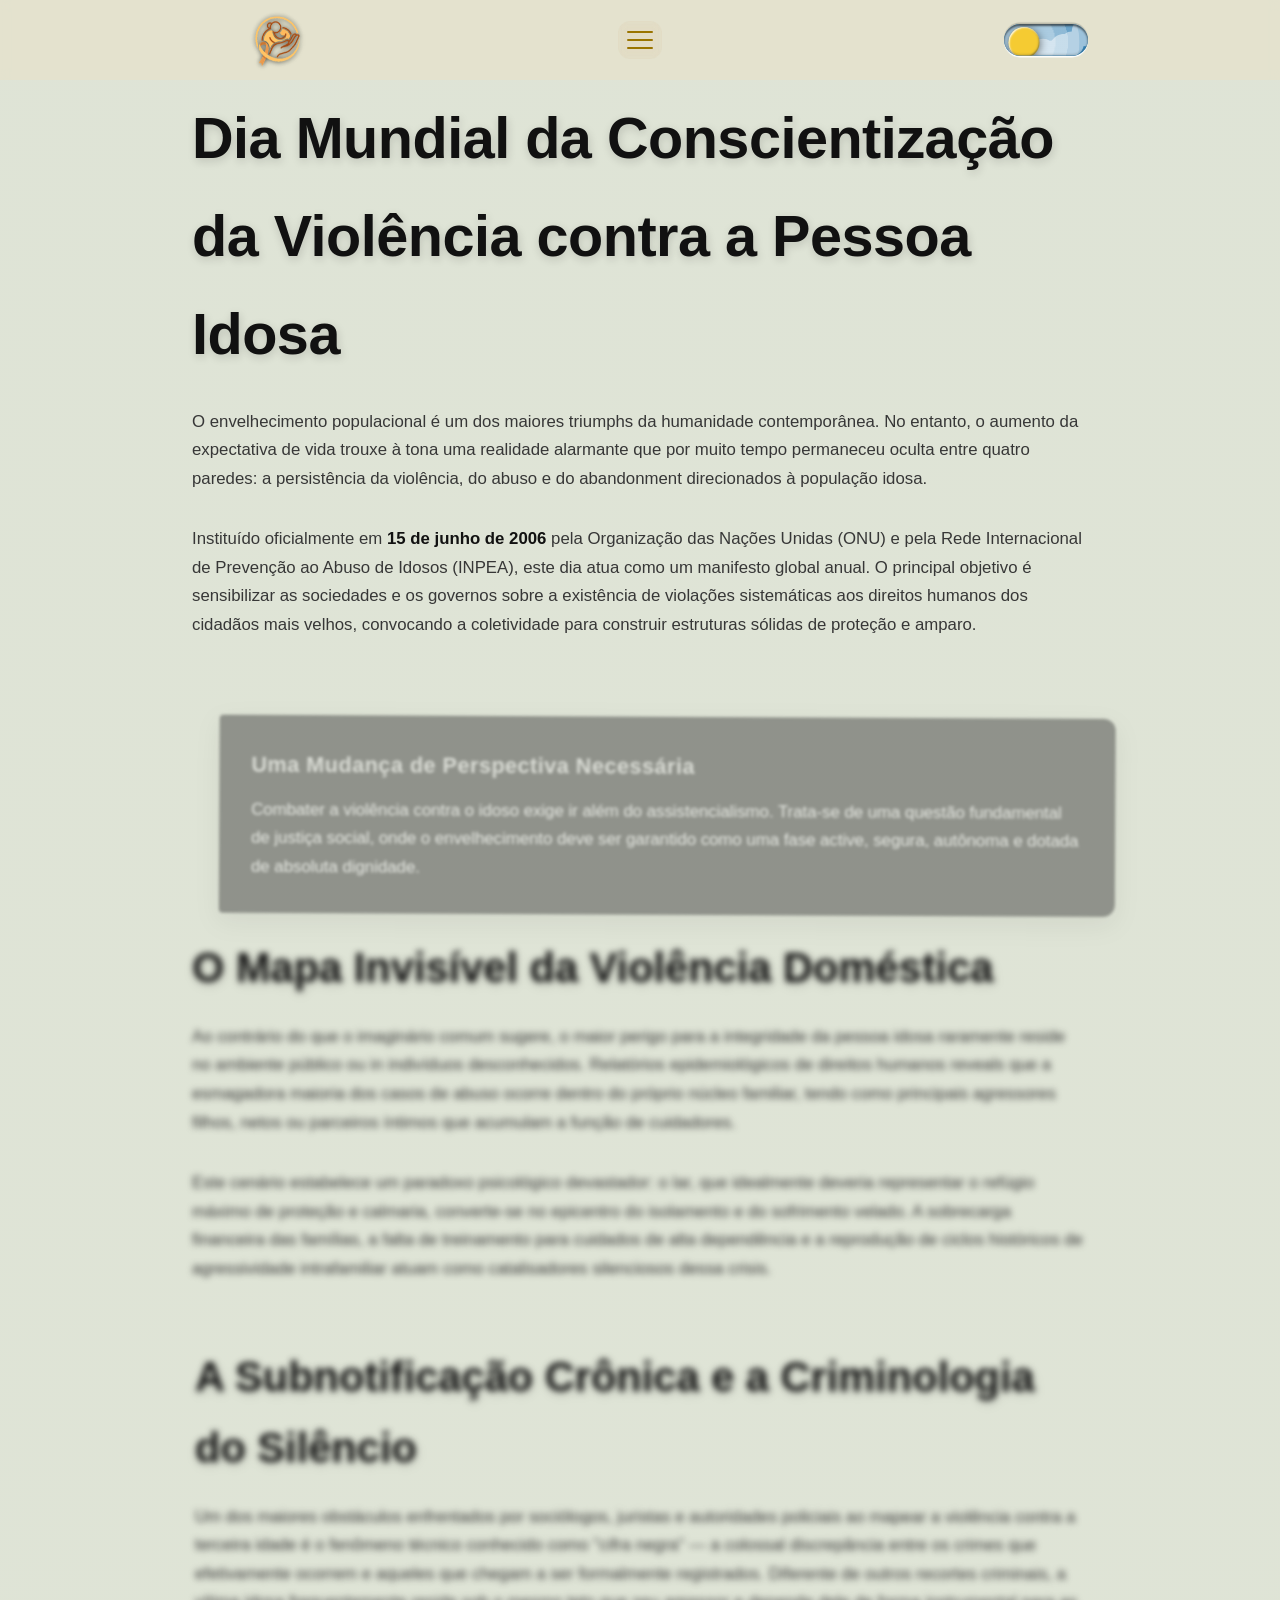
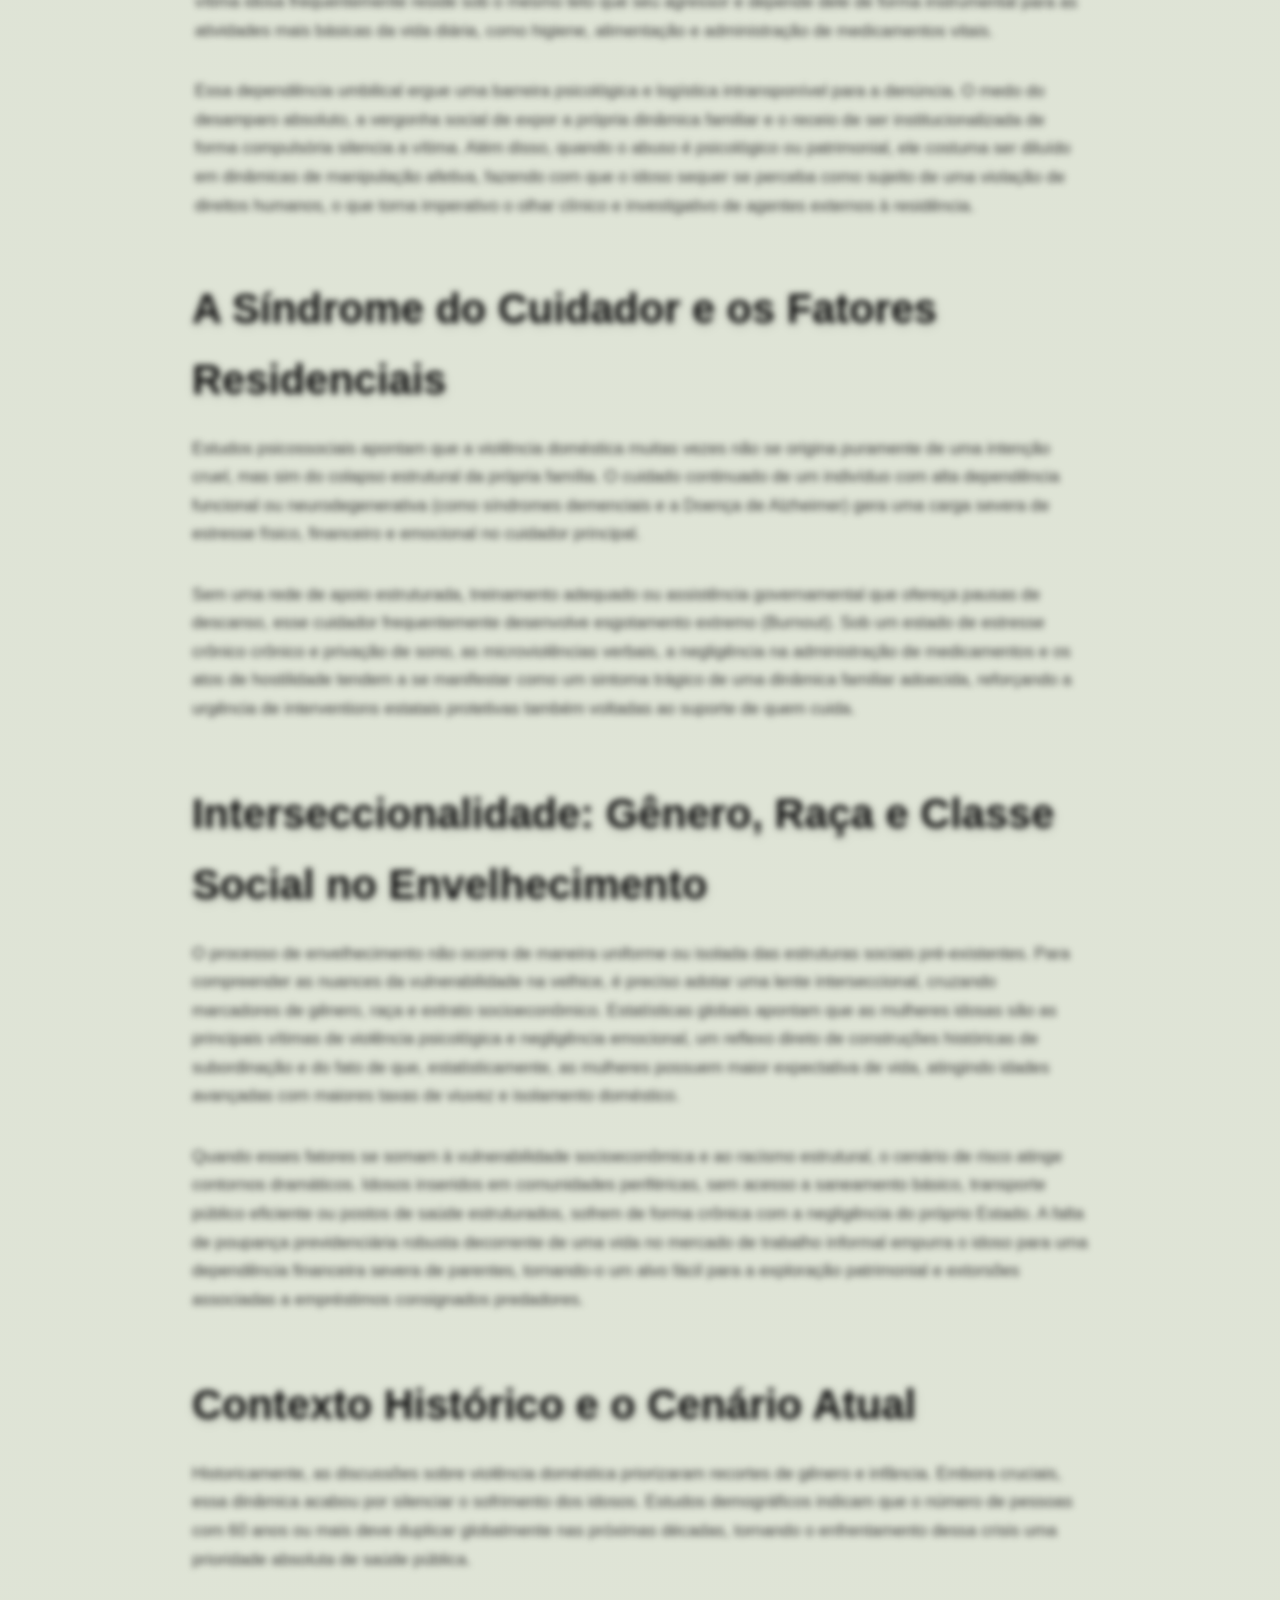
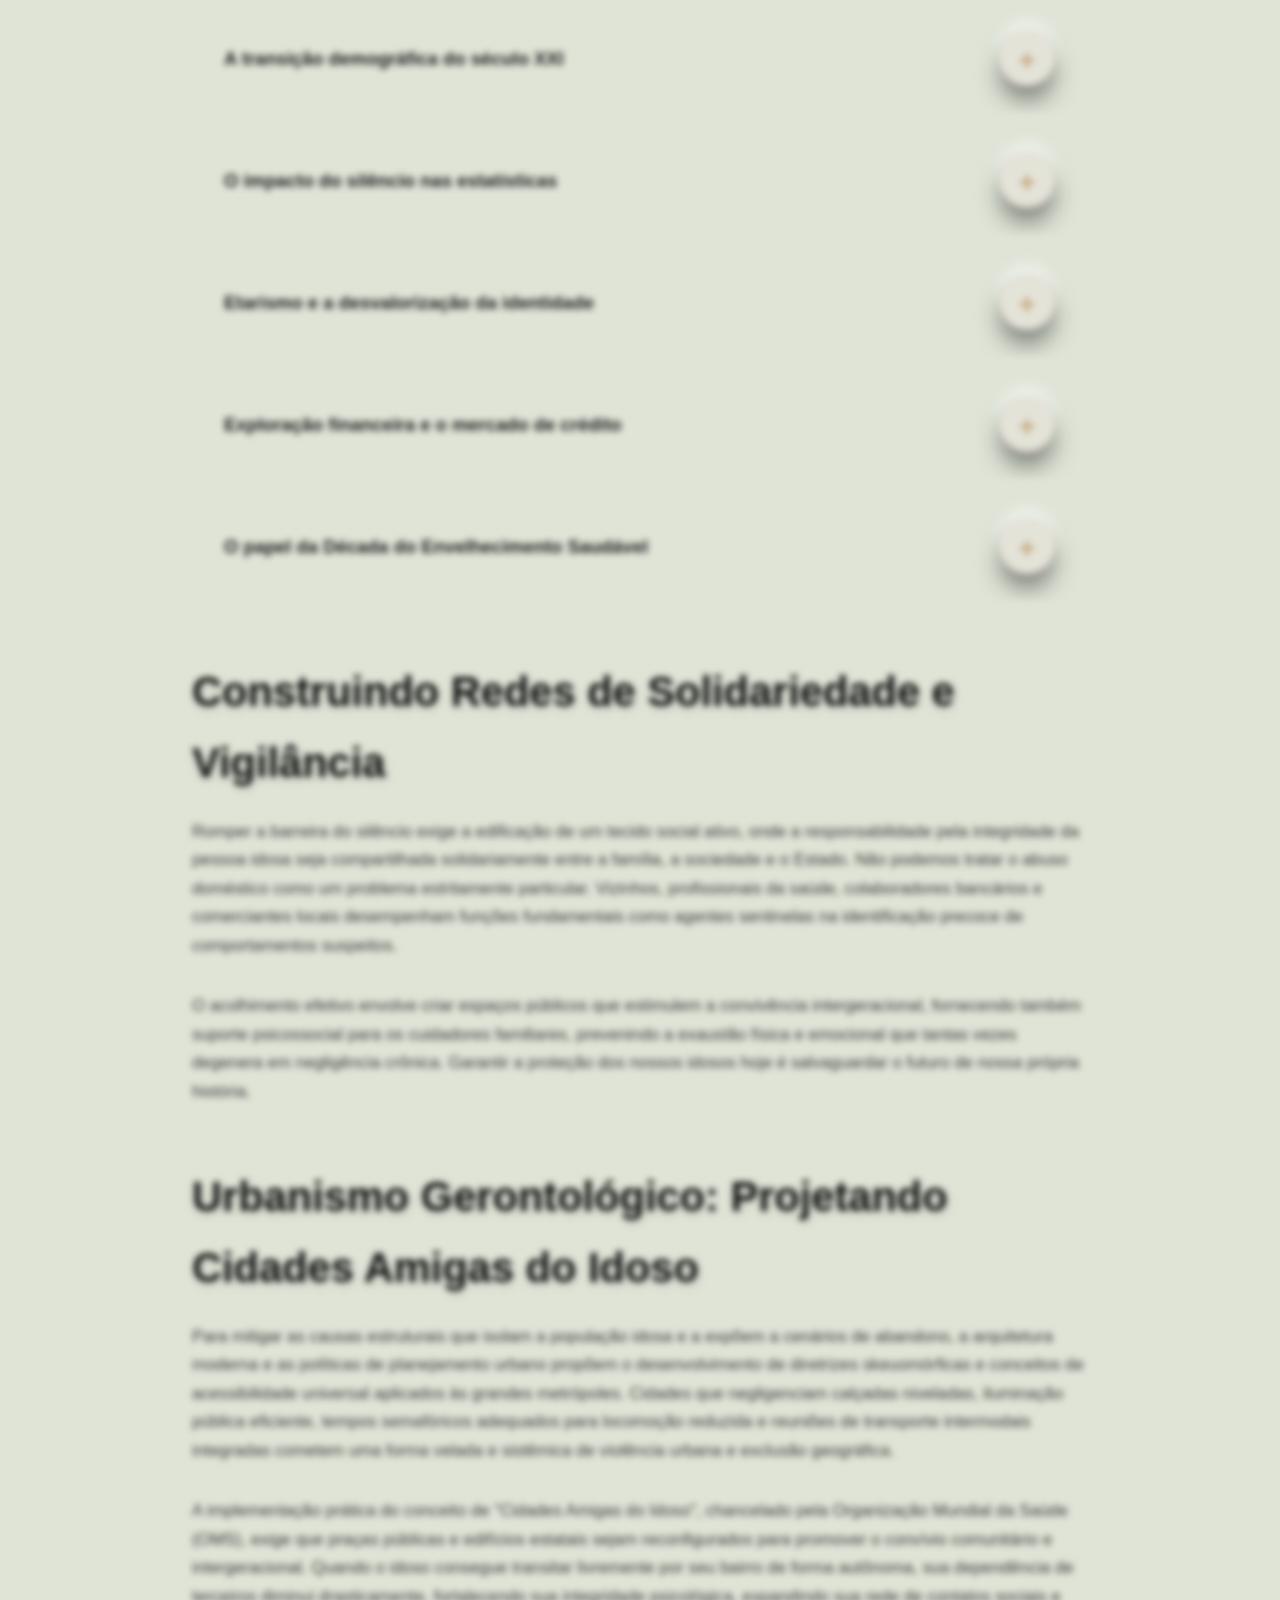
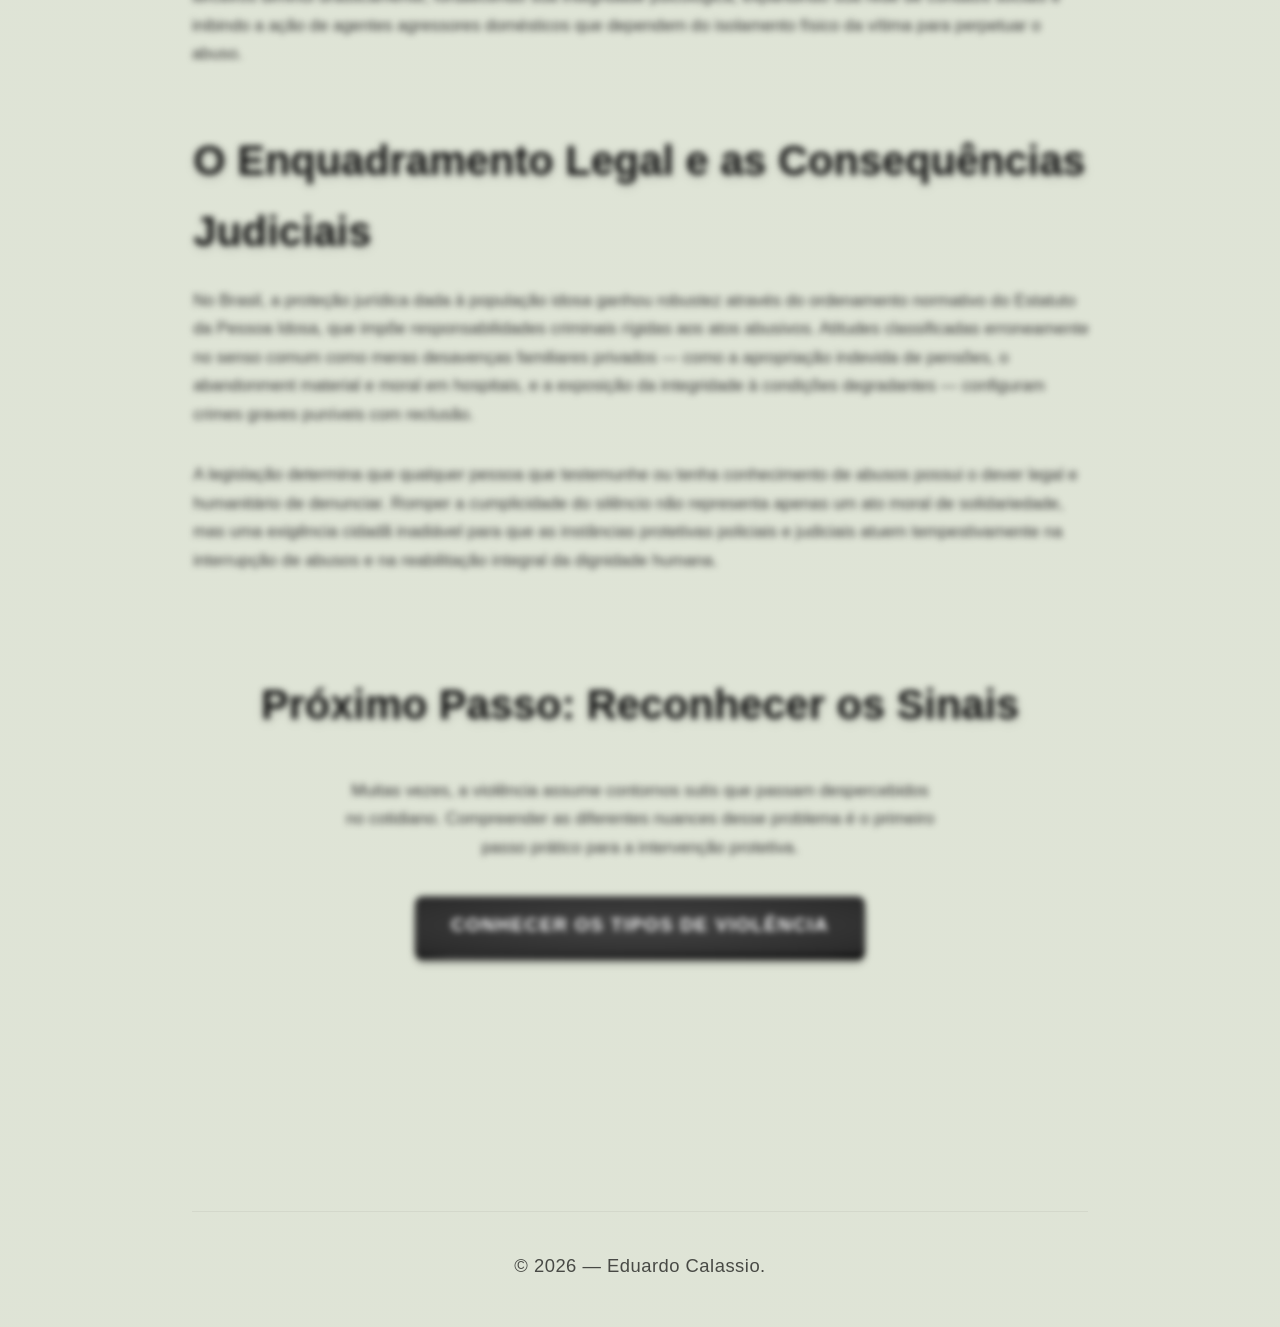
==== commit fcefe7f6: "visual effect update" ====
--- a/index.html
+++ b/index.html
@@ -27,7 +27,7 @@
         </div>
 
         <div class="nav-column right">
-            <button class="toggle theme-toggle-btn" id="theme-toggle" aria-pressed="false" title="Toggle Dark Mode">
+            <button class="toggle theme-toggle-btn" id="theme-toggle" aria-pressed="false" title="Alternar Modo Escuro">
                 <span class="toggle__content">
                     <svg aria-hidden="true" class="toggle__backdrop" xmlns="http://www.w3.org/2000/svg" fill="none" viewBox="0 0 290 228">
                         <g class="clouds">
@@ -36,84 +36,35 @@
                     </svg>
                     <span aria-hidden="true" class="pilot__container">
                         <span class="pilot-bear">
-                            <svg xmlns="http://www.w3.org/2000/svg" xmlns:xlink="http://www.w3.org/1999/xlink" fill="none" viewBox="0 0 1448 938">
-                                <mask id="a" fill="#fff"><path fill-rule="evenodd" d="M869.02 210.61c16.067-3.967 27.98-18.476 27.98-35.768C897 154.495 880.505 138 860.158 138c-14.337 0-26.761 8.19-32.85 20.146C815.313 151.674 801.586 148 787 148h-20c-14.52 0-28.19 3.641-40.146 10.059C720.749 146.15 708.351 138 694.048 138c-20.347 0-36.842 16.495-36.842 36.842 0 17.222 11.818 31.685 27.787 35.72A85.104 85.104 0 0 0 682 233v225c0 12.15 9.85 22 22 22h44c12.15 0 22-9.85 22-22v-28.69a41.072 41.072 0 0 0 14 .174V458c0 12.15 9.85 22 22 22h44c12.15 0 22-9.85 22-22v-74.797a28.992 28.992 0 0 0 6.946-5.137l44.548-44.548c11.325-11.325 11.325-29.687 0-41.012s-29.687-11.325-41.012 0L872 302.988V233a85.094 85.094 0 0 0-2.98-22.39Z" clip-rule="evenodd"/></mask>
-                                <path fill="#AF7128" fill-rule="evenodd" d="M869.02 210.61c16.067-3.967 27.98-18.476 27.98-35.768C897 154.495 880.505 138 860.158 138c-14.337 0-26.761 8.19-32.85 20.146C815.313 151.674 801.586 148 787 148h-20c-14.52 0-28.19 3.641-40.146 10.059C720.749 146.15 708.351 138 694.048 138c-20.347 0-36.842 16.495-36.842 36.842 0 17.222 11.818 31.685 27.787 35.72A85.104 85.104 0 0 0 682 233v225c0 12.15 9.85 22 22 22h44c12.15 0 22-9.85 22-22v-28.69a41.072 41.072 0 0 0 14 .174V458c0 12.15 9.85 22 22 22h44c12.15 0 22-9.85 22-22v-74.797a28.992 28.992 0 0 0 6.946-5.137l44.548-44.548c11.325-11.325 11.325-29.687 0-41.012s-29.687-11.325-41.012 0L872 302.988V233a85.094 85.094 0 0 0-2.98-22.39Z" clip-rule="evenodd"/>
-                                <path fill="#000" d="m869.02 210.61-5.789 1.577-1.614-5.929 5.965-1.473 1.438 5.825Zm-41.712-52.464 5.347 2.723-2.789 5.476-5.407-2.918 2.849-5.281Zm-100.454-.087 2.838 5.287-5.388 2.892-2.789-5.442 5.339-2.737Zm-41.861 52.503 1.47-5.817 5.928 1.498-1.61 5.899-5.788-1.58ZM770 429.31h-6v-7.218l7.097 1.319L770 429.31Zm14 .174-.95-5.925 6.95-1.114v7.039h-6Zm88-46.281h-6v-3.613l3.194-1.69 2.806 5.303Zm6.946-5.137 4.243 4.243-4.243-4.243Zm44.548-44.548-4.243-4.242 4.243 4.242Zm0-41.012 4.243-4.242-4.243 4.242Zm-41.012 0 4.242 4.243-4.242-4.243ZM872 302.988l4.243 4.243L866 317.473v-14.485h6Zm31-128.146c0 20.116-13.859 36.98-32.541 41.593l-2.877-11.65c13.45-3.321 23.418-15.476 23.418-29.943h12ZM860.158 132C883.819 132 903 151.181 903 174.842h-12C891 157.808 877.192 144 860.158 144v-12Zm-38.197 23.424C829.034 141.535 843.478 132 860.158 132v12c-11.993 0-22.399 6.845-27.503 16.869l-10.694-5.445ZM787 142c15.605 0 30.309 3.933 43.157 10.866l-5.698 10.561C813.318 157.415 800.567 154 787 154v-12Zm-20 0h20v12h-20v-12Zm-42.984 10.773C736.823 145.897 751.465 142 767 142v12c-13.506 0-26.203 3.384-37.308 9.346l-5.676-10.573ZM694.048 132c16.64 0 31.054 9.488 38.145 23.322l-10.678 5.474C716.397 150.812 706.013 144 694.048 144v-12Zm-42.842 42.842c0-23.661 19.181-42.842 42.842-42.842v12c-17.033 0-30.842 13.808-30.842 30.842h-12Zm32.317 41.537c-18.569-4.692-32.317-21.502-32.317-41.537h12c0 14.409 9.888 26.524 23.257 29.903l-2.94 11.634ZM676 233c0-8.305 1.114-16.36 3.205-24.018l11.576 3.16A79.096 79.096 0 0 0 688 233h-12Zm0 133V233h12v133h-12Zm0 45v-45h12v45h-12Zm0 47v-47h12v47h-12Zm28 28c-15.464 0-28-12.536-28-28h12c0 8.837 7.163 16 16 16v12Zm44 0h-44v-12h44v12Zm28-28c0 15.464-12.536 28-28 28v-12c8.837 0 16-7.163 16-16h12Zm0-28.69V458h-12v-28.69h12Zm1.5 6.69c-2.925 0-5.798-.27-8.597-.791l2.194-11.798a34.98 34.98 0 0 0 6.403.589v12Zm7.45-.592a47.08 47.08 0 0 1-7.45.592v-12c1.887 0 3.74-.151 5.55-.441l1.9 11.849ZM778 458v-28.516h12V458h-12Zm28 28c-15.464 0-28-12.536-28-28h12c0 8.837 7.163 16 16 16v12Zm44 0h-44v-12h44v12Zm28-28c0 15.464-12.536 28-28 28v-12c8.837 0 16-7.163 16-16h12Zm0-47v47h-12v-47h12Zm0-27.797V411h-12v-27.797h12Zm-8.806-5.303a23.032 23.032 0 0 0 5.51-4.076l8.485 8.485a35.013 35.013 0 0 1-8.382 6.197l-5.613-10.606Zm5.51-4.076 44.547-44.548 8.486 8.485-44.548 44.548-8.485-8.485Zm44.547-44.548c8.982-8.982 8.982-23.545 0-32.527l8.486-8.485c13.668 13.668 13.668 35.829 0 49.497l-8.486-8.485Zm0-32.527c-8.982-8.982-23.545-8.982-32.527 0l-8.485-8.485c13.668-13.669 35.829-13.669 49.498 0l-8.486 8.485Zm-32.527 0-10.481 10.482-8.486-8.486 10.482-10.481 8.485 8.485ZM878 233v69.988h-12V233h12Zm-3.191-23.966A91.065 91.065 0 0 1 878 233h-12c0-7.212-.965-14.189-2.769-20.813l11.578-3.153Z" transform="scale(.0033)"/></mask>
-                                <path fill="#AF7128" fill-rule="evenodd" d="M869.02 210.61c16.067-3.967 27.98-18.476 27.98-35.768C897 154.495 880.505 138 860.158 138c-14.337 0-26.761 8.19-32.85 20.146C815.313 151.674 801.586 148 787 148h-20c-14.52 0-28.19 3.641-40.146 10.059C720.749 146.15 708.351 138 694.048 138c-20.347 0-36.842 16.495-36.842 36.842 0 17.222 11.818 31.685 27.787 35.72A85.104 85.104 0 0 0 682 233v225c0 12.15 9.85 22 22 22h44c12.15 0 22-9.85 22-22v-28.69a41.072 41.072 0 0 0 14 .174V458c0 12.15 9.85 22 22 22h44c12.15 0 22-9.85 22-22v-74.797a28.992 28.992 0 0 0 6.946-5.137l44.548-44.548c11.325-11.325 11.325-29.687 0-41.012s-29.687-11.325-41.012 0L872 302.988V233a85.094 85.094 0 0 0-2.98-22.39Z" clip-rule="evenodd"/>
-                                <path fill="#000" d="m869.02 210.61-5.789 1.577-1.614-5.929 5.965-1.473 1.438 5.825Zm-41.712-52.464 5.347 2.723-2.789 5.476-5.407-2.918 2.849-5.281Zm-100.454-.087 2.838 5.287-5.388 2.892-2.789-5.442 5.339-2.737Zm-41.861 52.503 1.47-5.817 5.928 1.498-1.61 5.899-5.788-1.58ZM770 429.31h-6v-7.218l7.097 1.319L770 429.31Zm14 .174-.95-5.925 6.95-1.114v7.039h-6Zm88-46.281h-6v-3.613l3.194-1.69 2.806 5.303Zm6.946-5.137 4.243 4.243-4.243-4.243Zm44.548-44.548-4.243-4.242 4.243 4.242Zm0-41.012 4.243-4.242-4.243 4.242Zm-41.012 0 4.242 4.243-4.242-4.243ZM872 302.988l4.243 4.243L866 317.473v-14.485h6Zm31-128.146c0 20.116-13.859 36.98-32.541 41.593l-2.877-11.65c13.45-3.321 23.418-15.476 23.418-29.943h12ZM860.158 132C883.819 132 903 151.181 903 174.842h-12C891 157.808 877.192 144 860.158 144v-12Zm-38.197 23.424C829.034 141.535 843.478 132 860.158 132v12c-11.993 0-22.399 6.845-27.503 16.869l-10.694-5.445ZM787 142c15.605 0 30.309 3.933 43.157 10.866l-5.698 10.561C813.318 157.415 800.567 154 787 154v-12Zm-20 0h20v12h-20v-12Zm-42.984 10.773C736.823 145.897 751.465 142 767 142v12c-13.506 0-26.203 3.384-37.308 9.346l-5.676-10.573ZM694.048 132c16.64 0 31.054 9.488 38.145 23.322l-10.678 5.474C716.397 150.812 706.013 144 694.048 144v-12Zm-42.842 42.842c0-23.661 19.181-42.842 42.842-42.842v12c-17.033 0-30.842 13.808-30.842 30.842h-12Zm32.317 41.537c-18.569-4.692-32.317-21.502-32.317-41.537h12c0 14.409 9.888 26.524 23.257 29.903l-2.94 11.634ZM676 233c0-8.305 1.114-16.36 3.205-24.018l11.576 3.16A79.096 79.096 0 0 0 688 233h-12Zm0 133V233h12v133h-12Zm0 45v-45h12v45h-12Zm0 47v-47h12v47h-12Zm28 28c-15.464 0-28-12.536-28-28h12c0 8.837 7.163 16 16 16v12Zm44 0h-44v-12h44v12Zm28-28c0 15.464-12.536 28-28 28v-12c8.837 0 16-7.163 16-16h12Zm0-28.69V458h-12v-28.69h12Zm1.5 6.69c-2.925 0-5.798-.27-8.597-.791l2.194-11.798a34.98 34.98 0 0 0 6.403.589v12Zm7.45-.592a47.08 47.08 0 0 1-7.45.592v-12c1.887 0 3.74-.151 5.55-.441l1.9 11.849ZM778 458v-28.516h12V458h-12Zm28 28c-15.464 0-28-12.536-28-28h12c0 8.837 7.163 16 16 16v12Zm44 0h-44v-12h44v12Zm28-28c0 15.464-12.536 28-28 28v-12c8.837 0 16-7.163 16-16h12Zm0-47v47h-12v-47h12Zm0-27.797V411h-12v-27.797h12Zm-8.806-5.303a23.032 23.032 0 0 0 5.51-4.076l8.485 8.485a35.013 35.013 0 0 1-8.382 6.197l-5.613-10.606Zm5.51-4.076 44.547-44.548 8.486 8.485-44.548 44.548-8.485-8.485Zm44.547-44.548c8.982-8.982 8.982-23.545 0-32.527l8.486-8.485c13.668 13.668 13.668 35.829 0 49.497l-8.486-8.485Zm0-32.527c-8.982-8.982-23.545-8.982-32.527 0l-8.485-8.485c13.668-13.669 35.829-13.669 49.498 0l-8.486 8.485Zm-32.527 0-10.481 10.482-8.486-8.486 10.482-10.481 8.485 8.485ZM878 233v69.988h-12V233h12Zm-3.191-23.966A91.065 91.065 0 0 1 878 233h-12c0-7.212-.965-14.189-2.769-20.813l11.578-3.153Z" mask="url(#a)"/>
-                                <path fill="#FF1E1E" d="M821.678 205.665h-88.371v13.25h88.371z"/>
-                                <path fill="#000" fill-rule="evenodd" d="M709.7 164.481c-17.939 14.394-28.018 37.148-28.018 57.504h61.648c.087-13.669 11.194-24.723 24.883-24.723h18.56c13.689 0 24.796 11.054 24.883 24.723H873c0-20.356-10.078-43.11-28.018-57.504C827.043 150.086 802.711 142 777.341 142c-25.37 0-49.701 8.086-67.641 22.481Z" clip-rule="evenodd"/>
-                                <path fill="url(#b)" fill-opacity=".4" fill-rule="evenodd" d="M709.7 164.481c-17.939 14.394-28.018 37.148-28.018 57.504h61.648c.087-13.669 11.194-24.723 24.883-24.723h18.56c13.689 0 24.796 11.054 24.883 24.723H873c0-20.356-10.078-43.11-28.018-57.504C827.043 150.086 802.711 142 777.341 142c-25.37 0-49.701 8.086-67.641 22.481Z" clip-rule="evenodd"/>
-                                <circle cx="8.079" cy="8.079" r="8.079" fill="#000" transform="matrix(-1 0 0 1 730.414 240)"/>
-                                <circle cx="8.079" cy="8.079" r="8.079" fill="#000" transform="matrix(-1 0 0 1 839 240)"/>
+                            <svg xmlns="http://www.w3.org/2000/svg" fill="none" viewBox="0 0 1448 938">
+                                <path fill="#AF7128" d="M869.02 210.61c16.067-3.967 27.98-18.476 27.98-35.768C897 154.495 880.505 138 860.158 138c-14.337 0-26.761 8.19-32.85 20.146C815.313 151.674 801.586 148 787 148h-20c-14.52 0-28.19 3.641-40.146 10.059C720.749 146.15 708.351 138 694.048 138c-20.347 0-36.842 16.495-36.842 36.842 0 17.222 11.818 31.685 27.787 35.72A85.104 85.104 0 0 0 682 233v225c0 12.15 9.85 22 22 22h44c12.15 0 22-9.85 22-22v-28.69a41.072 41.072 0 0 0 14 .174V458c0 12.15 9.85 22 22 22h44c12.15 0 22-9.85 22-22v-74.797a28.992 28.992 0 0 0 6.946-5.137l44.548-44.548c11.325-11.325 11.325-29.687 0-41.012s-29.687-11.325-41.012 0L872 302.988V233a85.094 85.094 0 0 0-2.98-22.39Z"/>
+                                <circle cx="730" cy="240" r="8" fill="#000"/>
+                                <circle cx="839" cy="240" r="8" fill="#000"/>
                                 <path fill="#000" d="M755.835 262.683c0 8.21 9.868 17.451 20.845 17.451 10.977 0 20.845-9.241 20.845-17.451s-9.868-12.281-20.845-12.281c-10.977 0-20.845 4.071-20.845 12.281Z"/>
-                                <path stroke="#000" stroke-linecap="round" stroke-width="6" d="M738 464v12m-24-12v12m127-12v12m-24-12v12"/>
-                                <path fill="#707070" stroke="#000" stroke-width="6" d="M687 370v16h183v-16zm0-54v16h183v-16z"/>
-                                <path fill="#D9D9D9" stroke="#000" stroke-width="6" d="M795 370h-28v16h28zm76-69h-16v95h16zm-172 0h-16v95h16z"/>
-                                <rect width="74.266" height="52" x="-3" y="3" fill="#AF7128" stroke="#000" stroke-width="6" rx="26" transform="matrix(-1 0 0 1 732 316)"/>
-                                <path fill="#000" d="M722 354a3 3 0 1 1 0-6v6Zm12 0h-12v-6h12v6Zm-12-12a3 3 0 1 1 0-6v6Zm12 0h-12v-6h12v6Z"/>
-                                <path fill="#494949" d="m323.749 728.949 12.392-12.694 157.087 153.35-12.392 12.694z"/>
-                                <path fill="#494949" d="m468.695 876.651-11.898-13.158 162.83-147.237 11.899 13.158z"/>
-                                <path fill="#6FB7D6" fill-opacity=".53" d="M415 372.657 643.398 213v159.657H415Z"/>
-                                <path fill="url(#c)" fill-opacity=".4" d="M415 372.657 643.398 213v159.657H415Z"/>
-                                <path fill="#000" d="M59.871 212.892H95.35v656.367H59.871z"/>
-                                <path fill="#000" d="M106.438 523.336v35.479H59.871v-35.479z"/>
-                                <path fill="#FE1616" d="M59.871 212.892H95.35v35.479H59.871zm0 620.888H95.35v35.479H59.871z"/>
-                                <ellipse cx="59.871" cy="539.966" fill="url(#d)" rx="59.871" ry="38.806"/>
-                                <path fill="#5B5B5B" d="M106.438 441.29h53.219v199.571h-53.219z"/>
-                                <path fill="#D9D9D9" fill-rule="evenodd" d="M1359.3 372.549H159.657v337.053H949.06l410.24-236.853v-100.2Z" clip-rule="evenodd"/>
-                                <path fill="url(#e)" fill-opacity=".4" fill-rule="evenodd" d="M1359.3 372.549H159.657v337.053H949.06l410.24-236.853v-100.2Z" clip-rule="evenodd"/>
-                                <path fill="url(#f)" d="M281.617 408.028h263.877v263.877H281.617z"/>
-                                <path fill="#FF0B0B" d="M192.919 709.602h443.492V798.3H192.919z"/>
-                                <path fill="url(#g)" fill-opacity=".3" d="M192.919 709.602h443.492V798.3H192.919z"/>
-                                <path fill="#FF0B0B" d="M192.919.016h443.492v88.698H192.919z"/>
-                                <path fill="url(#h)" fill-opacity=".28" d="M192.919.016h443.492v88.698H192.919z"/>
-                                <path fill="#FF0B0B" d="M1175.25 396.941h221.746v44.349H1175.25z"/>
-                                <path fill="url(#i)" fill-opacity=".2" d="M1175.25 396.941h221.746v44.349H1175.25z"/>
-                                <path fill="#F20000" d="M1301.65 212.892H1448l-90.92 159.657h-148.57l93.14-159.657Z"/>
-                                <path fill="url(#j)" fill-opacity=".2" d="M1301.65 212.892H1448l-90.92 159.657h-148.57l93.14-159.657Z"/>
-                                <circle cx="476.754" cy="869.259" r="68.741" fill="url(#k)"/>
-                                <path fill="#494949" d="M223.963 88.714h33.262v620.888h-33.262zm345.923 0h33.262v620.888h-33.262z"/>
-                                <defs>
-                                    <linearGradient id="b" x1="682" x2="860" y1="205" y2="182" gradientUnits="userSpaceOnUse"><stop stop-color="#fff"/><stop offset=".375" stop-color="#fff" stop-opacity="0"/></linearGradient>
-                                    <linearGradient id="c" x1="444" x2="643" y1="325" y2="321" gradientUnits="userSpaceOnUse"><stop stop-color="#fff"/><stop offset=".443" stop-color="#fff" stop-opacity="0"/></linearGradient>
-                                    <linearGradient id="d" x1="0" x2="119.743" y1="541.075" y2="541.075" gradientUnits="userSpaceOnUse"><stop offset=".25" stop-color="#FF2626"/><stop offset=".25"/></linearGradient>
-                                    <linearGradient id="e" x1="1232" x2="160" y1="521" y2="521" gradientUnits="userSpaceOnUse"><stop/><stop offset="1" stop-opacity="0"/></linearGradient>
-                                    <linearGradient id="g" x1="626" x2="208" y1="754" y2="754" gradientUnits="userSpaceOnUse"><stop/><stop offset="1" stop-opacity="0"/></linearGradient>
-                                    <linearGradient id="h" x1="636" x2="193" y1="44" y2="44" gradientUnits="userSpaceOnUse"><stop/><stop offset="1" stop-opacity="0"/></linearGradient>
-                                    <linearGradient id="i" x1="1380" x2="1028" y1="419" y2="419" gradientUnits="userSpaceOnUse"><stop/><stop offset="1" stop-opacity="0"/></linearGradient>
-                                    <linearGradient id="j" x1="1362" x2="1156" y1="273" y2="279" gradientUnits="userSpaceOnUse"><stop/><stop offset="1" stop-opacity="0"/></linearGradient>
-                                    <radialGradient id="k" cx="0" cy="0" r="1" gradientTransform="rotate(90 -196.253 673.007) scale(68.7412)" gradientUnits="userSpaceOnUse"><stop offset=".51" stop-color="#fff"/><stop offset=".51"/></radialGradient>
-                                    <pattern id="f" width="1" height="1" patternContentUnits="objectBoundingBox"><use xlink:href="#l" transform="scale(.0033)"/></pattern>
-                                    <image xlink:href="[data-uri]" id="l" width="300" height="300"/></defs>
-                    </svg>
+                            </svg>
+                        </span>
+                    </span>
+                    <span aria-hidden="true" class="toggle__indicator-wrapper">
+                        <span class="toggle__indicator">
+                            <span class="toggle__star">
+                                <span class="sun">
+                                    <span class="moon">
+                                        <span class="moon__crater"></span>
+                                        <span class="moon__crater"></span>
+                                        <span class="moon__crater"></span>
+                                    </span>
+                                </span>
+                            </span>
+                        </span>
+                    </span>
                 </span>
                 <span class="astrobear__container">
                     <span class="astrobear">
                         <svg aria-hidden="true" xmlns="http://www.w3.org/2000/svg" fill="none" viewBox="0 0 316 432">
-                            <circle cx="158" cy="143" r="140" fill="#444" /><circle cx="158" cy="143" r="140" fill="url(#aa)" fill-opacity=".2" /><circle cx="158" cy="143" r="140" stroke="#000" stroke-width="6" />
-                            <path fill="#AF7128" fill-rule="evenodd" d="M65.98 159.61C49.913 155.643 38 141.134 38 123.842 38 103.495 54.495 87 74.842 87c14.337 0 26.761 8.19 32.85 20.146C119.687 100.674 133.414 97 148 97h20c14.52 0 28.19 3.641 40.146 10.059C214.251 95.15 226.65 87 240.952 87c20.347 0 36.842 16.495 36.842 36.842 0 17.222-11.818 31.685-27.787 35.72A85.104 85.104 0 0 1 253 182v66.56l10.054-10.054c11.325-11.325 29.687-11.325 41.012 0s11.325 29.687 0 41.012l-44.548 44.548a29.004 29.004 0 0 1-6.518 4.906V407c0 12.15-9.85 22-22 22h-44c-12.15 0-22-9.85-22-22v-28.69a41.072 41.072 0 0 1-14 .174V407c0 12.15-9.85 22-22 22H85c-12.15 0-22-9.85-22-22v-77.797a28.99 28.99 0 0 1-6.946-5.137l-44.548-44.548c-11.325-11.325-11.325-29.687 0-41.012 11.326-11.325 29.687-11.325 41.013 0L63 248.988V182a85.106 85.106 0 0 1 2.98-22.39Z" clip-rule="evenodd" />
-                            <path fill="#000" d="m65.98 159.61 2.894.789a3.002 3.002 0 0 0-2.175-3.701l-.72 2.912Zm41.712-52.464-2.673 1.362a3 3 0 0 0 4.098 1.279l-1.425-2.641Zm100.454-.087-1.419 2.643a3 3 0 0 0 4.089-1.274l-2.67-1.369Zm41.861 52.503-.735-2.908a2.997 2.997 0 0 0-2.159 3.698l2.894-.79ZM253 248.56h-3a3 3 0 0 0 5.121 2.121L253 248.56Zm10.054-10.054-2.121-2.121 2.121 2.121Zm41.012 0-2.121 2.122 2.121-2.122Zm0 41.012 2.121 2.122-2.121-2.122ZM253 328.972l-1.448-2.627a3 3 0 0 0-1.552 2.627h3Zm-88 49.338h3a3 3 0 0 0-3.548-2.949l.548 2.949Zm-14 .174.475-2.963a3 3 0 0 0-3.475 2.963h3Zm-88-49.281h3a3 3 0 0 0-1.597-2.651L63 329.203Zm-6.946-5.137-2.121 2.121 2.121-2.121Zm-44.548-44.548-2.121 2.122 2.121-2.122Zm0-41.012 2.122 2.122-2.122-2.122Zm41.013 0-2.122 2.122 2.122-2.122ZM63 248.988l-2.121 2.121A2.999 2.999 0 0 0 66 248.988h-3ZM35 123.842c0 18.704 12.886 34.391 30.26 38.681l1.439-5.825C51.941 153.054 41 139.721 41 123.842h-6ZM74.842 84C52.838 84 35 101.838 35 123.842h6C41 105.151 56.151 90 74.842 90v-6Zm35.524 21.785C103.785 92.862 90.351 84 74.842 84v6c13.165 0 24.58 7.517 30.177 18.508l5.347-2.723ZM148 94c-15.095 0-29.311 3.803-41.733 10.506l2.85 5.281C120.685 103.544 133.924 100 148 100v-6Zm20 0h-20v6h20v-6Zm41.565 10.416C197.183 97.769 183.027 94 168 94v6c14.013 0 27.196 3.512 38.727 9.702l2.838-5.286ZM240.952 84c-15.471 0-28.878 8.82-35.476 21.691l5.34 2.737C216.427 97.481 227.819 90 240.952 90v-6Zm39.842 39.842c0-22.004-17.838-39.842-39.842-39.842v6c18.69 0 33.842 15.151 33.842 33.842h6Zm-30.052 38.629c17.269-4.364 30.052-20 30.052-38.629h-6c0 15.816-10.853 29.104-25.522 32.812l1.47 5.817ZM256 182a88.09 88.09 0 0 0-3.099-23.228l-5.788 1.58A82.082 82.082 0 0 1 250 182h6Zm0 66.56V182h-6v66.56h6Zm-.879 2.121 10.054-10.053-4.242-4.243-10.054 10.054 4.242 4.242Zm10.054-10.053c10.154-10.154 26.616-10.154 36.77 0l4.242-4.243c-12.496-12.497-32.758-12.497-45.254 0l4.242 4.243Zm36.77 0c10.153 10.153 10.153 26.615 0 36.769l4.242 4.243c12.497-12.497 12.497-32.758 0-45.255l-4.242 4.243Zm0 36.769-44.548 44.548 4.243 4.242 44.547-44.547-4.242-4.243Zm-44.548 44.548a26.013 26.013 0 0 1-5.845 4.4l2.896 5.255a32.006 32.006 0 0 0 7.192-5.413l-4.243-4.242ZM256 360v-31.028h-6V360h6Zm0 47v-47h-6v47h6Zm-25 25c13.807 0 25-11.193 25-25h-6c0 10.493-8.506 19-19 19v6Zm-44 0h44v-6h-44v6Zm-25-25c0 13.807 11.193 25 25 25v-6c-10.493 0-19-8.507-19-19h-6Zm0-28.69V407h6v-28.69h-6Zm-4.5 3.69c2.74 0 5.429-.253 8.048-.74l-1.096-5.899c-2.261.42-4.583.639-6.952.639v6Zm-6.975-.554c2.279.365 4.608.554 6.975.554v-6c-2.047 0-4.058-.163-6.025-.479l-.95 5.925ZM154 407v-28.516h-6V407h6Zm-25 25c13.807 0 25-11.193 25-25h-6c0 10.493-8.506 19-19 19v6Zm-44 0h44v-6H85v6Zm-25-25c0 13.807 11.193 25 25 25v-6c-10.493 0-19-8.507-19-19h-6Zm0-47v47h6v-47h-6Zm0-30.797V360h6v-30.797h-6Zm-6.067-3.016a32.008 32.008 0 0 0 7.664 5.668l2.806-5.303a26.002 26.002 0 0 1-6.228-4.607l-4.242 4.242ZM9.385 281.64l44.548 44.547 4.242-4.242-44.547-44.548-4.243 4.243Zm0-45.255c-12.497 12.497-12.497 32.758 0 45.255l4.243-4.243c-10.154-10.154-10.154-26.616 0-36.769l-4.243-4.243Zm45.255 0c-12.497-12.497-32.758-12.497-45.255 0l4.243 4.243c10.153-10.154 26.616-10.154 36.77 0l4.242-4.243Zm10.481 10.481L54.64 236.385l-4.243 4.243 10.482 10.481 4.242-4.243ZM60.001 182v66.988h6V182h-6Zm3.084-23.178A88.1 88.1 0 0 0 60 182h6c0-7.48 1.001-14.722 2.874-21.601l-5.789-1.577Z" />
-                            <path fill="#fff" fill-rule="evenodd" d="M267.721 234.712C241.49 266.061 202.073 286 158 286c-43.749 0-82.91-19.647-109.141-50.598-11.328-8.104-27.18-7.069-37.353 3.104-11.325 11.325-11.325 29.687 0 41.012l44.548 44.548A28.99 28.99 0 0 0 63 329.203V407c0 12.15 9.85 22 22 22h44c12.15 0 22-9.85 22-22v-28.517c2.123.341 4.293.517 6.5.517 2.555 0 5.06-.236 7.5-.69V407c0 12.15 9.85 22 22 22h44c12.15 0 22-9.85 22-22V328.972a29.004 29.004 0 0 0 6.518-4.906l44.548-44.548c11.325-11.325 11.325-29.687 0-41.012-9.875-9.875-25.099-11.139-36.345-3.794Z" clip-rule="evenodd" />
-                            <path fill="url(#bb)" fill-opacity=".5" fill-rule="evenodd" d="M267.721 234.712C241.49 266.061 202.073 286 158 286c-43.749 0-82.91-19.647-109.141-50.598-11.328-8.104-27.18-7.069-37.353 3.104-11.325 11.325-11.325 29.687 0 41.012l44.548 44.548A28.99 28.99 0 0 0 63 329.203V407c0 12.15 9.85 22 22 22h44c12.15 0 22-9.85 22-22v-28.517c2.123.341 4.293.517 6.5.517 2.555 0 5.06-.236 7.5-.69V407c0 12.15 9.85 22 22 22h44c12.15 0 22-9.85 22-22V328.972a29.004 29.004 0 0 0 6.518-4.906l44.548-44.548c11.325-11.325 11.325-29.687 0-41.012-9.875-9.875-25.099-11.139-36.345-3.794Z" clip-rule="evenodd" />
-                            <path fill="#000" d="m267.721 234.712-1.64-2.511c-.248.162-.47.359-.66.586l2.3 1.925Zm-218.862.69 2.289-1.94a3.026 3.026 0 0 0-.544-.5l-1.745 2.44Zm-37.353 3.104 2.122 2.121-2.122-2.121Zm0 41.012-2.121 2.122 2.121-2.122Zm44.548 44.548-2.121 2.121 2.121-2.121ZM63 329.203h3a2.999 2.999 0 0 0-1.597-2.651L63 329.203Zm88 49.28.475-2.962a3 3 0 0 0-3.475 2.962h3Zm14-.173h3a3 3 0 0 0-3.548-2.949l.548 2.949Zm88-49.338-1.448-2.627a3 3 0 0 0-1.552 2.627h3Zm51.066-49.454 2.121 2.122-2.121-2.122Zm0-41.012-2.121 2.121 2.121-2.121Zm-38.645-5.719C239.735 263.484 201.148 283 158 283v6c44.999 0 85.245-20.361 112.022-52.362l-4.601-3.851ZM158 283c-42.831 0-81.167-19.23-106.852-49.538l-4.578 3.879C73.347 268.937 113.332 289 158 289v-6ZM13.628 240.627c9.118-9.118 23.331-10.049 33.486-2.785l3.49-4.88c-12.502-8.944-29.991-7.805-41.219 3.423l4.243 4.242Zm0 36.77c-10.154-10.154-10.154-26.616 0-36.77l-4.243-4.242c-12.497 12.497-12.497 32.758 0 45.255l4.243-4.243Zm44.547 44.548-44.547-44.548-4.243 4.242 44.548 44.547 4.242-4.242Zm6.228 4.607a26.002 26.002 0 0 1-6.228-4.607l-4.242 4.242a32.008 32.008 0 0 0 7.664 5.668l2.806-5.303ZM66 360v-30.797h-6V360h6Zm0 47v-47h-6v47h6Zm19 19c-10.493 0-19-8.507-19-19h-6c0 13.807 11.193 25 25 25v-6Zm44 0H85v6h44v-6Zm19-19c0 10.493-8.506 19-19 19v6c13.807 0 25-11.193 25-25h-6Zm0-28.517V407h6v-28.517h-6Zm9.5-2.483c-2.047 0-4.058-.163-6.025-.479l-.95 5.925c2.279.365 4.608.554 6.975.554v-6Zm6.952-.639c-2.261.42-4.583.639-6.952.639v6c2.74 0 5.429-.253 8.048-.74l-1.096-5.899ZM168 407v-28.69h-6V407h6Zm19 19c-10.493 0-19-8.507-19-19h-6c0 13.807 11.193 25 25 25v-6Zm44 0h-44v6h44v-6Zm19-19c0 10.493-8.506 19-19 19v6c13.807 0 25-11.193 25-25h-6Zm0-47v47h6v-47h-6Zm0-31.028V360h6v-31.028h-6Zm7.397-7.027a26.043 26.043 0 0 1-5.845 4.4l2.896 5.255a32.036 32.036 0 0 0 7.192-5.413l-4.243-4.242Zm44.548-44.548-44.548 44.548 4.243 4.242 44.547-44.547-4.242-4.243Zm0-36.77c10.153 10.154 10.153 26.616 0 36.77l4.242 4.243c12.497-12.497 12.497-32.758 0-45.255l-4.242 4.242Zm-32.583-3.403c10.081-6.585 23.732-5.447 32.583 3.403l4.242-4.242c-10.898-10.899-27.697-12.29-40.106-4.184l3.281 5.023Z" />
-                            <path fill="#000" d="M292.654 245.606a3 3 0 1 1-4.243-4.242l4.243 4.242Zm8.485-8.485-8.485 8.485-4.243-4.242 8.485-8.486 4.243 4.243ZM301.208 254.161a3 3 0 1 1-4.242-4.243l4.242 4.243Zm8.486-8.485-8.486 8.485-4.242-4.243 8.485-8.485 4.243 4.243ZM21.919 246.606a3 3 0 1 0 4.242-4.242l-4.242 4.242Zm-8.486-8.485 8.486 8.485 4.242-4.242-8.485-8.486-4.243 4.243ZM13.364 255.161a3 3 0 1 0 4.243-4.243l-4.243 4.243Zm-8.485-8.485 8.485 8.485 4.243-4.243-8.486-8.485-4.242 4.243Z" />
-                            <path fill="#FF1E1E" d="M113.322 154.665h88.371v13.25h-88.371z" />
-                            <path fill="#000" fill-rule="evenodd" d="M225.3 113.481c17.939 14.394 28.018 37.148 28.018 57.504H191.67c-.087-13.669-11.194-24.723-24.883-24.723h-18.56c-13.689 0-24.796 11.054-24.883 24.723H62c0-20.356 10.078-43.11 28.018-57.504C107.957 99.087 132.289 91 157.659 91c25.37 0 49.701 8.087 67.641 22.481Z" clip-rule="evenodd" />
-                            <circle cx="212.665" cy="197.079" r="8.079" fill="#000" /><circle cx="104.079" cy="197.079" r="8.079" fill="#000" />
+                            <circle cx="158" cy="143" r="140" fill="#444" stroke="#000" stroke-width="6" />
+                            <path fill="#AF7128" d="M65.98 159.61C49.913 155.643 38 141.134 38 123.842 38 103.495 54.495 87 74.842 87c14.337 0 26.761 8.19 32.85 20.146C119.687 100.674 133.414 97 148 97h20c14.52 0 28.19 3.641 40.146 10.059C214.251 95.15 226.65 87 240.952 87c20.347 0 36.842 16.495 36.842 36.842 0 17.222-11.818 31.685-27.787 35.72A85.104 85.104 0 0 1 253 182v66.56l10.054-10.054c11.325-11.325 29.687-11.325 41.012 0s11.325 29.687 0 41.012l-44.548 44.548a29.004 29.004 0 0 1-6.518 4.906V407c0 12.15-9.85 22-22 22h-44c-12.15 0-22-9.85-22-22v-28.69a41.072 41.072 0 0 1-14 .174V407c0 12.15-9.85 22-22 22H85c-12.15 0-22-9.85-22-22v-77.797a28.99 28.99 0 0 1-6.946-5.137l-44.548-44.548c-11.325-11.325-11.325-29.687 0-41.012 11.326-11.325 29.687-11.325 41.013 0L63 248.988V182a85.106 85.106 0 0 1 2.98-22.39Z" />
+                            <circle cx="212" cy="197" r="8" fill="#000" /><circle cx="104" cy="197" r="8" fill="#000" />
                             <path fill="#000" d="M179.165 211.683c0 8.21-9.868 17.451-20.845 17.451-10.977 0-20.845-9.241-20.845-17.451 0-8.211 9.868-12.281 20.845-12.281 10.977 0 20.845 4.07 20.845 12.281Z" />
-                            <path stroke="#000" stroke-linecap="round" stroke-width="6" d="M198 417v12M222 417v12M95 417v12M119 417v12" />
-                            <circle cx="158" cy="143" r="140" fill="url(#cc)" stroke="#000" stroke-width="6" />
-                            <g clip-path="url(#dd)"><path fill="#F5D949" stroke="#000" stroke-width="6" d="m217.543 305.943.704 1.692 1.826.146 12.818 1.027h.001a.17.17 0 0 1 .059.011l.002.001a.147.147 0 0 1 .037.065.15.15 0 0 1 .008.075l-.001.002c0 .001-.01.017-.041.044h-.001l-9.765 8.365-1.391 1.192.425 1.782 2.981 12.506h.001c.009.04.008.058.008.06l-.001.002a.148.148 0 0 1-.05.056.146.146 0 0 1-.069.031h-.002c-.002-.001-.02-.005-.054-.026l-10.974-6.702-1.564-.955-1.564.955-10.974 6.702a.177.177 0 0 1-.053.025l-.002.001c-.004-.001-.032-.005-.069-.032a.146.146 0 0 1-.051-.056l-.001-.002s-.001-.018.008-.058l.001-.001 2.981-12.506.425-1.782-1.391-1.192-9.765-8.365h-.001c-.031-.027-.04-.043-.041-.044l-.001-.002a.15.15 0 0 1 .008-.075.147.147 0 0 1 .037-.065l.002-.001a.17.17 0 0 1 .059-.011h.001l12.818-1.027 1.826-.146.704-1.692 4.938-11.875a.161.161 0 0 1 .028-.051l.001-.001a.146.146 0 0 1 .076-.016c.047 0 .072.013.076.016l.001.001c.001 0 .012.013.028.051l4.938 11.875Z" /></g>
-                            <path stroke="#000" stroke-linecap="round" stroke-width="16" d="M56.884 247.116A143.01 143.01 0 0 0 158 289a143.002 143.002 0 0 0 101.116-41.884" />
-                            <path stroke="#000" stroke-width="6" d="M65.035 404s25.382-6.618 41.965-6.5c17.059.121 43.035 7.5 43.035 7.5M164.012 403.977s25.961-5.606 42.932-5.472C224.402 398.642 251 405 251 405M25 290l7.769-4.072a57.001 57.001 0 0 0 25.067-26.121L62 251M254.363 252l3.867 7.873a57.002 57.002 0 0 0 25.452 25.746l8.694 4.394" />
-                            <defs>
-                                <linearGradient id="aa" x1="158" x2="158" y1="0" y2="286" gradientUnits="userSpaceOnUse"><stop offset=".219" /><stop offset="1" stop-color="#fff" /></linearGradient>
-                                <linearGradient id="bb" x1="254" x2="100" y1="419" y2="325" gradientUnits="userSpaceOnUse"><stop stop-opacity=".98" /><stop offset="1" stop-opacity="0" /></linearGradient>
-                                <radialGradient id="cc" cx="0" cy="0" r="1" gradientTransform="matrix(165.9998 58.9999 -60.6938 170.7657 210 171)" gradientUnits="userSpaceOnUse"><stop offset=".771" stop-color="#D9D9D9" stop-opacity="0" /><stop offset="1" stop-color="#fff" stop-opacity=".63" /></radialGradient>
-                                <clipPath id="dd"><path fill="#fff" d="M189 291h47v45h-47z" /></clipPath>
-                            </defs>
                         </svg>
                     </span>
                 </span>
@@ -137,7 +88,7 @@
             <h1>Dia Mundial da Conscientização da Violência contra a Pessoa Idosa</h1>
             <p>O envelhecimento populacional é um dos maiores triumphs da humanidade contemporânea. No entanto, o
                 aumento da expectativa de vida trouxe à tona uma realidade alarmante que por muito tempo permaneceu
-                oculta entre quatro paredes: a persistência da violência, do abuso e do abandono direcionados à
+                oculta entre quatro paredes: a persistência da violência, do abuso e do abandonment direcionados à
                 população idosa.</p>
             <p>Instituído oficialmente em <strong>15 de junho de 2006</strong> pela Organização das Nações Unidas (ONU)
                 e pela Rede Internacional de Prevenção ao Abuso de Idosos (INPEA), este dia atua como um manifesto
@@ -156,7 +107,7 @@
         <section class="scroll-reveal">
             <h2>O Mapa Invisível da Violência Doméstica</h2>
             <p>Ao contrário do que o imaginário comum sugere, o maior perigo para a integridade da pessoa idosa
-                raramente reside no ambiente público ou em indivíduos desconhecidos. Relatórios epidemiológicos de
+                raramente reside no ambiente público ou in indivíduos desconhecidos. Relatórios epidemiológicos de
                 direitos humanos reveals que a esmagadora maioria dos casos de abuso ocorre dentro do próprio núcleo
                 familiar, tendo como principais agressores filhos, netos ou parceiros íntimos que acumulam a função de
                 cuidadores.</p>
@@ -269,7 +220,7 @@
                     <div class="glossary-animation-wrapper">
                         <div class="glossary-content">
                             <p>O abuso patrimonial contemporâneo ganhou contornos agressivos com a expansão das
-                                facilidades de crédito consignado. Campanhas de marketing predatórias e assédio
+                                facilidades de crédito concessionário. Campanhas de marketing predatórias e assédio
                                 comercial direcionado induzem idosos a assumirem dívidas complexas de longo prazo em
                                 benefício de terceiros, comprometendo parcelas vitais do benefício previdenciário e
                                 privando a pessoa de gerenciar sua própria subsistência básica.</p>
@@ -311,8 +262,8 @@
                 arquitetura moderna e as políticas de planejamento urbano propõem o desenvolvimento de diretrizes
                 skeuomórficas e conceitos de acessibilidade universal aplicados às grandes metrópoles. Cidades que
                 negligenciam calçadas niveladas, iluminação pública eficiente, tempos semafóricos adequados para
-                locomoção reduzida e redes de transporte intermodais integradas cometem uma forma velada e sistêmica de
-                violência urbana e exclusão geográfica.</p>
+                locomoção reduzida e reuniões de transporte intermodais integradas cometem uma forma velada e sistêmica
+                de violência urbana e exclusão geográfica.</p>
             <p>A implementação prática do conceito de "Cidades Amigas do Idoso", chancelado pela Organização Mundial da
                 Saúde (OMS), exige que praças públicas e edifícios estatais sejam reconfigurados para promover o
                 convívio comunitário e intergeracional. Quando o idoso consegue transitar livremente por seu bairro de
@@ -360,5 +311,4 @@
     <script src="script.js" defer></script>
     
 </body>
-
 </html>
--- a/style.css
+++ b/style.css
@@ -59,6 +59,7 @@
     --nav-link-shadow-hover: rgba(229, 193, 88, 0.3);
     --menu-toggle-bg: rgba(229, 193, 88, 0.1);
     --menu-bar-color: #e5c158;
+    
 
     --highlight-bg: #f8fafc;
     --highlight-title: #0f172a;
@@ -415,20 +416,40 @@
     animation: twinkle 4s -1s infinite;
 }
 
+
+
 .scroll-reveal {
-    opacity: 0;
-    transform: translateY(40px);
-    transition: opacity 0.8s cubic-bezier(0.25, 1, 0.5, 1), 
-                transform 0.8s cubic-bezier(0.25, 1, 0.5, 1);
-    will-change: transform, opacity;
-}
-
-/* Estado quando a seção entra na tela (revelada) */
-.scroll-reveal.reveal-active {
-    opacity: 1;
-    transform: translateY(0);
-}
-
+    /* Opacidade e blur controlados pelo rastro do scroll */
+    opacity: var(--progresso-scroll, 0);
+    filter: blur(calc(3px * (1 - var(--progresso-scroll, 0))));
+    
+    will-change: transform, opacity, filter;
+}
+
+/* Seções ÍMPARES: Vêm da ESQUERDA (-50px) e de BAIXO (40px) */
+main section.scroll-reveal:nth-of-type(odd) {
+    transform: translate(
+        calc(-50px * (1 - var(--progresso-scroll, 0))), 
+        calc(40px * (1 - var(--progresso-scroll, 0)))
+    ) rotate(calc(-0.5deg * (1 - var(--progresso-scroll, 0))));
+}
+
+/* Seções PARES: Vêm da DIREITA (50px) e de BAIXO (40px) */
+main section.scroll-reveal:nth-of-type(even) {
+    transform: translate(
+        calc(50px * (1 - var(--progresso-scroll, 0))), 
+        calc(40px * (1 - var(--progresso-scroll, 0)))
+    ) rotate(calc(0.5deg * (1 - var(--progresso-scroll, 0))));
+}
+
+/* Garante acessibilidade */
+@media (prefers-reduced-motion: reduce) {
+    .scroll-reveal {
+        opacity: 1 !important;
+        filter: none !important;
+        transform: none !important;
+    }
+}
 @keyframes twinkle {
 
     0%,
@@ -725,25 +746,27 @@
 }
 
 h1 {
-
     font-size: 3.6rem;
     color: var(--text-headings);
     margin-bottom: 1.5rem;
     font-weight: 600;
     letter-spacing: -0.5px;
     text-shadow: 1px 3px 10px rgba(0, 0, 0, 0.151);
-
+    
+    /* TOQUE MANTEIGA: Faz a cor do título transitar suavemente junto com o tema */
+    transition: color 0.4s ease;
 }
 
 h2 {
-
     font-size: 2.6rem;
     color: var(--text-headings);
     margin-bottom: 1.2rem;
     margin-top: 2.5rem;
     font-weight: 600;
     text-shadow: 1px 3px 10px rgba(0, 0, 0, 0.151);
-
+    
+    /* TOQUE MANTEIGA: Faz a cor do título transitar suavemente junto com o tema */
+    transition: color 0.4s ease;
 }
 
 p {
@@ -814,6 +837,8 @@
     text-align: center;
     margin-top: 3.5rem;
     width: 100%;
+    margin-bottom: 250px;
+    clear: both;
 
 }
 
@@ -833,6 +858,35 @@
     gap: 2rem;
     flex-wrap: wrap;
 
+}
+
+.dark-mode .pushable .front {
+    background: radial-gradient(#ffffff, #ececec) !important; /* Fundo do botão vira branco premium */
+    color: #141414 !important;      /* Texto fica escuro para dar contraste total */
+    text-shadow: none !important;   /* Remove a sombra escura do texto para ficar nítido */
+    box-shadow: inset 0 1px 1px 0 rgba(255, 255, 255, 0.6), 0 1px 2px 1px rgba(0, 0, 0, 0.1);
+}
+
+.dark-mode .pushable .edge {
+    background: linear-gradient(to right, #b5b5b5 0%, #dbdbdb 8%, #b5b5b5 92%, #9e9e9e 100%) !important; /* Bordinha 3D em cinza claro */
+}
+
+/* Deixa o filtro de brilho original agir no hover do modo escuro */
+.dark-mode .pushable:hover {
+    filter: brightness(90%); /* Uma leve escurecida no branco ao passar o mouse */
+}
+
+/* Mantém a subida suave original do .front e da .shadow */
+.dark-mode .pushable:hover .front {
+    transform: translateY(-8px);
+}
+
+.dark-mode .pushable:hover .shadow {
+    transform: translateY(6px);
+}
+
+.dark-mode .pushable:active .front {
+    transform: translateY(-2px);
 }
 
 .pushable {
@@ -867,7 +921,6 @@
 }
 
 .edge {
-
     position: absolute;
     top: 0;
     left: 0;
@@ -875,11 +928,12 @@
     width: 100%;
     border-radius: 8px;
     background: linear-gradient(to right, #1a1a1a 0%, #333333 8%, #1a1a1a 92%, #0d0d0d 100%);
-
+    
+    /* TOQUE MANTEIGA: Faz a bordinha 3D mudar de cor suavemente ao trocar o tema */
+    transition: background 0.4s cubic-bezier(0.25, 1, 0.5, 1);
 }
 
 .front {
-
     display: block;
     position: relative;
     border-radius: 8px;
@@ -892,8 +946,12 @@
     box-shadow: inset 0 1px 1px 0 rgba(255, 255, 255, 0.25), 0 1px 2px 1px rgba(0, 0, 0, 0.2);
     text-shadow: 0 -1px rgba(0, 0, 0, 0.5);
     transform: translateY(-6px);
-    transition: transform 600ms cubic-bezier(0.3, 0.7, 0.4, 1);
-
+    
+    /* TOQUE MANTEIGA: Adicionado background, color e box-shadow na transição original */
+    transition: transform 600ms cubic-bezier(0.3, 0.7, 0.4, 1), 
+                background 0.4s cubic-bezier(0.25, 1, 0.5, 1), 
+                color 0.4s cubic-bezier(0.25, 1, 0.5, 1),
+                box-shadow 0.4s cubic-bezier(0.25, 1, 0.5, 1);
 }
 
 .pushable:hover {
@@ -964,6 +1022,7 @@
     position: relative;
     user-select: none;
     -webkit-user-select: none;
+    transition: color 0.4s ease;
 
 }
 
@@ -1034,6 +1093,7 @@
     line-height: 1.6;
     font-size: 1rem;
     margin: 0;
+    transition: color 0.4s ease;
 
 }
 
@@ -1075,6 +1135,8 @@
     pointer-events: none;
 }
 
+
+
 .image-overlay {
 
     z-index: 1;
